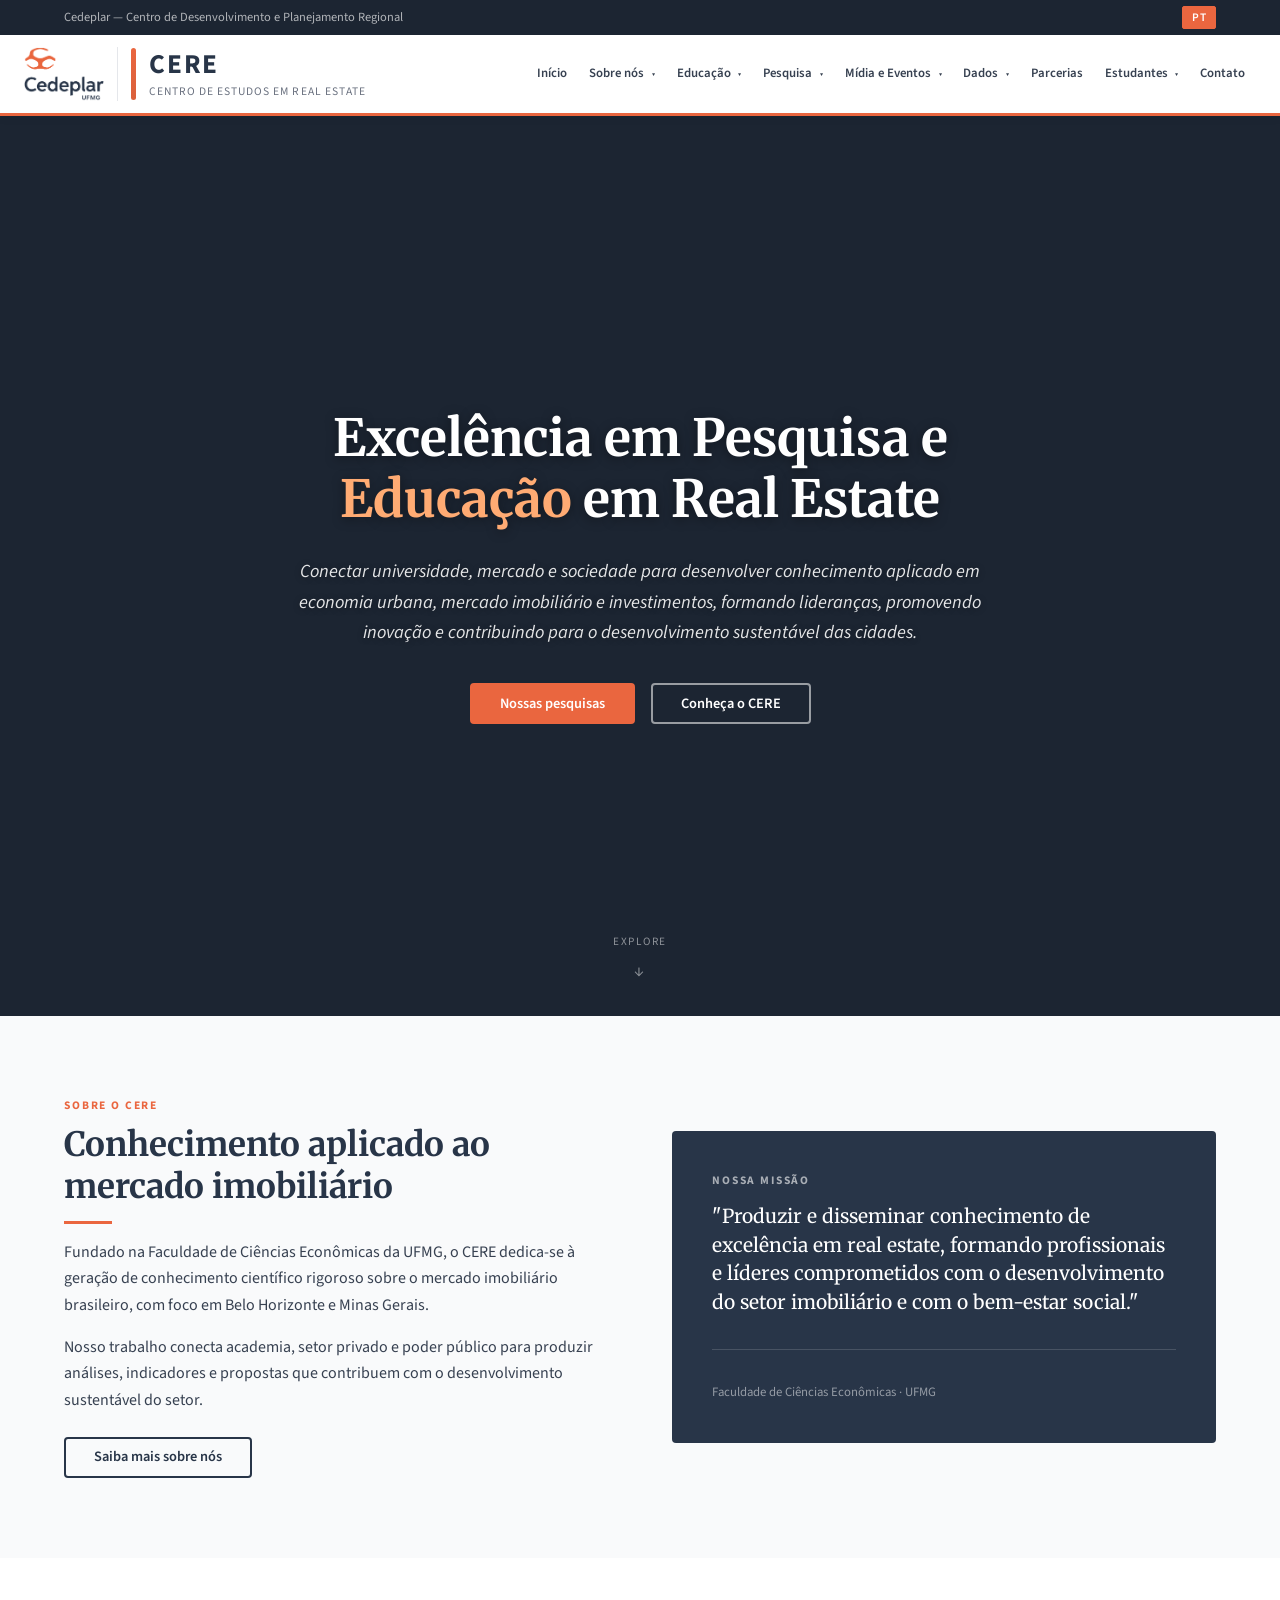
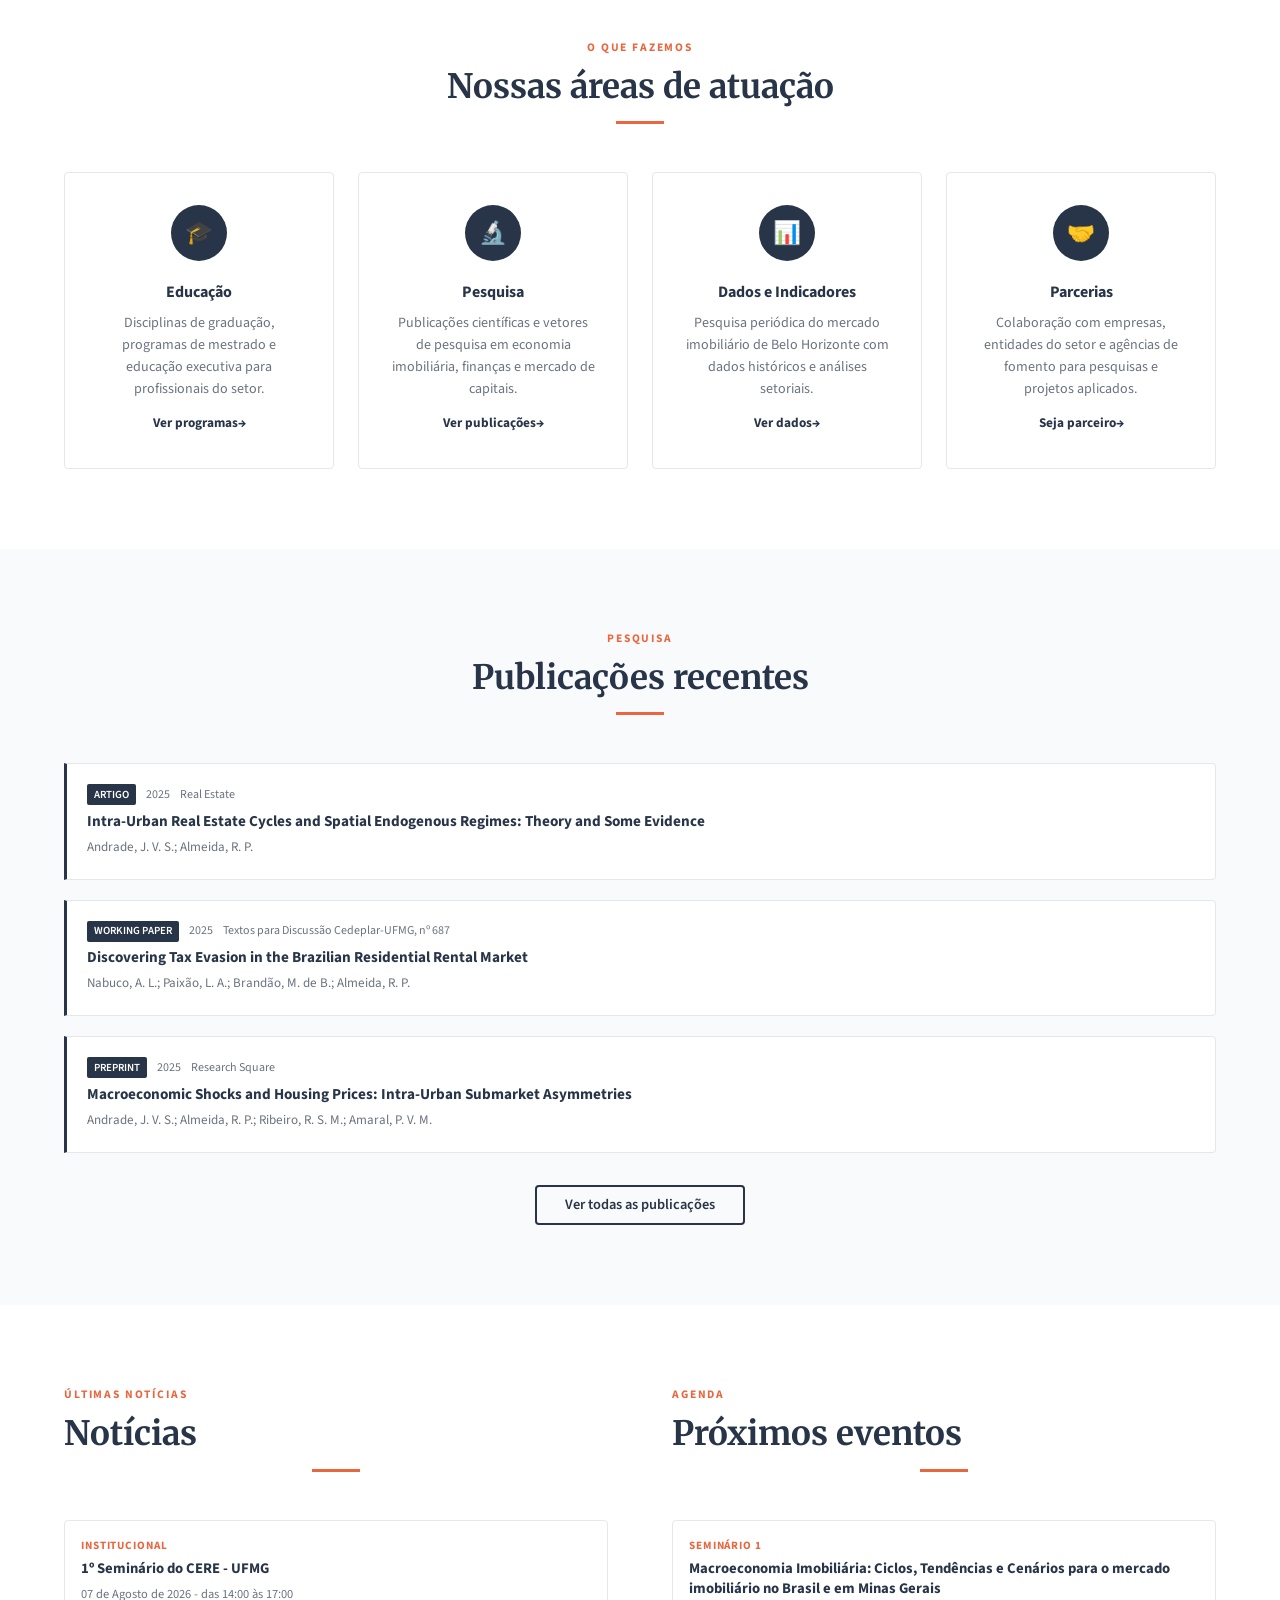
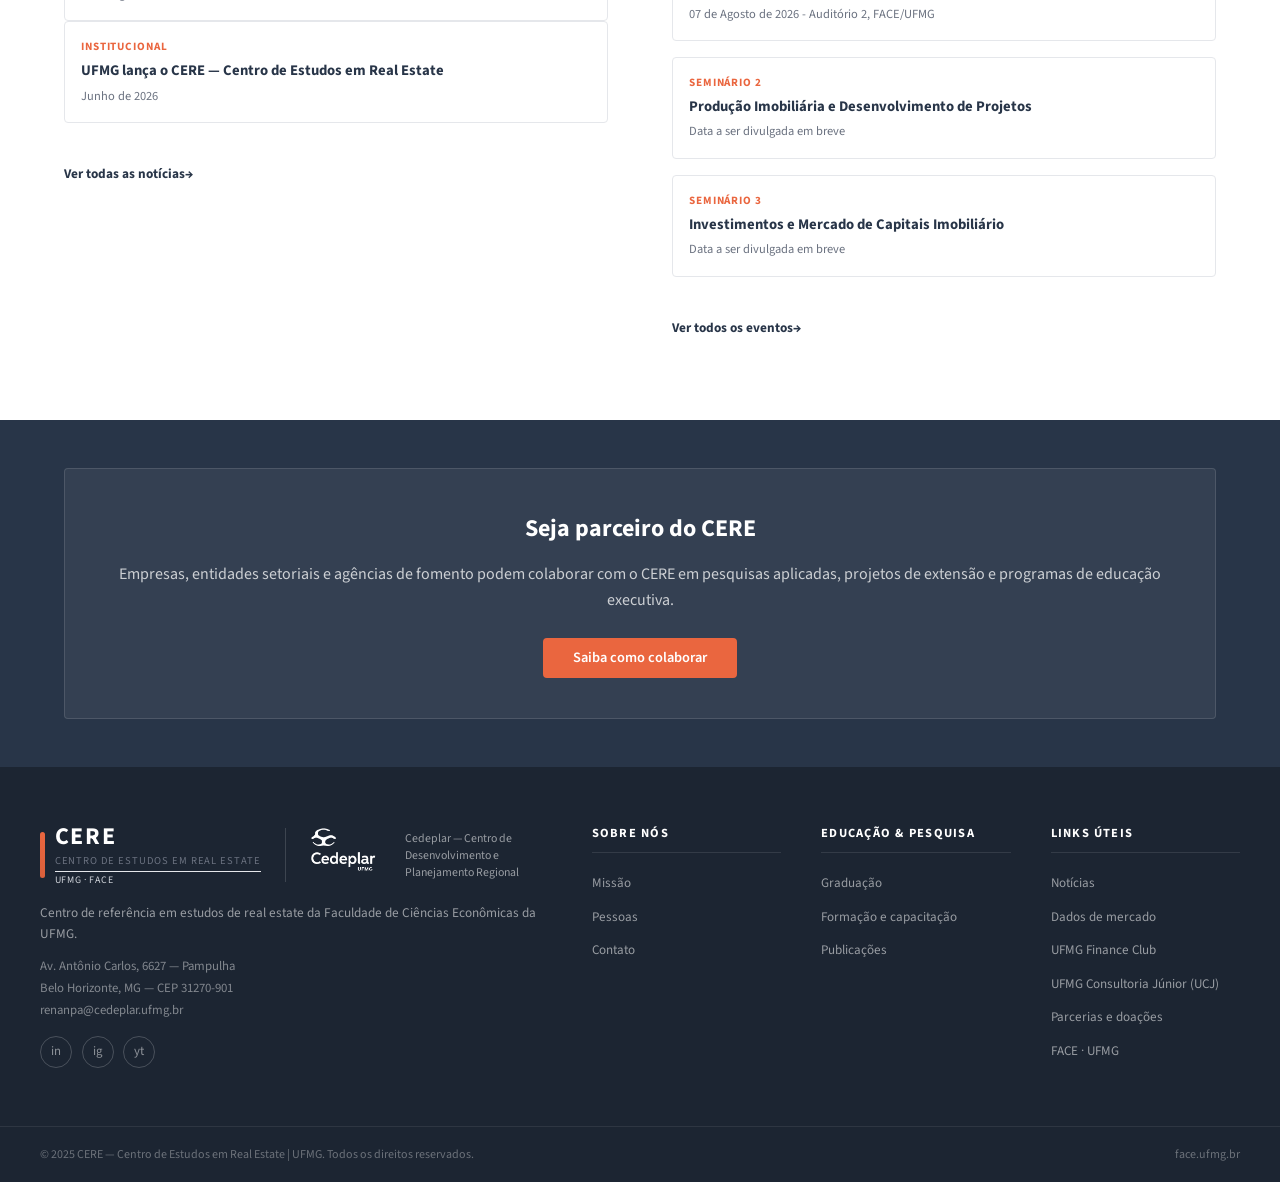
==== index.html @ bcabc063 "feat: highlight CERE and add CEDEPLAR logo" ====
<!DOCTYPE html>
<html lang="pt-BR" class="lang-pt">
<head>
  <meta charset="UTF-8">
  <meta name="viewport" content="width=device-width, initial-scale=1.0">
  <title>CERE — Centro de Estudos em Real Estate | UFMG</title>
  <meta name="description" content="Centro de Estudos em Real Estate da Faculdade de Ciências Econômicas da UFMG. Pesquisa, educação e dados sobre o mercado imobiliário.">
  <link rel="stylesheet" href="css/style.css">
</head>
<body>

  <!-- ===== TOP BAR ===== -->
  <div class="topbar">
    <div class="topbar-inner">
      <div class="topbar-left">
        <a href="https://cedeplar.ufmg.br" target="_blank" rel="noopener">
          <span data-lang="pt">Cedeplar — Centro de Desenvolvimento e Planejamento Regional</span>
          <span data-lang="en">Cedeplar — Center for Development and Regional Planning</span>
        </a>
      </div>
      <div class="lang-toggle">
        <button class="lang-btn active" data-lang="pt">PT</button>
        <button class="lang-btn" data-lang="en">EN</button>
      </div>
    </div>
  </div>

  <!-- ===== HEADER ===== -->
  <header class="site-header">
    <div class="header-inner">
      <a href="index.html" class="site-logo">
        <div class="logo-institutional">
          <img src="https://face.ufmg.br/images/template/ufmg.fw.png" alt="UFMG" class="logo-ufmg">
          <div class="logo-affiliates">
            <img src="https://face.ufmg.br/images/template/face.png" alt="FACE" class="logo-affiliate">
            <img src="https://site.ipead.face.ufmg.br/wp-content/uploads/2023/01/Logo-ipead-02.png" alt="IPEAD" class="logo-affiliate">
          </div>
        </div>
        <div class="logo-divider"></div>
        <img src="img/logos/cedeplar.png" alt="Cedeplar — Centro de Desenvolvimento e Planejamento Regional" class="logo-cedeplar">
        <div class="logo-divider"></div>
        <div class="logo-accent"></div>
        <div class="logo-text">
          <span class="logo-cere">CERE</span>
          <span class="logo-name" data-lang="pt">Centro de Estudos em Real Estate</span>
          <span class="logo-name" data-lang="en">Real Estate Studies Center</span>
        </div>
      </a>

      <nav class="main-nav" id="main-nav">
        <ul>
          <li><a href="index.html" data-lang="pt">Início</a><a href="index.html" data-lang="en">Home</a></li>

          <li class="has-dropdown">
            <a href="sobre/index.html">
              <span data-lang="pt">Sobre nós</span><span data-lang="en">About us</span>
              <span class="chevron">▾</span>
            </a>
            <ul class="dropdown">
              <li><a href="sobre/index.html#missao"><span data-lang="pt">Missão</span><span data-lang="en">Mission</span></a></li>
              <li><a href="sobre/index.html#pessoas"><span data-lang="pt">Pessoas</span><span data-lang="en">People</span></a></li>
            </ul>
          </li>

          <li class="has-dropdown">
            <a href="educacao/index.html">
              <span data-lang="pt">Educação</span><span data-lang="en">Education</span>
              <span class="chevron">▾</span>
            </a>
            <ul class="dropdown">
              <li><a href="educacao/index.html#graduacao"><span data-lang="pt">Disciplinas de graduação</span><span data-lang="en">Undergraduate courses</span></a></li>
              <li><a href="educacao/index.html#formacao-capacitacao"><span data-lang="pt">Programas de formação e capacitação</span><span data-lang="en">Training and capacity-building programs</span></a></li>
            </ul>
          </li>

          <li class="has-dropdown">
            <a href="pesquisa/index.html">
              <span data-lang="pt">Pesquisa</span><span data-lang="en">Research</span>
              <span class="chevron">▾</span>
            </a>
            <ul class="dropdown">
              <li><a href="pesquisa/index.html#publicacoes"><span data-lang="pt">Publicações</span><span data-lang="en">Publications</span></a></li>
              <li><a href="pesquisa/index.html#vetores"><span data-lang="pt">Vetores de pesquisa</span><span data-lang="en">Research areas</span></a></li>
            </ul>
          </li>

          <li class="has-dropdown">
            <a href="midia/index.html">
              <span data-lang="pt">Mídia e Eventos</span><span data-lang="en">Media & Events</span>
              <span class="chevron">▾</span>
            </a>
            <ul class="dropdown">
              <li><a href="midia/index.html#noticias"><span data-lang="pt">Notícias</span><span data-lang="en">News</span></a></li>
              <li><a href="midia/index.html#eventos"><span data-lang="pt">Eventos</span><span data-lang="en">Events</span></a></li>
              <li><a href="midia/cere-na-midia/index.html"><span data-lang="pt">CERE na Mídia</span><span data-lang="en">CERE in the Media</span></a></li>
            </ul>
          </li>

          <li class="has-dropdown">
            <a href="dados/index.html">
              <span data-lang="pt">Dados</span><span data-lang="en">Data</span>
              <span class="chevron">▾</span>
            </a>
            <ul class="dropdown">
              <li><a href="dados/index.html#indice-precos"><span data-lang="pt">Índice de Preços Imobiliários</span><span data-lang="en">Real Estate Price Index</span></a></li>
              <li><a href="dados/index.html#notas-mercado"><span data-lang="pt">Notas ao Mercado e Policy Briefings</span><span data-lang="en">Market Notes & Policy Briefings</span></a></li>
            </ul>
          </li>

          <li><a href="parcerias/index.html"><span data-lang="pt">Parcerias</span><span data-lang="en">Partnerships</span></a></li>

          <li class="has-dropdown">
            <a href="estudantes/index.html">
              <span data-lang="pt">Estudantes</span><span data-lang="en">Students</span>
              <span class="chevron">▾</span>
            </a>
            <ul class="dropdown">
              <li><a href="estudantes/index.html#finance-club">UFMG Finance Club</a></li>
              <li><a href="estudantes/index.html#ucj"><span data-lang="pt">UFMG Consultoria Júnior (UCJ)</span><span data-lang="en">UFMG Junior Consulting (UCJ)</span></a></li>
            </ul>
          </li>

          <li><a href="sobre/index.html#contato"><span data-lang="pt">Contato</span><span data-lang="en">Contact us</span></a></li>
        </ul>
      </nav>

      <button class="hamburger" id="hamburger" aria-label="Menu">
        <span></span><span></span><span></span>
      </button>
    </div>
  </header>

  <!-- ===== VIDEO HERO ===== -->
  <section class="video-hero">
    <div class="video-bg-wrapper">
      <!-- Pexels free-license drone footage of Belo Horizonte (no ads, no platform dependency) -->
      <video autoplay muted loop playsinline preload="auto">
        <source src="https://videos.pexels.com/video-files/33932750/14399596_1920_1080_30fps.mp4" type="video/mp4">
        <source src="https://videos.pexels.com/video-files/32838879/13996956_1920_1080_30fps.mp4" type="video/mp4">
      </video>
    </div>
    <div class="video-overlay"></div>
    <div class="video-content">
      <h1 data-lang="pt">Excelência em Pesquisa e <em>Educação</em> em Real Estate</h1>
      <h1 data-lang="en">Excellence in <em>Real Estate</em> Research and Education</h1>
      <p class="video-mission" data-lang="pt">Conectar universidade, mercado e sociedade para desenvolver conhecimento aplicado em economia urbana, mercado imobiliário e investimentos, formando lideranças, promovendo inovação e contribuindo para o desenvolvimento sustentável das cidades.</p>
      <p class="video-mission" data-lang="en">Connecting university, market, and society to develop applied knowledge in urban economics, real estate, and investments — training leaders, fostering innovation, and contributing to the sustainable development of cities.</p>
      <div class="hero-cta">
        <a href="pesquisa/index.html" class="btn btn-primary" data-lang="pt">Nossas pesquisas</a>
        <a href="pesquisa/index.html" class="btn btn-primary" data-lang="en">Our research</a>
        <a href="sobre/index.html" class="btn btn-outline" data-lang="pt">Conheça o CERE</a>
        <a href="sobre/index.html" class="btn btn-outline" data-lang="en">About CERE</a>
      </div>
    </div>
    <div class="video-scroll-hint" aria-hidden="true">
      <span data-lang="pt">Explore</span><span data-lang="en">Explore</span>
    </div>
  </section>


  <!-- ===== SOBRE O CERE ===== -->
  <section class="section bg-light">
    <div class="container">
      <div style="display:grid;grid-template-columns:1fr 1fr;gap:4rem;align-items:center;">
        <div>
          <p class="eyebrow" data-lang="pt">Sobre o CERE</p>
          <p class="eyebrow" data-lang="en">About CERE</p>
          <h2 class="section-title" data-lang="pt">Conhecimento aplicado ao mercado imobiliário</h2>
          <h2 class="section-title" data-lang="en">Applied knowledge for the real estate market</h2>
          <div class="divider"></div>
          <p data-lang="pt" style="color:var(--gray-700);margin-bottom:1rem;">Fundado na Faculdade de Ciências Econômicas da UFMG, o CERE dedica-se à geração de conhecimento científico rigoroso sobre o mercado imobiliário brasileiro, com foco em Belo Horizonte e Minas Gerais.</p>
          <p data-lang="en" style="color:var(--gray-700);margin-bottom:1rem;">Founded at UFMG's Faculty of Economic Sciences, CERE is dedicated to generating rigorous scientific knowledge about the Brazilian real estate market, with a focus on Belo Horizonte and Minas Gerais.</p>
          <p data-lang="pt" style="color:var(--gray-700);margin-bottom:1.5rem;">Nosso trabalho conecta academia, setor privado e poder público para produzir análises, indicadores e propostas que contribuem com o desenvolvimento sustentável do setor.</p>
          <p data-lang="en" style="color:var(--gray-700);margin-bottom:1.5rem;">Our work connects academia, the private sector, and government to produce analyses, indicators, and proposals that contribute to the sustainable development of the sector.</p>
          <a href="sobre/index.html" class="btn btn-ghost" data-lang="pt">Saiba mais sobre nós</a>
          <a href="sobre/index.html" class="btn btn-ghost" data-lang="en">Learn more about us</a>
        </div>
        <div style="background:var(--navy);border-radius:var(--radius);padding:2.5rem;color:white;">
          <p class="eyebrow" style="color:rgba(255,255,255,.6);" data-lang="pt">Nossa missão</p>
          <p class="eyebrow" style="color:rgba(255,255,255,.6);" data-lang="en">Our mission</p>
          <p data-lang="pt" style="font-size:1.2rem;font-family:var(--font-serif);line-height:1.5;margin-top:.75rem;">"Produzir e disseminar conhecimento de excelência em real estate, formando profissionais e líderes comprometidos com o desenvolvimento do setor imobiliário e com o bem-estar social."</p>
          <p data-lang="en" style="font-size:1.2rem;font-family:var(--font-serif);line-height:1.5;margin-top:.75rem;">"To produce and disseminate excellence in real estate knowledge, training professionals and leaders committed to sector development and social well-being."</p>
          <div style="margin-top:2rem;padding-top:2rem;border-top:1px solid rgba(255,255,255,.15);">
            <p style="font-size:.8rem;color:rgba(255,255,255,.5);" data-lang="pt">Faculdade de Ciências Econômicas · UFMG</p>
            <p style="font-size:.8rem;color:rgba(255,255,255,.5);" data-lang="en">Faculty of Economic Sciences · UFMG</p>
          </div>
        </div>
      </div>
    </div>
  </section>

  <!-- ===== ÁREAS ===== -->
  <section class="section">
    <div class="container">
      <div class="section-header">
        <p class="eyebrow" data-lang="pt">O que fazemos</p>
        <p class="eyebrow" data-lang="en">What we do</p>
        <h2 class="section-title" data-lang="pt">Nossas áreas de atuação</h2>
        <h2 class="section-title" data-lang="en">Our areas of expertise</h2>
        <div class="divider"></div>
      </div>
      <div class="grid grid-4">

        <div class="feature-card">
          <div class="feature-icon">🎓</div>
          <h3 data-lang="pt">Educação</h3>
          <h3 data-lang="en">Education</h3>
          <p data-lang="pt">Disciplinas de graduação, programas de mestrado e educação executiva para profissionais do setor.</p>
          <p data-lang="en">Undergraduate courses, master's programs, and executive education for real estate professionals.</p>
          <a href="educacao/index.html" class="card-link" data-lang="pt">Ver programas</a>
          <a href="educacao/index.html" class="card-link" data-lang="en">View programs</a>
        </div>

        <div class="feature-card">
          <div class="feature-icon">🔬</div>
          <h3 data-lang="pt">Pesquisa</h3>
          <h3 data-lang="en">Research</h3>
          <p data-lang="pt">Publicações científicas e vetores de pesquisa em economia imobiliária, finanças e mercado de capitais.</p>
          <p data-lang="en">Scientific publications and research in real estate economics, finance, and capital markets.</p>
          <a href="pesquisa/index.html" class="card-link" data-lang="pt">Ver publicações</a>
          <a href="pesquisa/index.html" class="card-link" data-lang="en">View publications</a>
        </div>

        <div class="feature-card">
          <div class="feature-icon">📊</div>
          <h3 data-lang="pt">Dados e Indicadores</h3>
          <h3 data-lang="en">Data & Indicators</h3>
          <p data-lang="pt">Pesquisa periódica do mercado imobiliário de Belo Horizonte com dados históricos e análises setoriais.</p>
          <p data-lang="en">Periodic Belo Horizonte real estate market research with historical data and sector analysis.</p>
          <a href="dados/index.html" class="card-link" data-lang="pt">Ver dados</a>
          <a href="dados/index.html" class="card-link" data-lang="en">View data</a>
        </div>

        <div class="feature-card">
          <div class="feature-icon">🤝</div>
          <h3 data-lang="pt">Parcerias</h3>
          <h3 data-lang="en">Partnerships</h3>
          <p data-lang="pt">Colaboração com empresas, entidades do setor e agências de fomento para pesquisas e projetos aplicados.</p>
          <p data-lang="en">Collaboration with companies, sector entities, and funding agencies for applied research and projects.</p>
          <a href="parcerias/index.html" class="card-link" data-lang="pt">Seja parceiro</a>
          <a href="parcerias/index.html" class="card-link" data-lang="en">Become a partner</a>
        </div>

      </div>
    </div>
  </section>

  <!-- ===== PUBLICAÇÕES RECENTES ===== -->
  <section class="section bg-light">
    <div class="container">
      <div class="section-header">
        <p class="eyebrow" data-lang="pt">Pesquisa</p>
        <p class="eyebrow" data-lang="en">Research</p>
        <h2 class="section-title" data-lang="pt">Publicações recentes</h2>
        <h2 class="section-title" data-lang="en">Recent publications</h2>
        <div class="divider"></div>
      </div>
      <div class="pub-list">
        <div class="pub-item">
          <div class="pub-meta">
            <span class="pub-type" data-lang="pt">Artigo</span>
            <span class="pub-type" data-lang="en">Article</span>
            <span>2025</span>
            <span>Real Estate</span>
          </div>
          <p class="pub-title"><a href="https://doi.org/10.3390/realestate2030007" target="_blank" rel="noopener">Intra-Urban Real Estate Cycles and Spatial Endogenous Regimes: Theory and Some Evidence</a></p>
          <p class="pub-authors">Andrade, J. V. S.; Almeida, R. P.</p>
        </div>
        <div class="pub-item">
          <div class="pub-meta">
            <span class="pub-type">Working paper</span>
            <span>2025</span>
            <span>Textos para Discussão Cedeplar-UFMG, nº 687</span>
          </div>
          <p class="pub-title"><a href="https://ideas.repec.org/p/cdp/texdis/td687.html" target="_blank" rel="noopener">Discovering Tax Evasion in the Brazilian Residential Rental Market</a></p>
          <p class="pub-authors">Nabuco, A. L.; Paixão, L. A.; Brandão, M. de B.; Almeida, R. P.</p>
        </div>
        <div class="pub-item">
          <div class="pub-meta">
            <span class="pub-type">Preprint</span>
            <span>2025</span>
            <span>Research Square</span>
          </div>
          <p class="pub-title"><a href="https://www.researchsquare.com/article/rs-8971207/v1" target="_blank" rel="noopener">Macroeconomic Shocks and Housing Prices: Intra-Urban Submarket Asymmetries</a></p>
          <p class="pub-authors">Andrade, J. V. S.; Almeida, R. P.; Ribeiro, R. S. M.; Amaral, P. V. M.</p>
        </div>
      </div>
      <div class="text-center mt-4">
        <a href="pesquisa/index.html#publicacoes" class="btn btn-ghost" data-lang="pt">Ver todas as publicações</a>
        <a href="pesquisa/index.html#publicacoes" class="btn btn-ghost" data-lang="en">View all publications</a>
      </div>
    </div>
  </section>

  <!-- ===== NOTÍCIAS E EVENTOS ===== -->
  <section class="section">
    <div class="container">
      <div style="display:grid;grid-template-columns:1fr 1fr;gap:4rem;">

        <div>
          <div class="section-header left">
            <p class="eyebrow" data-lang="pt">Últimas notícias</p>
            <p class="eyebrow" data-lang="en">Latest news</p>
            <h2 class="section-title" data-lang="pt">Notícias</h2>
            <h2 class="section-title" data-lang="en">News</h2>
            <div class="divider"></div>
          </div>
          <div class="news-list">
            <div class="news-item">
              <div class="news-body" style="flex:1;">
                <p class="news-tag" data-lang="pt">Institucional</p>
                <p class="news-title">
                  <a href="midia/index.html#primeiro-seminario-cere" data-lang="pt">1º Seminário do CERE - UFMG</a>
                  <a href="midia/index.html#primeiro-seminario-cere" data-lang="en">UFMG launches CERE — Real Estate Studies Center</a></p>
                <p style="font-size:.78rem;color:var(--gray-500);margin-top:.3rem;" data-lang="pt">07 de Agosto de 2026 - das 14:00 às 17:00</p>
                <p style="font-size:.78rem;color:var(--gray-500);margin-top:.3rem;" data-lang="en">August 7, 2026, 2:00 PM - 5:00 PM</p>
              </div>
            </div>
          </div>
          <div class="news-list">
            <div class="news-item">
              <div class="news-body" style="flex:1;">
                <p class="news-tag" data-lang="pt">Institucional</p>
                <p class="news-title"><a href="midia/index.html#lancamento-cere" data-lang="pt">UFMG lança o CERE — Centro de Estudos em Real Estate</a><a href="midia/index.html#lancamento-cere" data-lang="en">UFMG launches CERE — Real Estate Studies Center</a></p>
                <p style="font-size:.78rem;color:var(--gray-500);margin-top:.3rem;" data-lang="pt">Junho de 2026</p>
                <p style="font-size:.78rem;color:var(--gray-500);margin-top:.3rem;" data-lang="en">June 2026</p>
              </div>
            </div>
          </div>
          <div class="mt-3">
            <a href="midia/index.html#noticias" class="card-link" data-lang="pt">Ver todas as notícias</a>
            <a href="midia/index.html#noticias" class="card-link" data-lang="en">View all news</a>
          </div>
        </div>

        <div>
          <div class="section-header left">
            <p class="eyebrow" data-lang="pt">Agenda</p>
            <p class="eyebrow" data-lang="en">Calendar</p>
            <h2 class="section-title" data-lang="pt">Próximos eventos</h2>
            <h2 class="section-title" data-lang="en">Upcoming events</h2>
            <div class="divider"></div>
          </div>
          <div class="news-list">
            <div class="news-item">
              <div class="news-body" style="flex:1;">
                <p class="news-tag" data-lang="pt">Seminário 1</p>
                <p class="news-tag" data-lang="en">Seminar 1</p>
                <p class="news-title" data-lang="pt">Macroeconomia Imobiliária: Ciclos, Tendências e Cenários para o mercado imobiliário no Brasil e em Minas Gerais</p>
                <p class="news-title" data-lang="en">Real Estate Macroeconomics: Cycles, Trends, and Scenarios for the Real Estate Market in Brazil and Minas Gerais</p>
                <p style="font-size:.78rem;color:var(--gray-500);margin-top:.3rem;" data-lang="pt">07 de Agosto de 2026 - Auditório 2, FACE/UFMG</p>
                <p style="font-size:.78rem;color:var(--gray-500);margin-top:.3rem;" data-lang="en">August 7, 2026 - Room 2, FACE/UFMG</p>
              </div>
            </div>
            <div class="news-item">
              <div class="news-body" style="flex:1;">
                <p class="news-tag" data-lang="pt">Seminário 2</p>
                <p class="news-tag" data-lang="en">Seminar 2</p>
                <p class="news-title" data-lang="pt">Produção Imobiliária e Desenvolvimento de Projetos</p>
                <p class="news-title" data-lang="en">Real Estate Production and Project Development</p>
                <p style="font-size:.78rem;color:var(--gray-500);margin-top:.3rem;" data-lang="pt">Data a ser divulgada em breve</p>
                <p style="font-size:.78rem;color:var(--gray-500);margin-top:.3rem;" data-lang="en">Date to be announced soon</p>
              </div>
            </div>
            <div class="news-item">
              <div class="news-body" style="flex:1;">
                <p class="news-tag" data-lang="pt">Seminário 3</p>
                <p class="news-tag" data-lang="en">Seminar 3</p>
                <p class="news-title" data-lang="pt">Investimentos e Mercado de Capitais Imobiliário</p>
                <p class="news-title" data-lang="en">Real Estate Investments and Capital Markets</p>
                <p style="font-size:.78rem;color:var(--gray-500);margin-top:.3rem;" data-lang="pt">Data a ser divulgada em breve</p>
                <p style="font-size:.78rem;color:var(--gray-500);margin-top:.3rem;" data-lang="en">Date to be announced soon</p>
              </div>
            </div>
          </div>
          <div class="mt-3">
            <a href="midia/index.html#eventos" class="card-link" data-lang="pt">Ver todos os eventos</a>
            <a href="midia/index.html#eventos" class="card-link" data-lang="en">View all events</a>
          </div>
        </div>

      </div>
    </div>
  </section>

  <!-- ===== CTA PARCERIAS ===== -->
  <section class="section-sm bg-navy">
    <div class="container">
      <div class="cta-box" style="background:rgba(255,255,255,.06);border:1px solid rgba(255,255,255,.12);">
        <h2 data-lang="pt">Seja parceiro do CERE</h2>
        <h2 data-lang="en">Partner with CERE</h2>
        <p data-lang="pt">Empresas, entidades setoriais e agências de fomento podem colaborar com o CERE em pesquisas aplicadas, projetos de extensão e programas de educação executiva.</p>
        <p data-lang="en">Companies, sector entities, and funding agencies can collaborate with CERE on applied research, extension projects, and executive education programs.</p>
        <a href="parcerias/index.html" class="btn btn-primary" data-lang="pt">Saiba como colaborar</a>
        <a href="parcerias/index.html" class="btn btn-primary" data-lang="en">Learn how to collaborate</a>
      </div>
    </div>
  </section>

  <!-- ===== FOOTER ===== -->
  <footer class="site-footer">
    <div class="footer-main">
      <div class="footer-grid">
        <div class="footer-brand">
          <div class="footer-brand-logos">
            <div class="site-logo" style="gap:.6rem;">
              <div class="logo-accent" style="height:46px;"></div>
              <div class="logo-text">
                <span class="logo-cere">CERE</span>
                <span class="logo-name" data-lang="pt">Centro de Estudos em Real Estate</span>
                <span class="logo-name" data-lang="en">Real Estate Studies Center</span>
                <span class="logo-univ">UFMG · FACE</span>
              </div>
            </div>
            <div class="footer-cedeplar">
              <img src="img/logos/cedeplar-branco.png" alt="Cedeplar" class="footer-cedeplar-logo">
              <span class="footer-cedeplar-name" data-lang="pt">Cedeplar — Centro de Desenvolvimento e Planejamento Regional</span>
              <span class="footer-cedeplar-name" data-lang="en">Cedeplar — Center for Development and Regional Planning</span>
            </div>
          </div>
          <p data-lang="pt">Centro de referência em estudos de real estate da Faculdade de Ciências Econômicas da UFMG.</p>
          <p data-lang="en">Reference center for real estate studies at UFMG's Faculty of Economic Sciences.</p>
          <address data-lang="pt">Av. Antônio Carlos, 6627 — Pampulha<br>Belo Horizonte, MG — CEP 31270-901<br>renanpa@cedeplar.ufmg.br</address>
          <address data-lang="en">Av. Antônio Carlos, 6627 — Pampulha<br>Belo Horizonte, MG — ZIP 31270-901<br>renanpa@cedeplar.ufmg.br</address>
          <div class="social-links">
            <a href="#" class="social-link" aria-label="LinkedIn">in</a>
            <a href="#" class="social-link" aria-label="Instagram">ig</a>
            <a href="#" class="social-link" aria-label="YouTube">yt</a>
          </div>
        </div>

        <div class="footer-col">
          <h4 data-lang="pt">Sobre nós</h4>
          <h4 data-lang="en">About us</h4>
          <ul>
            <li><a href="sobre/index.html#missao"><span data-lang="pt">Missão</span><span data-lang="en">Mission</span></a></li>
            <li><a href="sobre/index.html#pessoas"><span data-lang="pt">Pessoas</span><span data-lang="en">People</span></a></li>
            <li><a href="sobre/index.html#contato"><span data-lang="pt">Contato</span><span data-lang="en">Contact</span></a></li>
          </ul>
        </div>

        <div class="footer-col">
          <h4 data-lang="pt">Educação & Pesquisa</h4>
          <h4 data-lang="en">Education & Research</h4>
          <ul>
            <li><a href="educacao/index.html#graduacao"><span data-lang="pt">Graduação</span><span data-lang="en">Undergraduate</span></a></li>
            <li><a href="educacao/index.html#formacao-capacitacao"><span data-lang="pt">Formação e capacitação</span><span data-lang="en">Training and capacity-building</span></a></li>
            <li><a href="pesquisa/index.html#publicacoes"><span data-lang="pt">Publicações</span><span data-lang="en">Publications</span></a></li>
          </ul>
        </div>

        <div class="footer-col">
          <h4 data-lang="pt">Links úteis</h4>
          <h4 data-lang="en">Useful links</h4>
          <ul>
            <li><a href="midia/index.html#noticias"><span data-lang="pt">Notícias</span><span data-lang="en">News</span></a></li>
            <li><a href="dados/index.html"><span data-lang="pt">Dados de mercado</span><span data-lang="en">Market data</span></a></li>
            <li><a href="estudantes/index.html#finance-club">UFMG Finance Club</a></li>
            <li><a href="estudantes/index.html#ucj">UFMG Consultoria Júnior (UCJ)</a></li>
            <li><a href="parcerias/index.html"><span data-lang="pt">Parcerias e doações</span><span data-lang="en">Partnerships & donations</span></a></li>
            <li><a href="https://face.ufmg.br" target="_blank" rel="noopener">FACE · UFMG</a></li>
          </ul>
        </div>
      </div>
    </div>
    <div class="footer-bottom">
      <div class="footer-bottom-inner">
        <span data-lang="pt">© 2025 CERE — Centro de Estudos em Real Estate | UFMG. Todos os direitos reservados.</span>
        <span data-lang="en">© 2025 CERE — Real Estate Studies Center | UFMG. All rights reserved.</span>
        <a href="https://face.ufmg.br" target="_blank" rel="noopener">face.ufmg.br</a>
      </div>
    </div>
  </footer>

  <script src="js/main.js"></script>
</body>
</html>
---- css/style.css ----
/* ============================================================
   CERE — Centro de Estudos em Real Estate | UFMG
   Identidade visual baseada em FACE UFMG (face.ufmg.br)
   ============================================================ */

@import url('https://fonts.googleapis.com/css2?family=Source+Sans+3:wght@400;600;700&family=Merriweather:wght@400;700&display=swap');

/* ----- Variables ----- */
:root {
  --navy:       #283548;
  --navy-dark:  #1c2532;
  --navy-light: #3d5068;
  --red:        #ea663f;
  --red-dark:   #da603b;
  --gray-50:    #f9fafb;
  --gray-100:   #f3f4f6;
  --gray-200:   #e5e7eb;
  --gray-300:   #d1d5db;
  --gray-500:   #6b7280;
  --gray-700:   #374151;
  --gray-900:   #111827;
  --white:      #ffffff;
  --font-sans:  'Source Sans 3', Arial, sans-serif;
  --font-serif: 'Merriweather', Georgia, serif;
  --shadow-sm:  0 1px 3px rgba(0,0,0,.1);
  --shadow-md:  0 4px 12px rgba(0,0,0,.12);
  --shadow-lg:  0 10px 30px rgba(0,0,0,.15);
  --radius:     4px;
  --transition: 0.2s ease;
}

/* ----- Reset ----- */
*, *::before, *::after { box-sizing: border-box; margin: 0; padding: 0; }
html { scroll-behavior: smooth; }
body { font-family: var(--font-sans); color: var(--gray-900); line-height: 1.65; background: var(--white); }
a { color: inherit; text-decoration: none; }
img { max-width: 100%; height: auto; display: block; }
ul { list-style: none; }
button { font-family: inherit; }

/* ----- Language toggle ----- */
html.lang-en [data-lang="pt"],
html.lang-pt [data-lang="en"] { display: none !important; }

/* ============================================================
   TOP BAR
   ============================================================ */
.topbar { background: var(--navy-dark); color: rgba(255,255,255,.65); font-size: .78rem; padding: .35rem 0; }
.topbar-inner {
  max-width: 1200px; margin: 0 auto; padding: 0 1.5rem;
  display: flex; justify-content: space-between; align-items: center; gap: 1rem;
}
.topbar-left { display: flex; gap: 1.25rem; align-items: center; }
.topbar-left a { color: rgba(255,255,255,.65); transition: color var(--transition); }
.topbar-left a:hover { color: var(--white); }

.lang-toggle { display: flex; gap: .35rem; }
.lang-btn {
  background: none; border: 1px solid rgba(255,255,255,.3);
  color: rgba(255,255,255,.65); padding: .15rem .55rem;
  font-size: .72rem; font-weight: 600; border-radius: 2px;
  cursor: pointer; letter-spacing: .04em;
  transition: background var(--transition), border-color var(--transition), color var(--transition);
}
.lang-btn:hover, .lang-btn.active { background: var(--red); border-color: var(--red); color: var(--white); }

/* ============================================================
   HEADER & NAV
   ============================================================ */
.site-header { background: var(--white); position: sticky; top: 0; z-index: 500; box-shadow: 0 2px 8px rgba(0,0,0,.08); border-bottom: 3px solid var(--red); }
.header-inner {
  max-width: 1320px; margin: 0 auto; padding: .75rem 1.5rem;
  display: flex; justify-content: space-between; align-items: center; gap: 1.25rem;
}

/* Logo */
.site-logo { display: flex; align-items: center; gap: .8rem; color: var(--navy); flex-shrink: 0; text-decoration: none; }
.logo-accent {
  width: 5px; height: 52px;
  background: linear-gradient(to bottom, var(--red), var(--red-dark));
  border-radius: 3px; flex-shrink: 0;
}
.logo-text { display: flex; flex-direction: column; line-height: 1.2; }
.logo-cere { font-size: 1.7rem; font-weight: 700; letter-spacing: .07em; color: var(--navy); text-transform: uppercase; }
.logo-name { font-size: .72rem; color: var(--gray-500); text-transform: uppercase; letter-spacing: .09em; margin-top: .2rem; }
.logo-univ {
  font-size: .62rem; color: var(--gray-300);
  text-transform: uppercase; letter-spacing: .07em;
  border-top: 1px solid var(--gray-200); padding-top: .2rem; margin-top: .2rem;
}
.logo-institutional { display: flex; flex-direction: column; align-items: flex-start; gap: .32rem; }
.logo-ufmg { height: 28px; width: auto; display: block; opacity: .85; }
.logo-affiliates { display: flex; gap: .6rem; align-items: center; }
.logo-affiliate { height: 18px; width: auto; display: block; opacity: .72; }
.logo-affiliate[alt="IPEAD"] { filter: brightness(0); opacity: .6; }
.logo-divider { width: 1px; height: 54px; background: var(--gray-200); flex-shrink: 0; }
.logo-cedeplar { height: 54px; width: auto; display: block; flex-shrink: 0; }

/* Main Nav */
.main-nav { display: flex; align-items: center; }
.main-nav > ul { display: flex; }
.main-nav > ul > li { position: relative; }
.main-nav > ul > li > a {
  display: block; padding: .55rem .68rem;
  color: var(--gray-700); font-size: .8rem; font-weight: 600;
  white-space: nowrap; transition: color var(--transition); position: relative;
}
.main-nav > ul > li > a::after {
  content: ''; position: absolute; bottom: 0; left: .68rem; right: .68rem;
  height: 2px; background: var(--red);
  transform: scaleX(0); transition: transform var(--transition);
}
.main-nav > ul > li:hover > a,
.main-nav > ul > li.current > a { color: var(--navy); }
.main-nav > ul > li:hover > a::after,
.main-nav > ul > li.current > a::after { transform: scaleX(1); }

.chevron { display: inline-block; margin-left: .3rem; font-size: .6rem; transition: transform var(--transition); }
.has-dropdown:hover > a .chevron { transform: rotate(180deg); }

/* Dropdown */
.dropdown {
  display: none; position: absolute; top: calc(100% + 2px); left: 0;
  background: var(--white); min-width: 230px;
  border-top: 2px solid var(--red); box-shadow: var(--shadow-lg);
  border-radius: 0 0 var(--radius) var(--radius); z-index: 600;
}
.has-dropdown:hover .dropdown { display: block; }
.dropdown li a {
  display: block; padding: .6rem 1.1rem;
  color: var(--gray-700); font-size: .83rem;
  border-bottom: 1px solid var(--gray-100);
  transition: background var(--transition), color var(--transition), padding-left var(--transition);
}
.dropdown li:last-child a { border-bottom: none; }
.dropdown li a:hover { background: var(--gray-50); color: var(--navy); padding-left: 1.4rem; }

/* Hamburger */
.hamburger { display: none; background: none; border: none; cursor: pointer; padding: .4rem; margin-left: .5rem; }
.hamburger span { display: block; width: 22px; height: 2px; background: var(--navy); margin: 5px 0; transition: all .3s; }
.hamburger.open span:nth-child(1) { transform: rotate(45deg) translate(5px,5px); }
.hamburger.open span:nth-child(2) { opacity: 0; }
.hamburger.open span:nth-child(3) { transform: rotate(-45deg) translate(5px,-5px); }

/* ============================================================
   VIDEO HERO
   ============================================================ */
.video-hero {
  position: relative; height: 100vh; min-height: 600px;
  overflow: hidden; display: flex; align-items: center; justify-content: center;
}
.video-bg-wrapper {
  position: absolute; inset: 0; overflow: hidden; background: var(--navy-dark);
}
.video-bg-wrapper video {
  position: absolute; top: 0; left: 0;
  width: 100%; height: 100%;
  object-fit: cover; pointer-events: none;
}
.video-overlay {
  position: absolute; inset: 0;
  background: linear-gradient(to bottom, rgba(28,37,50,.65) 0%, rgba(28,37,50,.5) 60%, rgba(28,37,50,.72) 100%);
}
.video-content {
  position: relative; z-index: 2;
  color: var(--white); text-align: center;
  padding: 2rem 1.5rem; max-width: 860px; width: 100%;
}
.video-content .hero-eyebrow {
  font-size: .75rem; text-transform: uppercase; letter-spacing: .18em;
  color: rgba(255,255,255,.6); margin-bottom: 1.1rem;
  display: flex; align-items: center; justify-content: center; gap: .75rem;
}
.video-content .hero-eyebrow::before,
.video-content .hero-eyebrow::after {
  content: ''; flex: 0 0 40px; height: 1px; background: rgba(255,255,255,.3);
}
.video-content h1 {
  font-family: var(--font-serif); font-size: clamp(2rem, 5vw, 3.2rem);
  line-height: 1.2; font-weight: 700; margin-bottom: 1.6rem;
  text-shadow: 0 2px 12px rgba(0,0,0,.4);
}
.video-content h1 em { font-style: normal; color: #ffab73; }
.video-mission {
  font-size: clamp(.95rem, 1.8vw, 1.15rem); color: rgba(255,255,255,.88);
  max-width: 700px; margin: 0 auto 2.25rem; line-height: 1.65;
  font-style: italic; text-shadow: 0 1px 6px rgba(0,0,0,.35);
}
.hero-cta { display: flex; gap: 1rem; justify-content: center; flex-wrap: wrap; }
.video-scroll-hint {
  position: absolute; bottom: 2rem; left: 50%; transform: translateX(-50%);
  z-index: 2; color: rgba(255,255,255,.5); font-size: .7rem; text-transform: uppercase;
  letter-spacing: .15em; display: flex; flex-direction: column; align-items: center; gap: .4rem;
  animation: bounce 2s infinite;
}
.video-scroll-hint::after { content: '↓'; font-size: 1rem; }
@keyframes bounce {
  0%, 100% { transform: translateX(-50%) translateY(0); }
  50% { transform: translateX(-50%) translateY(6px); }
}

/* Legacy hero (kept for subpage fallback) */
.hero {
  background: linear-gradient(140deg, var(--navy-dark) 0%, var(--navy) 55%, var(--navy-light) 100%);
  color: var(--white); padding: 7rem 1.5rem 6rem; position: relative; overflow: hidden;
}
.hero-inner { max-width: 820px; margin: 0 auto; position: relative; text-align: center; }
.hero-eyebrow { font-size: .75rem; text-transform: uppercase; letter-spacing: .18em; color: rgba(255,255,255,.55); margin-bottom: .9rem; }
.hero h1 { font-family: var(--font-serif); font-size: clamp(2rem, 5vw, 3.4rem); line-height: 1.2; font-weight: 700; margin-bottom: 1.5rem; }
.hero h1 em { font-style: normal; color: #ffab73; }
.hero p { font-size: 1.1rem; color: rgba(255,255,255,.78); max-width: 620px; margin: 0 auto 2.25rem; }
.hero-cta { display: flex; gap: 1rem; justify-content: center; flex-wrap: wrap; }

/* ============================================================
   PAGE HERO (inner pages)
   ============================================================ */
.page-hero { background: var(--navy); color: var(--white); padding: 2.75rem 1.5rem; border-bottom: 3px solid var(--red); }
.page-hero-inner { max-width: 1200px; margin: 0 auto; }
.breadcrumb { font-size: .75rem; color: rgba(255,255,255,.45); margin-bottom: .6rem; display: flex; gap: .35rem; align-items: center; }
.breadcrumb a { color: rgba(255,255,255,.45); transition: color var(--transition); }
.breadcrumb a:hover { color: var(--white); }
.breadcrumb .sep { color: rgba(255,255,255,.25); }
.page-hero h1 { font-size: clamp(1.5rem, 3.5vw, 2.4rem); font-weight: 700; line-height: 1.25; }
.page-hero .subtitle { color: rgba(255,255,255,.7); margin-top: .5rem; font-size: 1rem; }

/* ============================================================
   BUTTONS
   ============================================================ */
.btn {
  display: inline-block; padding: .7rem 1.75rem;
  font-size: .9rem; font-weight: 600; border-radius: var(--radius);
  border: 2px solid transparent; cursor: pointer;
  transition: background var(--transition), border-color var(--transition), color var(--transition), transform var(--transition);
  line-height: 1;
}
.btn:hover { transform: translateY(-1px); }
.btn-primary  { background: var(--red); color: var(--white); border-color: var(--red); }
.btn-primary:hover { background: var(--red-dark); border-color: var(--red-dark); }
.btn-outline  { border-color: rgba(255,255,255,.55); color: var(--white); }
.btn-outline:hover { border-color: var(--white); background: rgba(255,255,255,.08); }
.btn-navy     { background: var(--navy); color: var(--white); border-color: var(--navy); }
.btn-navy:hover { background: var(--navy-dark); border-color: var(--navy-dark); }
.btn-ghost    { border-color: var(--navy); color: var(--navy); }
.btn-ghost:hover { background: var(--navy); color: var(--white); }
.btn-sm       { padding: .45rem 1.1rem; font-size: .8rem; }

/* ============================================================
   LAYOUT
   ============================================================ */
.container  { max-width: 1200px; margin: 0 auto; padding: 0 1.5rem; }
.section    { padding: 5rem 1.5rem; }
.section-sm { padding: 3rem 1.5rem; }
.bg-light   { background: var(--gray-50); }
.bg-navy    { background: var(--navy); color: var(--white); }
.bg-dark    { background: var(--navy-dark); color: var(--white); }

.section-header { text-align: center; margin-bottom: 3rem; }
.section-header.left { text-align: left; }
.eyebrow { font-size: .72rem; text-transform: uppercase; letter-spacing: .16em; font-weight: 700; color: var(--red); margin-bottom: .5rem; }
.section-title { font-family: var(--font-serif); font-size: clamp(1.5rem, 3vw, 2.1rem); font-weight: 700; color: var(--navy); line-height: 1.25; }
.bg-navy .section-title, .bg-dark .section-title { color: var(--white); }
.section-sub { color: var(--gray-500); margin-top: .75rem; max-width: 580px; }
.section-header .section-sub { margin-left: auto; margin-right: auto; }
.divider { width: 48px; height: 3px; background: var(--red); margin: .9rem 0; }
.section-header .divider { margin: .9rem auto; }

/* ============================================================
   GRID / CARDS
   ============================================================ */
.grid      { display: grid; gap: 1.5rem; }
.grid-2    { grid-template-columns: repeat(2, 1fr); }
.grid-3    { grid-template-columns: repeat(3, 1fr); }
.grid-4    { grid-template-columns: repeat(4, 1fr); }
.grid-auto { grid-template-columns: repeat(auto-fill, minmax(260px, 1fr)); }

.card { background: var(--white); border: 1px solid var(--gray-200); border-radius: var(--radius); overflow: hidden; transition: transform var(--transition), box-shadow var(--transition); }
.card:hover { transform: translateY(-4px); box-shadow: var(--shadow-md); }
.card-img { height: 180px; background: var(--gray-100); overflow: hidden; }
.card-img img { width: 100%; height: 100%; object-fit: cover; }
.card-body { padding: 1.4rem; }
.card-tag { font-size: .7rem; text-transform: uppercase; letter-spacing: .1em; color: var(--red); font-weight: 700; margin-bottom: .4rem; }
.card-title { font-size: 1rem; font-weight: 700; color: var(--navy); line-height: 1.35; margin-bottom: .5rem; }
.card-text { font-size: .88rem; color: var(--gray-500); line-height: 1.55; }
.card-date { font-size: .75rem; color: var(--gray-500); margin-top: .75rem; }
.card-link { display: inline-flex; align-items: center; font-size: .83rem; font-weight: 700; color: var(--navy); margin-top: 1rem; transition: color var(--transition); }
.card-link:hover { color: var(--red); }
.card-link::after { content: ' →'; }

/* Feature card */
.feature-card { background: var(--white); border: 1px solid var(--gray-200); border-radius: var(--radius); padding: 2rem; text-align: center; transition: transform var(--transition), box-shadow var(--transition); }
.feature-card:hover { transform: translateY(-4px); box-shadow: var(--shadow-md); }
.feature-icon { width: 56px; height: 56px; border-radius: 50%; background: var(--navy); color: var(--white); display: flex; align-items: center; justify-content: center; font-size: 1.4rem; margin: 0 auto 1.1rem; }
.feature-card h3 { font-size: 1rem; font-weight: 700; color: var(--navy); margin-bottom: .5rem; }
.feature-card p  { font-size: .88rem; color: var(--gray-500); line-height: 1.55; }
.feature-card a.card-link { margin-top: .75rem; }

/* ============================================================
   STATS BAR
   ============================================================ */
.stats-bar { background: var(--red); color: var(--white); padding: 2.5rem 1.5rem; }
.stats-grid { max-width: 900px; margin: 0 auto; display: grid; grid-template-columns: repeat(4, 1fr); gap: 1rem; text-align: center; }
.stat-number { font-size: 2.25rem; font-weight: 700; line-height: 1; }
.stat-label  { font-size: .8rem; color: rgba(255,255,255,.8); margin-top: .35rem; text-transform: uppercase; letter-spacing: .08em; }

/* ============================================================
   TEAM
   ============================================================ */
.team-grid { display: grid; grid-template-columns: repeat(auto-fill, minmax(190px, 1fr)); gap: 2rem; }
.team-card { text-align: center; }
.team-avatar { width: 110px; height: 110px; border-radius: 50%; background: var(--gray-200); margin: 0 auto .9rem; overflow: hidden; }
.team-avatar img { width: 100%; height: 100%; object-fit: cover; }
.team-name { font-weight: 700; color: var(--navy); font-size: .92rem; }
.team-role { font-size: .78rem; color: var(--gray-500); margin-top: .2rem; }
.team-lattes { font-size: .75rem; margin-top: .35rem; }
.team-lattes a { color: var(--red); transition: opacity var(--transition); }
.team-lattes a:hover { opacity: .75; }

/* ============================================================
   TABS
   ============================================================ */
.tabs-nav { display: flex; border-bottom: 2px solid var(--gray-200); margin-bottom: 2rem; overflow-x: auto; }
.tab-btn { padding: .7rem 1.4rem; font-size: .88rem; font-weight: 600; color: var(--gray-500); background: none; border: none; border-bottom: 2px solid transparent; margin-bottom: -2px; cursor: pointer; white-space: nowrap; transition: color var(--transition), border-color var(--transition); }
.tab-btn:hover { color: var(--navy); }
.tab-btn.active { color: var(--navy); border-bottom-color: var(--red); }
.tab-panel { display: none; }
.tab-panel.active { display: block; }

/* ============================================================
   ACCORDION
   ============================================================ */
.accordion { border: 1px solid var(--gray-200); border-radius: var(--radius); }
.accordion-item + .accordion-item { border-top: 1px solid var(--gray-200); }
.accordion-btn { width: 100%; text-align: left; padding: 1rem 1.25rem; background: var(--white); border: none; font-size: .92rem; font-weight: 700; color: var(--navy); cursor: pointer; display: flex; justify-content: space-between; align-items: center; transition: background var(--transition); }
.accordion-btn:hover { background: var(--gray-50); }
.accordion-icon { font-size: 1.25rem; color: var(--red); line-height: 1; transition: transform .25s; flex-shrink: 0; }
.accordion-btn.open .accordion-icon { transform: rotate(45deg); }
.accordion-body { overflow: hidden; max-height: 0; transition: max-height .35s ease; }
.accordion-body-inner { padding: .75rem 1.25rem 1.25rem; font-size: .9rem; color: var(--gray-700); line-height: 1.65; }

/* ============================================================
   TABLE
   ============================================================ */
.table-wrap { overflow-x: auto; }
table { width: 100%; border-collapse: collapse; font-size: .88rem; }
th { background: var(--navy); color: var(--white); padding: .7rem 1rem; text-align: left; font-weight: 600; white-space: nowrap; }
td { padding: .7rem 1rem; border-bottom: 1px solid var(--gray-200); color: var(--gray-700); }
tr:last-child td { border-bottom: none; }
tr:hover td { background: var(--gray-50); }
td a { color: var(--navy); font-weight: 600; }
td a:hover { color: var(--red); text-decoration: underline; }

/* ============================================================
   FORM
   ============================================================ */
.form-row { display: grid; gap: 1rem; }
.form-row.cols-2 { grid-template-columns: 1fr 1fr; }
.form-group { display: flex; flex-direction: column; gap: .4rem; }
.form-group label { font-size: .83rem; font-weight: 600; color: var(--navy); }
.form-control { padding: .65rem .9rem; border: 1px solid var(--gray-300); border-radius: var(--radius); font-size: .9rem; color: var(--gray-900); font-family: inherit; background: var(--white); transition: border-color var(--transition), box-shadow var(--transition); }
.form-control:focus { outline: none; border-color: var(--navy); box-shadow: 0 0 0 3px rgba(40,53,72,.12); }
textarea.form-control { resize: vertical; min-height: 130px; }

/* ============================================================
   PUBLICATIONS
   ============================================================ */
.pub-list { display: flex; flex-direction: column; gap: 1.25rem; }
.pub-item { padding: 1.25rem; border: 1px solid var(--gray-200); border-left: 3px solid var(--navy); border-radius: 0 var(--radius) var(--radius) 0; background: var(--white); transition: border-left-color var(--transition), box-shadow var(--transition); }
.pub-item:hover { border-left-color: var(--red); box-shadow: var(--shadow-sm); }
.pub-meta { font-size: .75rem; color: var(--gray-500); margin-bottom: .35rem; display: flex; gap: .6rem; flex-wrap: wrap; align-items: center; }
.pub-type { background: var(--navy); color: var(--white); padding: .1rem .45rem; border-radius: 2px; font-size: .68rem; font-weight: 600; text-transform: uppercase; }
.pub-title { font-weight: 700; color: var(--navy); font-size: .95rem; line-height: 1.4; margin-bottom: .3rem; }
.pub-authors { font-size: .82rem; color: var(--gray-500); }

/* ============================================================
   NEWS
   ============================================================ */
.news-list { display: flex; flex-direction: column; gap: 1rem; }
.news-item { display: flex; gap: 1rem; padding: 1rem; border: 1px solid var(--gray-200); border-radius: var(--radius); background: var(--white); transition: box-shadow var(--transition); }
.news-item:hover { box-shadow: var(--shadow-sm); }
.news-date-block { flex-shrink: 0; width: 52px; text-align: center; background: var(--navy); color: var(--white); border-radius: var(--radius); padding: .5rem .35rem; display: flex; flex-direction: column; align-items: center; justify-content: center; }
.news-day   { font-size: 1.3rem; font-weight: 700; line-height: 1; }
.news-month { font-size: .65rem; text-transform: uppercase; letter-spacing: .06em; }
.news-body  { flex: 1; }
.news-tag   { font-size: .7rem; text-transform: uppercase; letter-spacing: .08em; color: var(--red); font-weight: 700; margin-bottom: .25rem; }
.news-title { font-size: .92rem; font-weight: 700; color: var(--navy); line-height: 1.35; }
.news-title a { transition: color var(--transition); }
.news-title a:hover { color: var(--red); }

/* ============================================================
   PARTNERS
   ============================================================ */
.partner-grid { display: flex; flex-wrap: wrap; gap: 2rem; align-items: center; justify-content: center; }
.partner-placeholder { width: 130px; height: 50px; background: var(--gray-200); border-radius: var(--radius); display: flex; align-items: center; justify-content: center; font-size: .75rem; color: var(--gray-500); }
.partner-logo-box { width: 160px; height: 70px; background: var(--white); border: 1px solid var(--gray-200); border-radius: var(--radius); display: flex; align-items: center; justify-content: center; padding: .75rem; }
.partner-logo-box img { max-width: 100%; max-height: 100%; object-fit: contain; }

/* ============================================================
   FOOTER
   ============================================================ */
.site-footer { background: var(--navy-dark); color: rgba(255,255,255,.65); }
.footer-main { padding: 3.5rem 1.5rem; }
.footer-grid { max-width: 1200px; margin: 0 auto; display: grid; grid-template-columns: 2.7fr 1fr 1fr 1fr; gap: 2.5rem; }
.footer-brand .logo-cere { color: var(--white); font-size: 1.5rem; }
.footer-brand .logo-name { font-size: .66rem; }
.footer-brand-logos { display: flex; align-items: center; flex-wrap: wrap; gap: 1.25rem 1.5rem; }
.footer-cedeplar {
  display: flex; align-items: center; gap: .8rem;
  padding-left: 1.5rem; border-left: 1px solid rgba(255,255,255,.15);
}
.footer-cedeplar-logo { height: 54px; width: auto; display: block; flex-shrink: 0; }
.footer-cedeplar-name {
  font-size: .74rem; line-height: 1.45; max-width: 19ch;
  color: rgba(255,255,255,.55);
}
.footer-brand p { font-size: .83rem; margin-top: .9rem; line-height: 1.6; color: rgba(255,255,255,.55); }
.footer-brand address { font-style: normal; font-size: .8rem; margin-top: .75rem; line-height: 1.7; color: rgba(255,255,255,.45); }
.footer-col h4 { color: var(--white); font-size: .78rem; font-weight: 700; text-transform: uppercase; letter-spacing: .1em; margin-bottom: 1rem; padding-bottom: .5rem; border-bottom: 1px solid rgba(255,255,255,.1); }
.footer-col ul li { margin-bottom: .45rem; }
.footer-col ul li a { font-size: .82rem; color: rgba(255,255,255,.55); transition: color var(--transition); }
.footer-col ul li a:hover { color: var(--white); }
.footer-bottom { border-top: 1px solid rgba(255,255,255,.08); padding: 1.1rem 1.5rem; }
.footer-bottom-inner { max-width: 1200px; margin: 0 auto; display: flex; justify-content: space-between; align-items: center; font-size: .75rem; color: rgba(255,255,255,.35); flex-wrap: wrap; gap: .5rem; }
.footer-bottom-inner a { color: rgba(255,255,255,.35); transition: color var(--transition); }
.footer-bottom-inner a:hover { color: var(--white); }

.social-links { display: flex; gap: .6rem; margin-top: .9rem; }
.social-link { width: 32px; height: 32px; border-radius: 50%; border: 1px solid rgba(255,255,255,.2); display: flex; align-items: center; justify-content: center; font-size: .8rem; color: rgba(255,255,255,.5); transition: background var(--transition), border-color var(--transition), color var(--transition); }
.social-link:hover { background: var(--red); border-color: var(--red); color: var(--white); }

/* ============================================================
   UTILITIES
   ============================================================ */
.text-center { text-align: center; }
.text-navy   { color: var(--navy); }
.text-red    { color: var(--red); }
.text-muted  { color: var(--gray-500); }
.fw-bold     { font-weight: 700; }
.mt-2 { margin-top: 1rem; }
.mt-3 { margin-top: 1.5rem; }
.mt-4 { margin-top: 2rem; }
.mb-2 { margin-bottom: 1rem; }
.mb-3 { margin-bottom: 1.5rem; }
.mb-4 { margin-bottom: 2rem; }

.badge { display: inline-block; padding: .2rem .55rem; font-size: .7rem; font-weight: 700; border-radius: 2px; text-transform: uppercase; letter-spacing: .06em; }
.badge-navy { background: var(--navy); color: var(--white); }
.badge-red  { background: var(--red);  color: var(--white); }

.cta-box { background: var(--navy); color: var(--white); border-radius: var(--radius); padding: 2.5rem 2rem; text-align: center; }
.cta-box h2 { font-size: 1.5rem; font-weight: 700; margin-bottom: .75rem; }
.cta-box p  { color: rgba(255,255,255,.75); margin-bottom: 1.5rem; }

.prose p  { margin-bottom: 1.1rem; color: var(--gray-700); }
.prose h2 { font-size: 1.35rem; font-weight: 700; color: var(--navy); margin: 2rem 0 .6rem; }
.prose h3 { font-size: 1.05rem; font-weight: 700; color: var(--navy); margin: 1.5rem 0 .4rem; }
.prose ul { list-style: disc; padding-left: 1.4rem; margin-bottom: 1.1rem; }
.prose ul li { margin-bottom: .4rem; color: var(--gray-700); }
.prose ol { padding-left: 1.4rem; margin-bottom: 1.1rem; }
.prose ol li { margin-bottom: .4rem; color: var(--gray-700); }

/* ============================================================
   RESPONSIVE
   ============================================================ */
/* Header lockup is wide (UFMG/FACE/IPEAD + Cedeplar + CERE): drop the
   institutional block first so CERE and Cedeplar keep their prominence. */
@media (max-width: 1280px) {
  .logo-institutional,
  .logo-institutional + .logo-divider { display: none; }
}

/* The horizontal nav no longer fits alongside the Cedeplar + CERE lockup
   below this width, so it collapses into the hamburger here rather than
   shrinking the logos the redesign is meant to highlight. */
@media (max-width: 1024px) {
  .grid-4 { grid-template-columns: repeat(2, 1fr); }
  .stats-grid { grid-template-columns: repeat(2, 1fr); }
  .footer-grid { grid-template-columns: 1fr 1fr; gap: 2rem; }
  .footer-cedeplar { padding-left: 0; border-left: none; }
  .main-nav { display: none; position: absolute; top: 100%; left: 0; right: 0; background: var(--white); border-top: 1px solid var(--gray-200); box-shadow: 0 8px 24px rgba(0,0,0,.1); flex-direction: column; padding: .5rem 0 1rem; }
  .main-nav.open { display: flex; }
  .main-nav > ul { flex-direction: column; width: 100%; }
  .main-nav > ul > li > a { padding: .75rem 1.5rem; color: var(--gray-700); border-bottom: 1px solid var(--gray-100); font-size: .85rem; }
  .main-nav > ul > li > a::after { display: none; }
  .dropdown { position: static; box-shadow: none; border-top: none; border-left: 3px solid var(--red); margin-left: 1.5rem; background: var(--gray-50); }
  .has-dropdown.open .dropdown { display: block; }
  .hamburger { display: block; }
  .header-inner { position: relative; }
}

@media (max-width: 768px) {
  .grid-2, .grid-3 { grid-template-columns: 1fr; }
  .footer-grid { grid-template-columns: 1fr; }
  .hero { padding: 4.5rem 1.5rem 3.5rem; }
  .section { padding: 3.5rem 1.5rem; }
  .form-row.cols-2 { grid-template-columns: 1fr; }
  .topbar-inner { flex-direction: column; gap: .3rem; align-items: flex-start; }
}

@media (max-width: 540px) {
  .stats-grid { grid-template-columns: repeat(2, 1fr); }
  .hero h1 { font-size: 1.75rem; }
  .hero-cta { flex-direction: column; align-items: center; }
  /* Narrowest screens: CERE alone in the header bar. */
  .logo-cedeplar,
  .logo-cedeplar + .logo-divider { display: none; }
  .logo-cere { font-size: 1.45rem; }
  .logo-name { font-size: .62rem; }
}
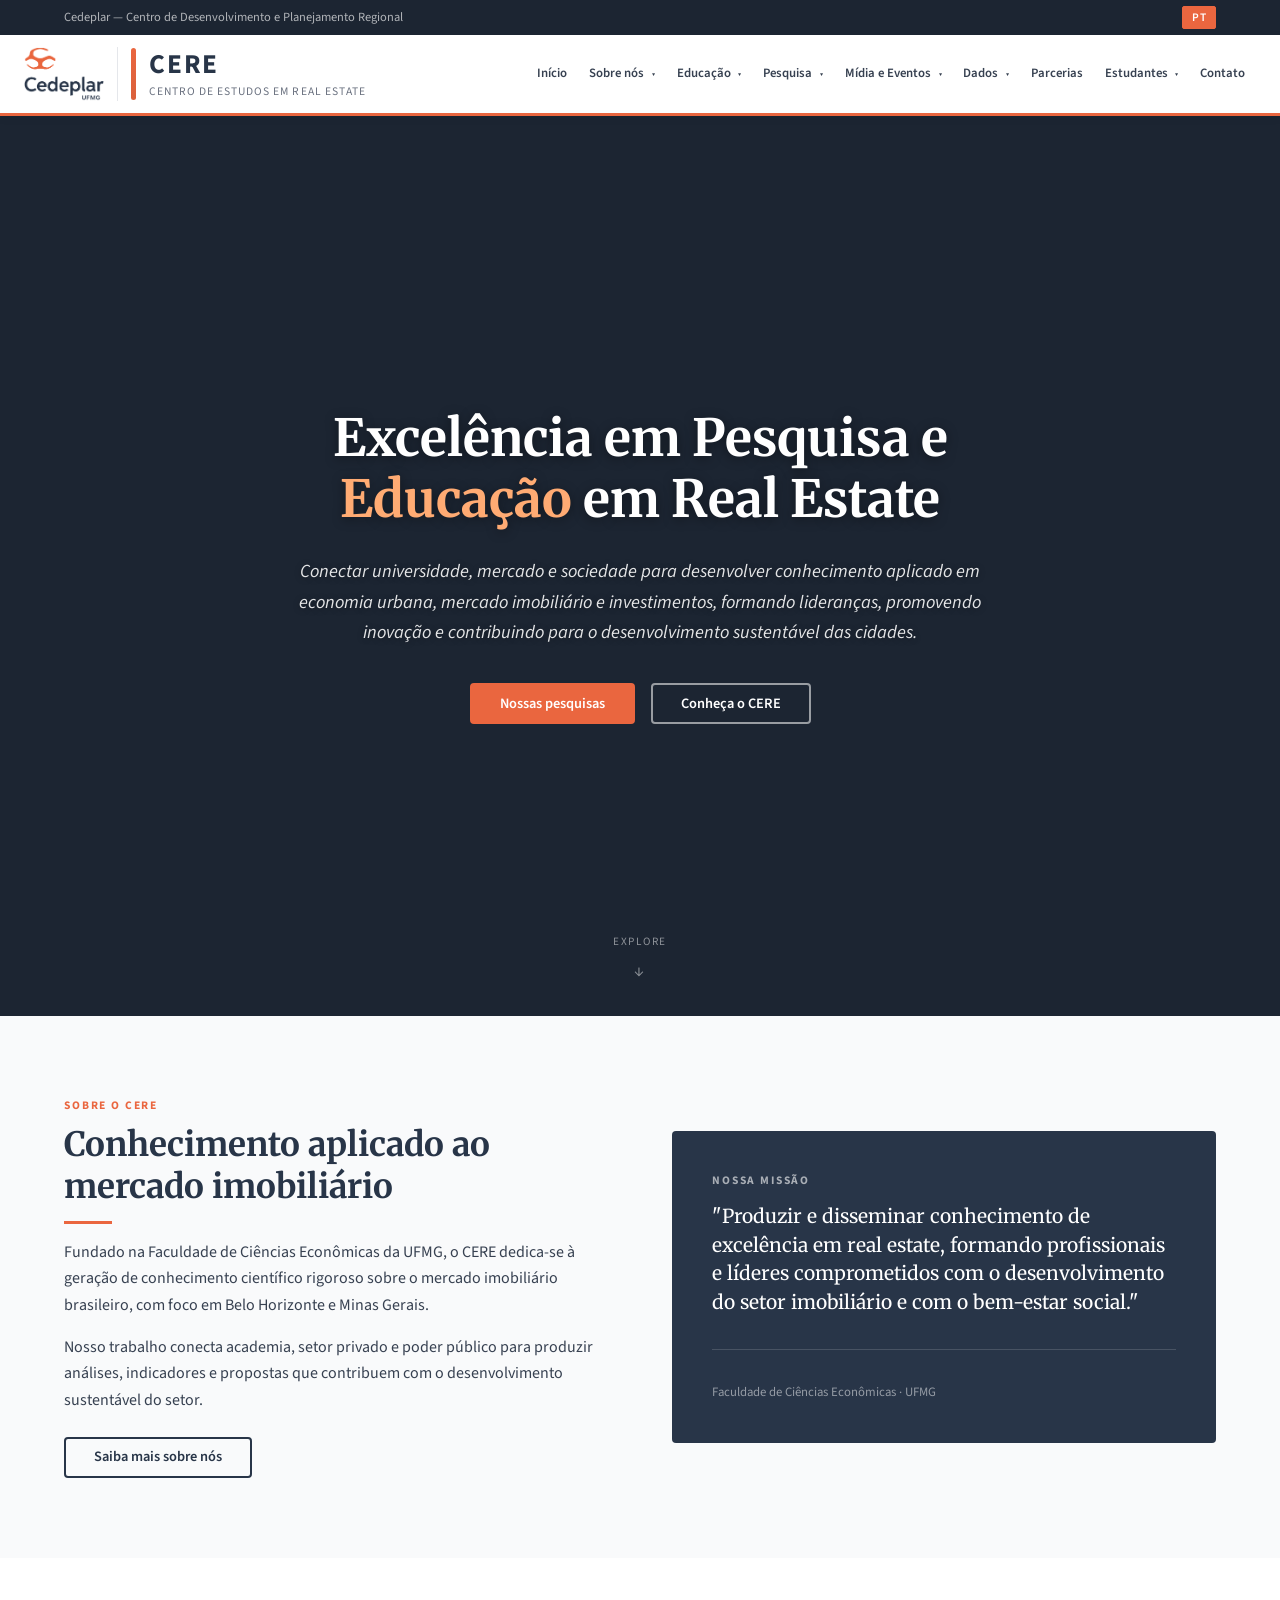
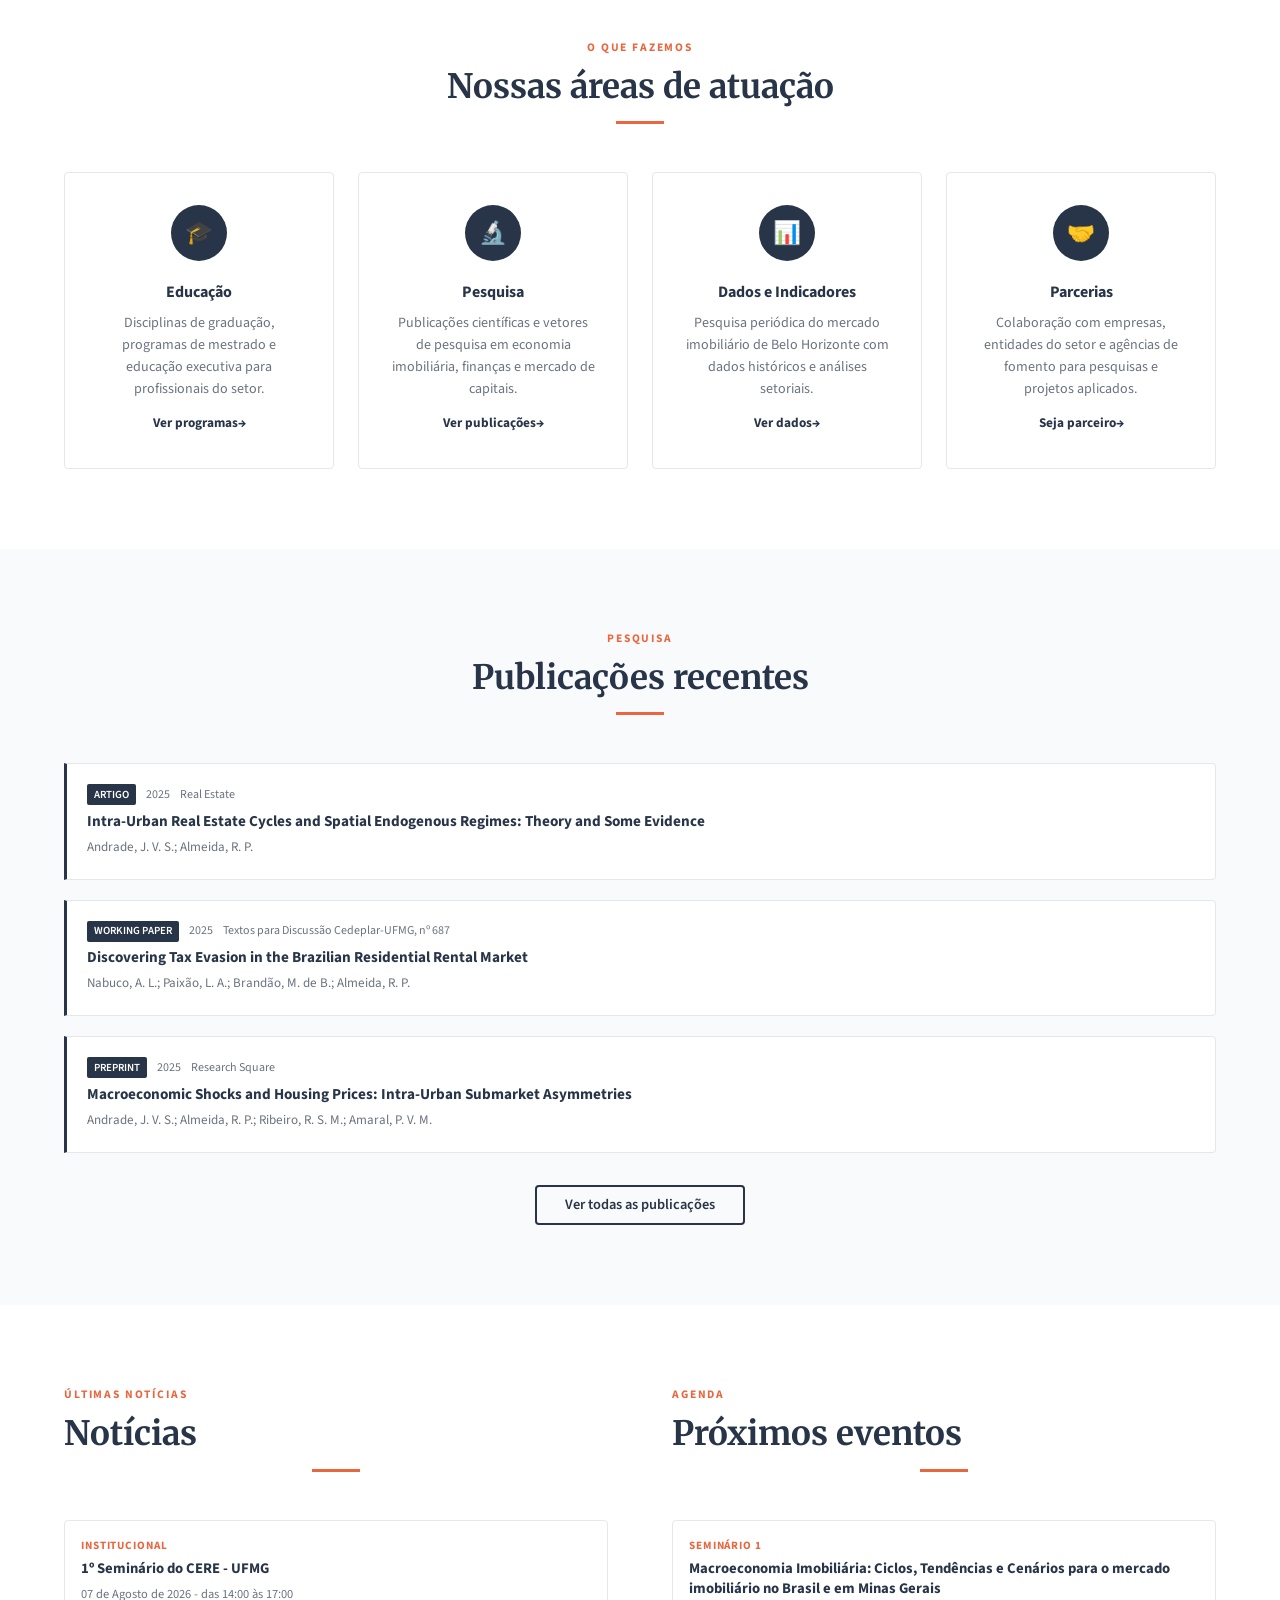
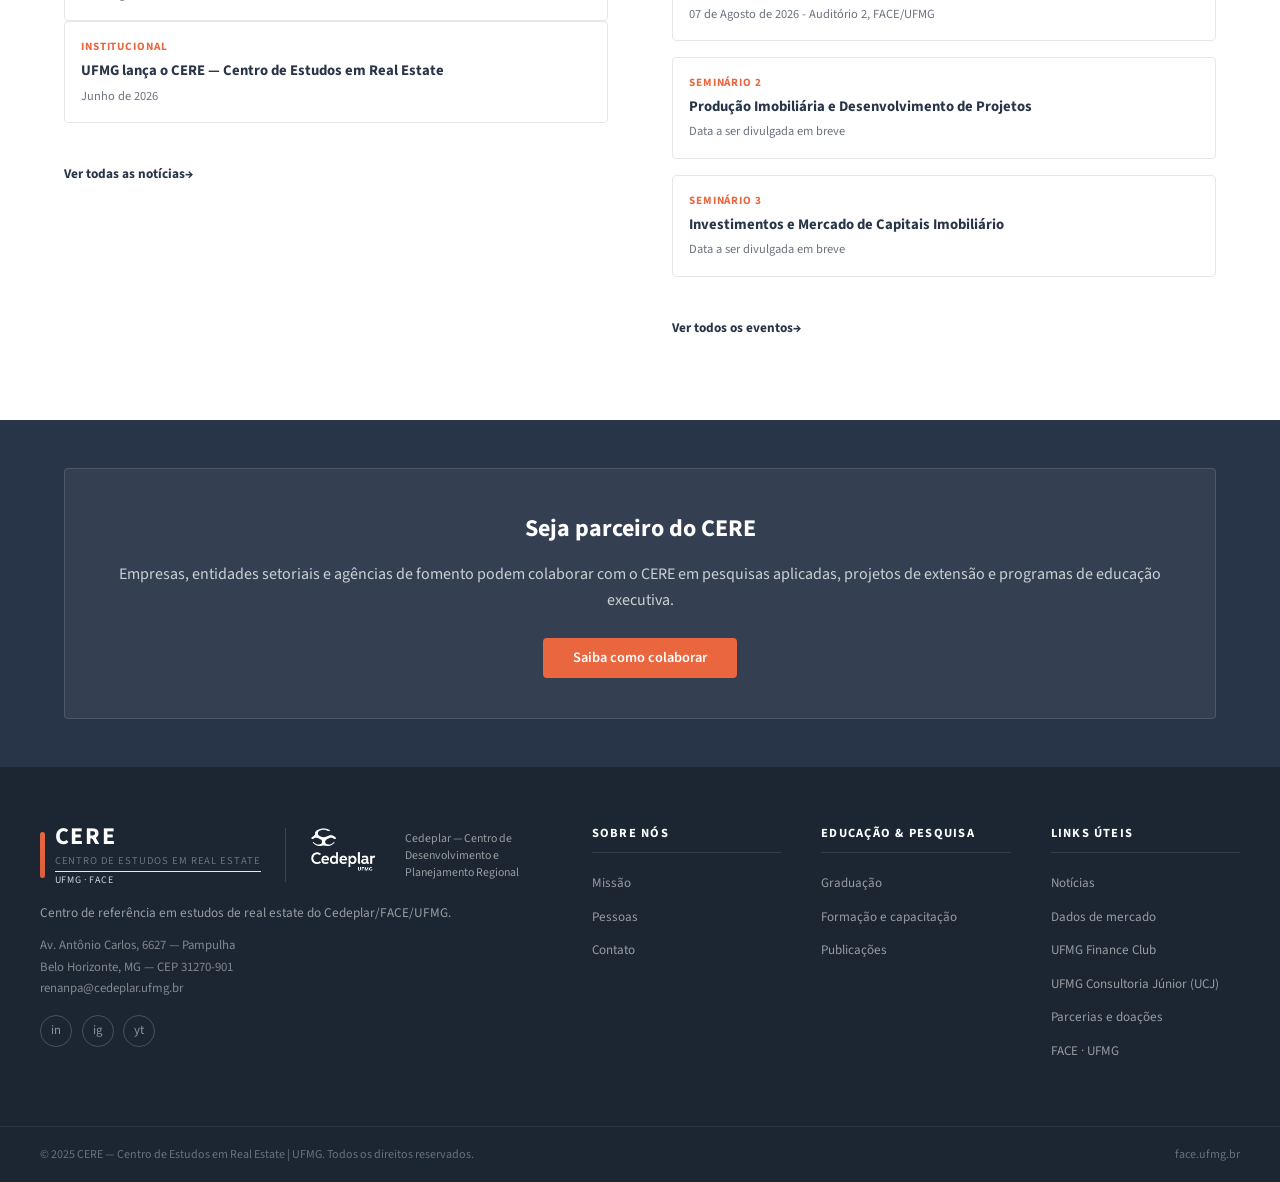
==== commit febe95ef: "feat: update about phrase on footer" ====
--- a/index.html
+++ b/index.html
@@ -418,8 +418,8 @@
               <span class="footer-cedeplar-name" data-lang="en">Cedeplar — Center for Development and Regional Planning</span>
             </div>
           </div>
-          <p data-lang="pt">Centro de referência em estudos de real estate da Faculdade de Ciências Econômicas da UFMG.</p>
-          <p data-lang="en">Reference center for real estate studies at UFMG's Faculty of Economic Sciences.</p>
+          <p data-lang="pt">Centro de referência em estudos de real estate do Cedeplar/FACE/UFMG.</p>
+          <p data-lang="en">Reference center for real estate studies at Cedeplar/FACE/UFMG.</p>
           <address data-lang="pt">Av. Antônio Carlos, 6627 — Pampulha<br>Belo Horizonte, MG — CEP 31270-901<br>renanpa@cedeplar.ufmg.br</address>
           <address data-lang="en">Av. Antônio Carlos, 6627 — Pampulha<br>Belo Horizonte, MG — ZIP 31270-901<br>renanpa@cedeplar.ufmg.br</address>
           <div class="social-links">
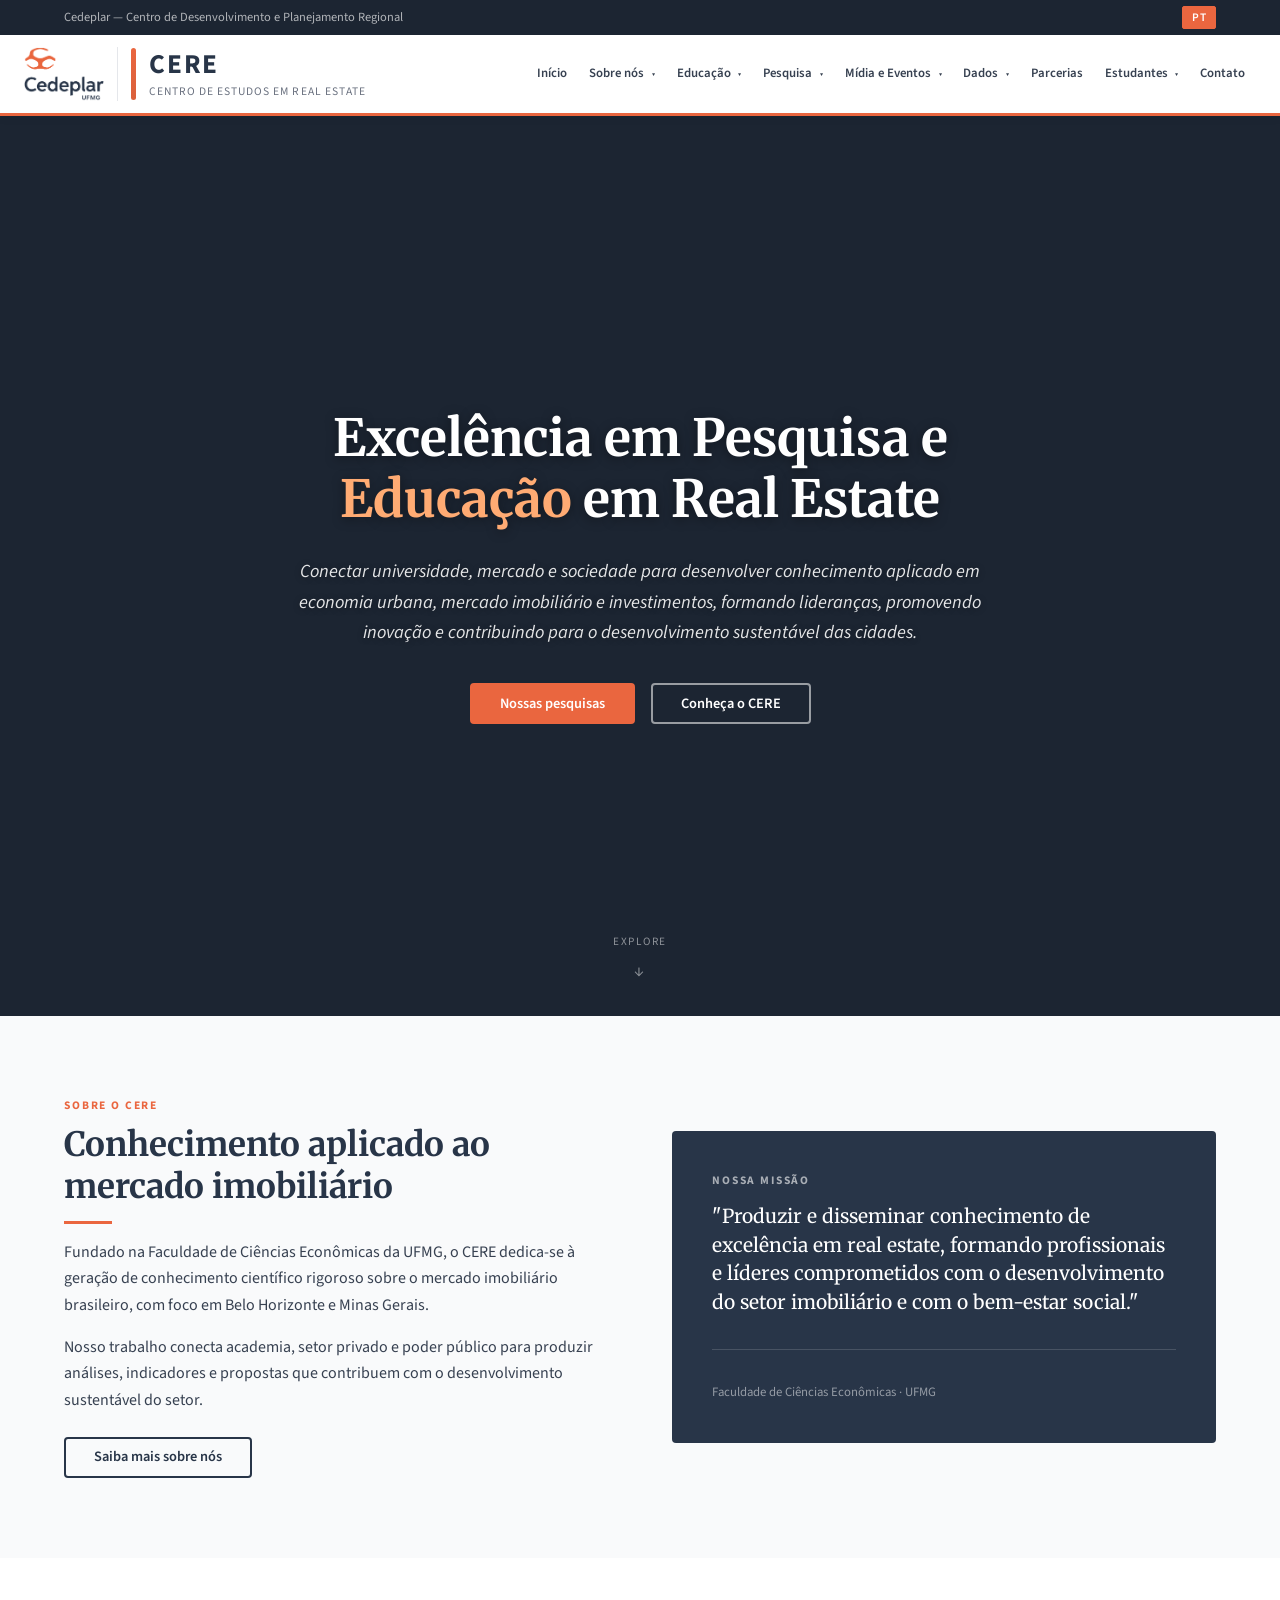
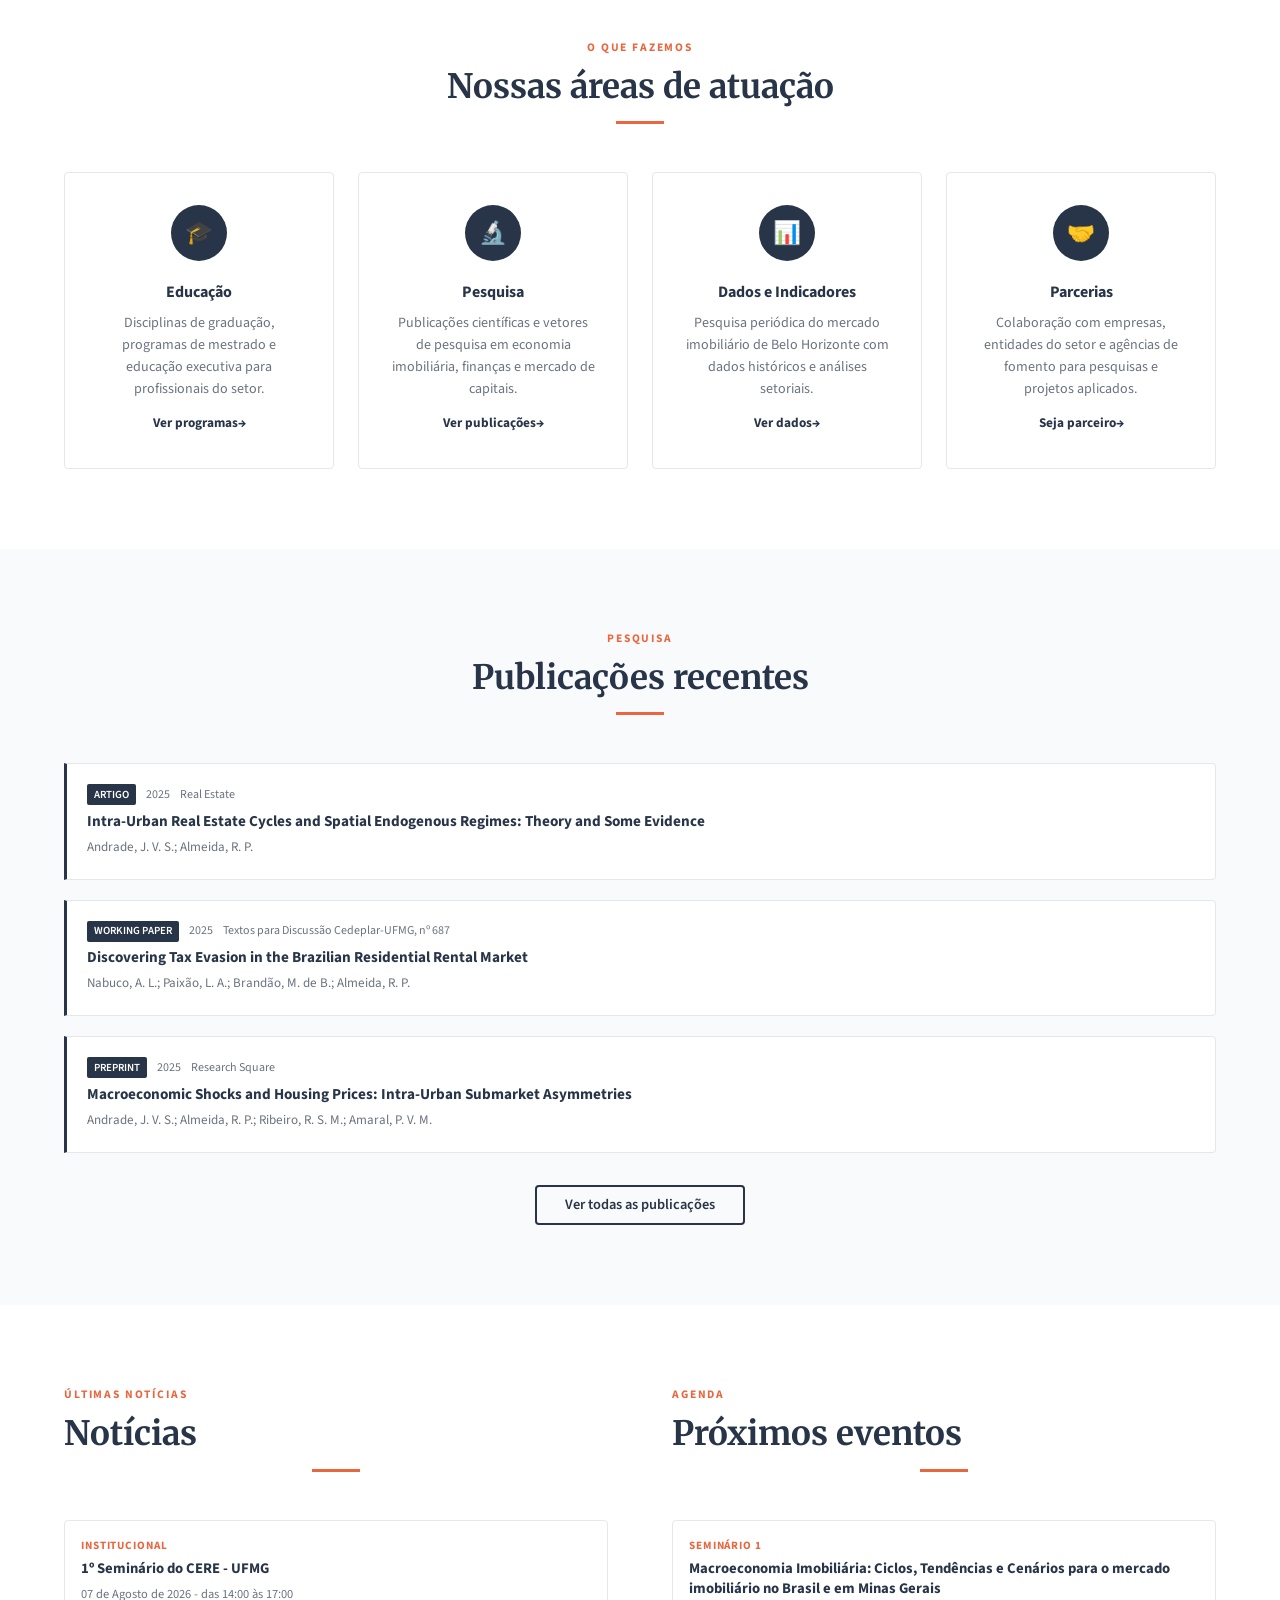
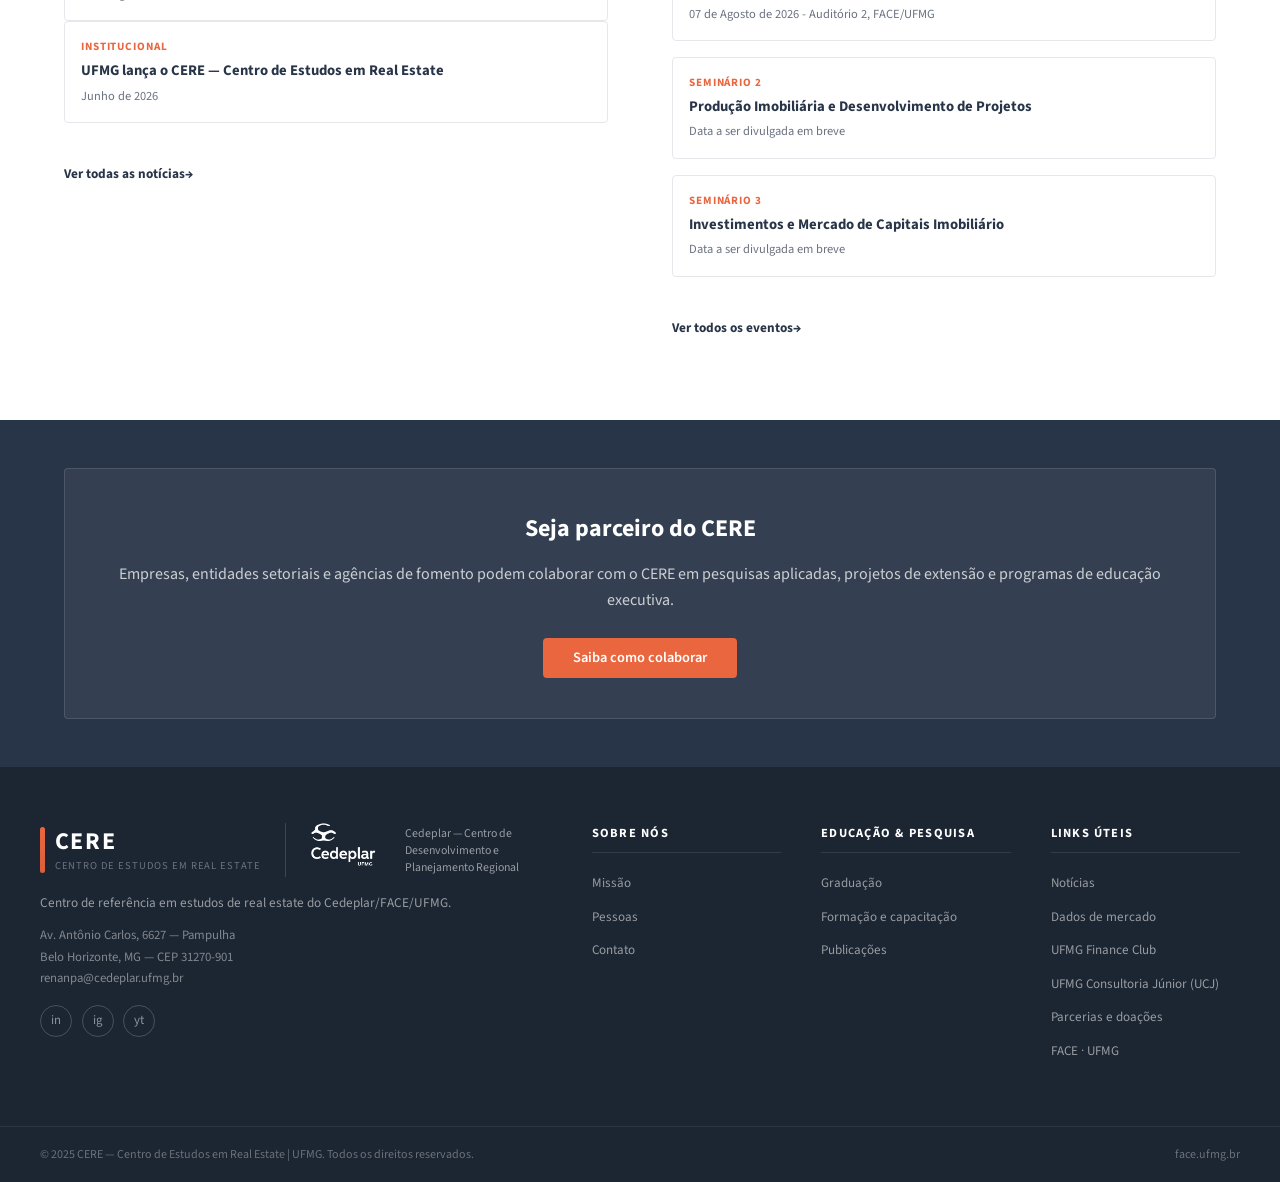
==== commit f3c95ed9: "feat: remove institution bellow CERE logo" ====
--- a/index.html
+++ b/index.html
@@ -409,7 +409,6 @@
                 <span class="logo-cere">CERE</span>
                 <span class="logo-name" data-lang="pt">Centro de Estudos em Real Estate</span>
                 <span class="logo-name" data-lang="en">Real Estate Studies Center</span>
-                <span class="logo-univ">UFMG · FACE</span>
               </div>
             </div>
             <div class="footer-cedeplar">
--- a/css/style.css
+++ b/css/style.css
@@ -83,11 +83,6 @@
 .logo-text { display: flex; flex-direction: column; line-height: 1.2; }
 .logo-cere { font-size: 1.7rem; font-weight: 700; letter-spacing: .07em; color: var(--navy); text-transform: uppercase; }
 .logo-name { font-size: .72rem; color: var(--gray-500); text-transform: uppercase; letter-spacing: .09em; margin-top: .2rem; }
-.logo-univ {
-  font-size: .62rem; color: var(--gray-300);
-  text-transform: uppercase; letter-spacing: .07em;
-  border-top: 1px solid var(--gray-200); padding-top: .2rem; margin-top: .2rem;
-}
 .logo-institutional { display: flex; flex-direction: column; align-items: flex-start; gap: .32rem; }
 .logo-ufmg { height: 28px; width: auto; display: block; opacity: .85; }
 .logo-affiliates { display: flex; gap: .6rem; align-items: center; }
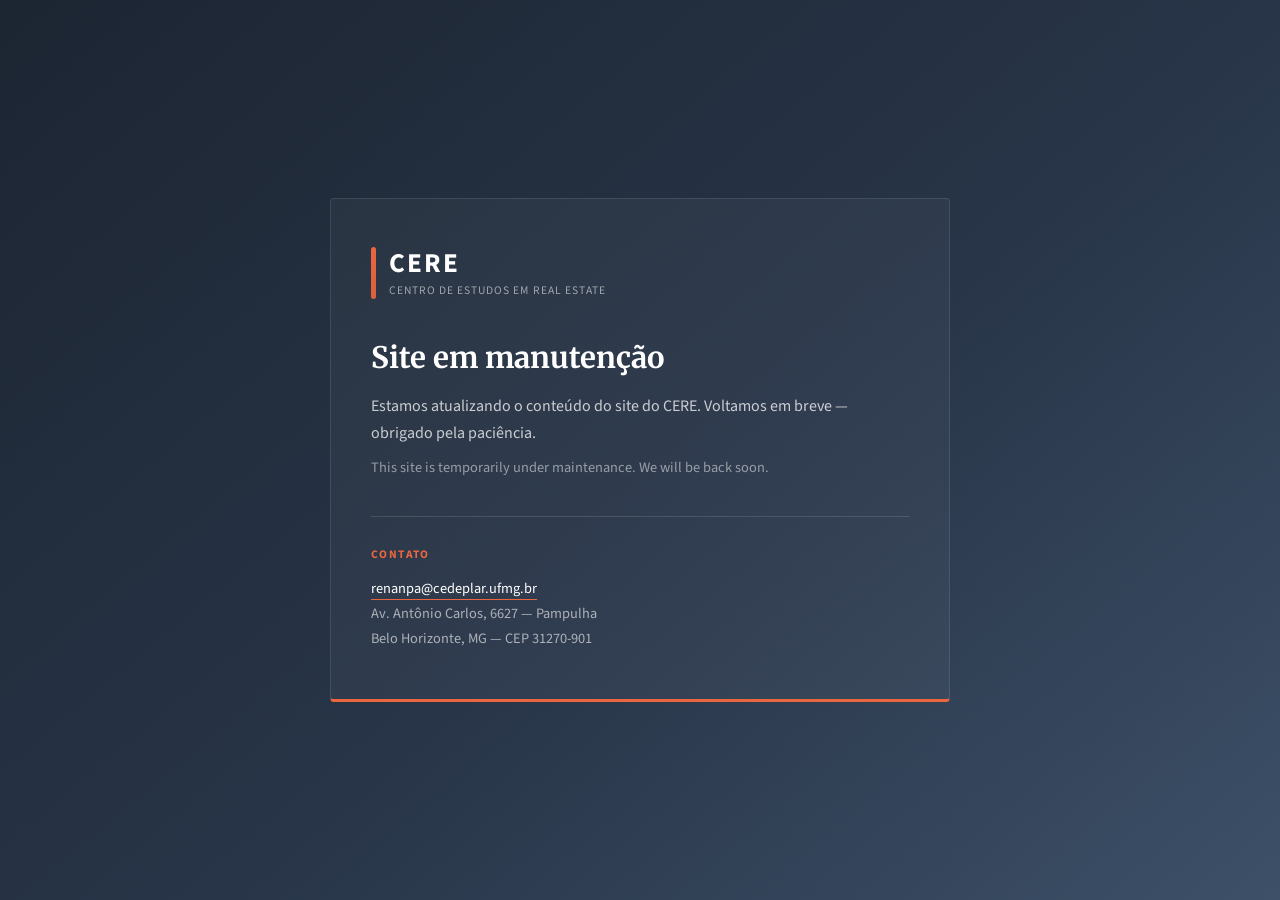
==== commit f3b9b40d: "chore: adiciona pagina de manutencao em branch orfa Branch orfa servida pelo GitHub Pages durante pe" ====
--- a/index.html
+++ b/index.html
@@ -1,476 +1,141 @@
 <!DOCTYPE html>
-<html lang="pt-BR" class="lang-pt">
+<html lang="pt-BR">
 <head>
   <meta charset="UTF-8">
   <meta name="viewport" content="width=device-width, initial-scale=1.0">
-  <title>CERE — Centro de Estudos em Real Estate | UFMG</title>
-  <meta name="description" content="Centro de Estudos em Real Estate da Faculdade de Ciências Econômicas da UFMG. Pesquisa, educação e dados sobre o mercado imobiliário.">
-  <link rel="stylesheet" href="css/style.css">
+  <meta name="robots" content="noindex">
+  <title>CERE — Em manutenção</title>
+  <style>
+    @import url('https://fonts.googleapis.com/css2?family=Source+Sans+3:wght@400;600;700&family=Merriweather:wght@400;700&display=swap');
+
+    :root {
+      --navy:       #283548;
+      --navy-dark:  #1c2532;
+      --navy-light: #3d5068;
+      --red:        #ea663f;
+      --red-dark:   #da603b;
+      --white:      #ffffff;
+      --font-sans:  'Source Sans 3', Arial, sans-serif;
+      --font-serif: 'Merriweather', Georgia, serif;
+      --radius:     4px;
+    }
+
+    *, *::before, *::after { box-sizing: border-box; margin: 0; padding: 0; }
+
+    body {
+      font-family: var(--font-sans);
+      line-height: 1.65;
+      color: var(--white);
+      background: linear-gradient(140deg, var(--navy-dark) 0%, var(--navy) 55%, var(--navy-light) 100%);
+      min-height: 100vh;
+      display: flex;
+      align-items: center;
+      justify-content: center;
+      padding: 2rem 1.25rem;
+    }
+
+    .card {
+      width: 100%;
+      max-width: 620px;
+      background: rgba(255, 255, 255, .04);
+      border: 1px solid rgba(255, 255, 255, .1);
+      border-bottom: 3px solid var(--red);
+      border-radius: var(--radius);
+      padding: 3rem 2.5rem;
+      text-align: left;
+    }
+
+    .site-logo { display: flex; align-items: center; gap: .8rem; }
+    .logo-accent {
+      width: 5px; height: 52px;
+      background: linear-gradient(to bottom, var(--red), var(--red-dark));
+      border-radius: 3px; flex-shrink: 0;
+    }
+    .logo-text { display: flex; flex-direction: column; line-height: 1.2; }
+    .logo-cere {
+      font-size: 1.7rem; font-weight: 700; letter-spacing: .07em;
+      color: var(--white); text-transform: uppercase;
+    }
+    .logo-name {
+      font-size: .72rem; text-transform: uppercase; letter-spacing: .09em;
+      margin-top: .2rem; color: rgba(255, 255, 255, .55);
+    }
+
+    h1 {
+      font-family: var(--font-serif);
+      font-size: 1.85rem;
+      line-height: 1.3;
+      margin-top: 2.5rem;
+    }
+
+    .lead {
+      margin-top: 1rem;
+      color: rgba(255, 255, 255, .75);
+    }
+
+    .lead-en {
+      margin-top: .6rem;
+      font-size: .9rem;
+      color: rgba(255, 255, 255, .5);
+    }
+
+    .contact {
+      margin-top: 2.25rem;
+      padding-top: 1.75rem;
+      border-top: 1px solid rgba(255, 255, 255, .12);
+    }
+    .contact h2 {
+      font-size: .72rem; font-weight: 700; text-transform: uppercase;
+      letter-spacing: .12em; color: var(--red);
+    }
+    .contact address {
+      font-style: normal;
+      font-size: .9rem;
+      line-height: 1.75;
+      margin-top: .75rem;
+      color: rgba(255, 255, 255, .6);
+    }
+    .contact a {
+      color: var(--white);
+      text-decoration: none;
+      border-bottom: 1px solid var(--red);
+    }
+    .contact a:hover { color: var(--red); }
+
+    @media (max-width: 560px) {
+      .card { padding: 2.25rem 1.5rem; }
+      h1 { font-size: 1.5rem; margin-top: 2rem; }
+      .logo-cere { font-size: 1.45rem; }
+      .logo-name { font-size: .62rem; }
+    }
+  </style>
 </head>
 <body>
-
-  <!-- ===== TOP BAR ===== -->
-  <div class="topbar">
-    <div class="topbar-inner">
-      <div class="topbar-left">
-        <a href="https://cedeplar.ufmg.br" target="_blank" rel="noopener">
-          <span data-lang="pt">Cedeplar — Centro de Desenvolvimento e Planejamento Regional</span>
-          <span data-lang="en">Cedeplar — Center for Development and Regional Planning</span>
-        </a>
-      </div>
-      <div class="lang-toggle">
-        <button class="lang-btn active" data-lang="pt">PT</button>
-        <button class="lang-btn" data-lang="en">EN</button>
+  <main class="card">
+    <div class="site-logo">
+      <div class="logo-accent"></div>
+      <div class="logo-text">
+        <span class="logo-cere">CERE</span>
+        <span class="logo-name">Centro de Estudos em Real Estate</span>
       </div>
     </div>
-  </div>
 
-  <!-- ===== HEADER ===== -->
-  <header class="site-header">
-    <div class="header-inner">
-      <a href="index.html" class="site-logo">
-        <div class="logo-institutional">
-          <img src="https://face.ufmg.br/images/template/ufmg.fw.png" alt="UFMG" class="logo-ufmg">
-          <div class="logo-affiliates">
-            <img src="https://face.ufmg.br/images/template/face.png" alt="FACE" class="logo-affiliate">
-            <img src="https://site.ipead.face.ufmg.br/wp-content/uploads/2023/01/Logo-ipead-02.png" alt="IPEAD" class="logo-affiliate">
-          </div>
-        </div>
-        <div class="logo-divider"></div>
-        <img src="img/logos/cedeplar.png" alt="Cedeplar — Centro de Desenvolvimento e Planejamento Regional" class="logo-cedeplar">
-        <div class="logo-divider"></div>
-        <div class="logo-accent"></div>
-        <div class="logo-text">
-          <span class="logo-cere">CERE</span>
-          <span class="logo-name" data-lang="pt">Centro de Estudos em Real Estate</span>
-          <span class="logo-name" data-lang="en">Real Estate Studies Center</span>
-        </div>
-      </a>
+    <h1>Site em manutenção</h1>
+    <p class="lead">
+      Estamos atualizando o conteúdo do site do CERE. Voltamos em breve — obrigado pela paciência.
+    </p>
+    <p class="lead-en">
+      This site is temporarily under maintenance. We will be back soon.
+    </p>
 
-      <nav class="main-nav" id="main-nav">
-        <ul>
-          <li><a href="index.html" data-lang="pt">Início</a><a href="index.html" data-lang="en">Home</a></li>
-
-          <li class="has-dropdown">
-            <a href="sobre/index.html">
-              <span data-lang="pt">Sobre nós</span><span data-lang="en">About us</span>
-              <span class="chevron">▾</span>
-            </a>
-            <ul class="dropdown">
-              <li><a href="sobre/index.html#missao"><span data-lang="pt">Missão</span><span data-lang="en">Mission</span></a></li>
-              <li><a href="sobre/index.html#pessoas"><span data-lang="pt">Pessoas</span><span data-lang="en">People</span></a></li>
-            </ul>
-          </li>
-
-          <li class="has-dropdown">
-            <a href="educacao/index.html">
-              <span data-lang="pt">Educação</span><span data-lang="en">Education</span>
-              <span class="chevron">▾</span>
-            </a>
-            <ul class="dropdown">
-              <li><a href="educacao/index.html#graduacao"><span data-lang="pt">Disciplinas de graduação</span><span data-lang="en">Undergraduate courses</span></a></li>
-              <li><a href="educacao/index.html#formacao-capacitacao"><span data-lang="pt">Programas de formação e capacitação</span><span data-lang="en">Training and capacity-building programs</span></a></li>
-            </ul>
-          </li>
-
-          <li class="has-dropdown">
-            <a href="pesquisa/index.html">
-              <span data-lang="pt">Pesquisa</span><span data-lang="en">Research</span>
-              <span class="chevron">▾</span>
-            </a>
-            <ul class="dropdown">
-              <li><a href="pesquisa/index.html#publicacoes"><span data-lang="pt">Publicações</span><span data-lang="en">Publications</span></a></li>
-              <li><a href="pesquisa/index.html#vetores"><span data-lang="pt">Vetores de pesquisa</span><span data-lang="en">Research areas</span></a></li>
-            </ul>
-          </li>
-
-          <li class="has-dropdown">
-            <a href="midia/index.html">
-              <span data-lang="pt">Mídia e Eventos</span><span data-lang="en">Media & Events</span>
-              <span class="chevron">▾</span>
-            </a>
-            <ul class="dropdown">
-              <li><a href="midia/index.html#noticias"><span data-lang="pt">Notícias</span><span data-lang="en">News</span></a></li>
-              <li><a href="midia/index.html#eventos"><span data-lang="pt">Eventos</span><span data-lang="en">Events</span></a></li>
-              <li><a href="midia/cere-na-midia/index.html"><span data-lang="pt">CERE na Mídia</span><span data-lang="en">CERE in the Media</span></a></li>
-            </ul>
-          </li>
-
-          <li class="has-dropdown">
-            <a href="dados/index.html">
-              <span data-lang="pt">Dados</span><span data-lang="en">Data</span>
-              <span class="chevron">▾</span>
-            </a>
-            <ul class="dropdown">
-              <li><a href="dados/index.html#indice-precos"><span data-lang="pt">Índice de Preços Imobiliários</span><span data-lang="en">Real Estate Price Index</span></a></li>
-              <li><a href="dados/index.html#notas-mercado"><span data-lang="pt">Notas ao Mercado e Policy Briefings</span><span data-lang="en">Market Notes & Policy Briefings</span></a></li>
-            </ul>
-          </li>
-
-          <li><a href="parcerias/index.html"><span data-lang="pt">Parcerias</span><span data-lang="en">Partnerships</span></a></li>
-
-          <li class="has-dropdown">
-            <a href="estudantes/index.html">
-              <span data-lang="pt">Estudantes</span><span data-lang="en">Students</span>
-              <span class="chevron">▾</span>
-            </a>
-            <ul class="dropdown">
-              <li><a href="estudantes/index.html#finance-club">UFMG Finance Club</a></li>
-              <li><a href="estudantes/index.html#ucj"><span data-lang="pt">UFMG Consultoria Júnior (UCJ)</span><span data-lang="en">UFMG Junior Consulting (UCJ)</span></a></li>
-            </ul>
-          </li>
-
-          <li><a href="sobre/index.html#contato"><span data-lang="pt">Contato</span><span data-lang="en">Contact us</span></a></li>
-        </ul>
-      </nav>
-
-      <button class="hamburger" id="hamburger" aria-label="Menu">
-        <span></span><span></span><span></span>
-      </button>
+    <div class="contact">
+      <h2>Contato</h2>
+      <address>
+        <a href="mailto:renanpa@cedeplar.ufmg.br">renanpa@cedeplar.ufmg.br</a><br>
+        Av. Antônio Carlos, 6627 — Pampulha<br>
+        Belo Horizonte, MG — CEP 31270-901
+      </address>
     </div>
-  </header>
-
-  <!-- ===== VIDEO HERO ===== -->
-  <section class="video-hero">
-    <div class="video-bg-wrapper">
-      <!-- Pexels free-license drone footage of Belo Horizonte (no ads, no platform dependency) -->
-      <video autoplay muted loop playsinline preload="auto">
-        <source src="https://videos.pexels.com/video-files/33932750/14399596_1920_1080_30fps.mp4" type="video/mp4">
-        <source src="https://videos.pexels.com/video-files/32838879/13996956_1920_1080_30fps.mp4" type="video/mp4">
-      </video>
-    </div>
-    <div class="video-overlay"></div>
-    <div class="video-content">
-      <h1 data-lang="pt">Excelência em Pesquisa e <em>Educação</em> em Real Estate</h1>
-      <h1 data-lang="en">Excellence in <em>Real Estate</em> Research and Education</h1>
-      <p class="video-mission" data-lang="pt">Conectar universidade, mercado e sociedade para desenvolver conhecimento aplicado em economia urbana, mercado imobiliário e investimentos, formando lideranças, promovendo inovação e contribuindo para o desenvolvimento sustentável das cidades.</p>
-      <p class="video-mission" data-lang="en">Connecting university, market, and society to develop applied knowledge in urban economics, real estate, and investments — training leaders, fostering innovation, and contributing to the sustainable development of cities.</p>
-      <div class="hero-cta">
-        <a href="pesquisa/index.html" class="btn btn-primary" data-lang="pt">Nossas pesquisas</a>
-        <a href="pesquisa/index.html" class="btn btn-primary" data-lang="en">Our research</a>
-        <a href="sobre/index.html" class="btn btn-outline" data-lang="pt">Conheça o CERE</a>
-        <a href="sobre/index.html" class="btn btn-outline" data-lang="en">About CERE</a>
-      </div>
-    </div>
-    <div class="video-scroll-hint" aria-hidden="true">
-      <span data-lang="pt">Explore</span><span data-lang="en">Explore</span>
-    </div>
-  </section>
-
-
-  <!-- ===== SOBRE O CERE ===== -->
-  <section class="section bg-light">
-    <div class="container">
-      <div style="display:grid;grid-template-columns:1fr 1fr;gap:4rem;align-items:center;">
-        <div>
-          <p class="eyebrow" data-lang="pt">Sobre o CERE</p>
-          <p class="eyebrow" data-lang="en">About CERE</p>
-          <h2 class="section-title" data-lang="pt">Conhecimento aplicado ao mercado imobiliário</h2>
-          <h2 class="section-title" data-lang="en">Applied knowledge for the real estate market</h2>
-          <div class="divider"></div>
-          <p data-lang="pt" style="color:var(--gray-700);margin-bottom:1rem;">Fundado na Faculdade de Ciências Econômicas da UFMG, o CERE dedica-se à geração de conhecimento científico rigoroso sobre o mercado imobiliário brasileiro, com foco em Belo Horizonte e Minas Gerais.</p>
-          <p data-lang="en" style="color:var(--gray-700);margin-bottom:1rem;">Founded at UFMG's Faculty of Economic Sciences, CERE is dedicated to generating rigorous scientific knowledge about the Brazilian real estate market, with a focus on Belo Horizonte and Minas Gerais.</p>
-          <p data-lang="pt" style="color:var(--gray-700);margin-bottom:1.5rem;">Nosso trabalho conecta academia, setor privado e poder público para produzir análises, indicadores e propostas que contribuem com o desenvolvimento sustentável do setor.</p>
-          <p data-lang="en" style="color:var(--gray-700);margin-bottom:1.5rem;">Our work connects academia, the private sector, and government to produce analyses, indicators, and proposals that contribute to the sustainable development of the sector.</p>
-          <a href="sobre/index.html" class="btn btn-ghost" data-lang="pt">Saiba mais sobre nós</a>
-          <a href="sobre/index.html" class="btn btn-ghost" data-lang="en">Learn more about us</a>
-        </div>
-        <div style="background:var(--navy);border-radius:var(--radius);padding:2.5rem;color:white;">
-          <p class="eyebrow" style="color:rgba(255,255,255,.6);" data-lang="pt">Nossa missão</p>
-          <p class="eyebrow" style="color:rgba(255,255,255,.6);" data-lang="en">Our mission</p>
-          <p data-lang="pt" style="font-size:1.2rem;font-family:var(--font-serif);line-height:1.5;margin-top:.75rem;">"Produzir e disseminar conhecimento de excelência em real estate, formando profissionais e líderes comprometidos com o desenvolvimento do setor imobiliário e com o bem-estar social."</p>
-          <p data-lang="en" style="font-size:1.2rem;font-family:var(--font-serif);line-height:1.5;margin-top:.75rem;">"To produce and disseminate excellence in real estate knowledge, training professionals and leaders committed to sector development and social well-being."</p>
-          <div style="margin-top:2rem;padding-top:2rem;border-top:1px solid rgba(255,255,255,.15);">
-            <p style="font-size:.8rem;color:rgba(255,255,255,.5);" data-lang="pt">Faculdade de Ciências Econômicas · UFMG</p>
-            <p style="font-size:.8rem;color:rgba(255,255,255,.5);" data-lang="en">Faculty of Economic Sciences · UFMG</p>
-          </div>
-        </div>
-      </div>
-    </div>
-  </section>
-
-  <!-- ===== ÁREAS ===== -->
-  <section class="section">
-    <div class="container">
-      <div class="section-header">
-        <p class="eyebrow" data-lang="pt">O que fazemos</p>
-        <p class="eyebrow" data-lang="en">What we do</p>
-        <h2 class="section-title" data-lang="pt">Nossas áreas de atuação</h2>
-        <h2 class="section-title" data-lang="en">Our areas of expertise</h2>
-        <div class="divider"></div>
-      </div>
-      <div class="grid grid-4">
-
-        <div class="feature-card">
-          <div class="feature-icon">🎓</div>
-          <h3 data-lang="pt">Educação</h3>
-          <h3 data-lang="en">Education</h3>
-          <p data-lang="pt">Disciplinas de graduação, programas de mestrado e educação executiva para profissionais do setor.</p>
-          <p data-lang="en">Undergraduate courses, master's programs, and executive education for real estate professionals.</p>
-          <a href="educacao/index.html" class="card-link" data-lang="pt">Ver programas</a>
-          <a href="educacao/index.html" class="card-link" data-lang="en">View programs</a>
-        </div>
-
-        <div class="feature-card">
-          <div class="feature-icon">🔬</div>
-          <h3 data-lang="pt">Pesquisa</h3>
-          <h3 data-lang="en">Research</h3>
-          <p data-lang="pt">Publicações científicas e vetores de pesquisa em economia imobiliária, finanças e mercado de capitais.</p>
-          <p data-lang="en">Scientific publications and research in real estate economics, finance, and capital markets.</p>
-          <a href="pesquisa/index.html" class="card-link" data-lang="pt">Ver publicações</a>
-          <a href="pesquisa/index.html" class="card-link" data-lang="en">View publications</a>
-        </div>
-
-        <div class="feature-card">
-          <div class="feature-icon">📊</div>
-          <h3 data-lang="pt">Dados e Indicadores</h3>
-          <h3 data-lang="en">Data & Indicators</h3>
-          <p data-lang="pt">Pesquisa periódica do mercado imobiliário de Belo Horizonte com dados históricos e análises setoriais.</p>
-          <p data-lang="en">Periodic Belo Horizonte real estate market research with historical data and sector analysis.</p>
-          <a href="dados/index.html" class="card-link" data-lang="pt">Ver dados</a>
-          <a href="dados/index.html" class="card-link" data-lang="en">View data</a>
-        </div>
-
-        <div class="feature-card">
-          <div class="feature-icon">🤝</div>
-          <h3 data-lang="pt">Parcerias</h3>
-          <h3 data-lang="en">Partnerships</h3>
-          <p data-lang="pt">Colaboração com empresas, entidades do setor e agências de fomento para pesquisas e projetos aplicados.</p>
-          <p data-lang="en">Collaboration with companies, sector entities, and funding agencies for applied research and projects.</p>
-          <a href="parcerias/index.html" class="card-link" data-lang="pt">Seja parceiro</a>
-          <a href="parcerias/index.html" class="card-link" data-lang="en">Become a partner</a>
-        </div>
-
-      </div>
-    </div>
-  </section>
-
-  <!-- ===== PUBLICAÇÕES RECENTES ===== -->
-  <section class="section bg-light">
-    <div class="container">
-      <div class="section-header">
-        <p class="eyebrow" data-lang="pt">Pesquisa</p>
-        <p class="eyebrow" data-lang="en">Research</p>
-        <h2 class="section-title" data-lang="pt">Publicações recentes</h2>
-        <h2 class="section-title" data-lang="en">Recent publications</h2>
-        <div class="divider"></div>
-      </div>
-      <div class="pub-list">
-        <div class="pub-item">
-          <div class="pub-meta">
-            <span class="pub-type" data-lang="pt">Artigo</span>
-            <span class="pub-type" data-lang="en">Article</span>
-            <span>2025</span>
-            <span>Real Estate</span>
-          </div>
-          <p class="pub-title"><a href="https://doi.org/10.3390/realestate2030007" target="_blank" rel="noopener">Intra-Urban Real Estate Cycles and Spatial Endogenous Regimes: Theory and Some Evidence</a></p>
-          <p class="pub-authors">Andrade, J. V. S.; Almeida, R. P.</p>
-        </div>
-        <div class="pub-item">
-          <div class="pub-meta">
-            <span class="pub-type">Working paper</span>
-            <span>2025</span>
-            <span>Textos para Discussão Cedeplar-UFMG, nº 687</span>
-          </div>
-          <p class="pub-title"><a href="https://ideas.repec.org/p/cdp/texdis/td687.html" target="_blank" rel="noopener">Discovering Tax Evasion in the Brazilian Residential Rental Market</a></p>
-          <p class="pub-authors">Nabuco, A. L.; Paixão, L. A.; Brandão, M. de B.; Almeida, R. P.</p>
-        </div>
-        <div class="pub-item">
-          <div class="pub-meta">
-            <span class="pub-type">Preprint</span>
-            <span>2025</span>
-            <span>Research Square</span>
-          </div>
-          <p class="pub-title"><a href="https://www.researchsquare.com/article/rs-8971207/v1" target="_blank" rel="noopener">Macroeconomic Shocks and Housing Prices: Intra-Urban Submarket Asymmetries</a></p>
-          <p class="pub-authors">Andrade, J. V. S.; Almeida, R. P.; Ribeiro, R. S. M.; Amaral, P. V. M.</p>
-        </div>
-      </div>
-      <div class="text-center mt-4">
-        <a href="pesquisa/index.html#publicacoes" class="btn btn-ghost" data-lang="pt">Ver todas as publicações</a>
-        <a href="pesquisa/index.html#publicacoes" class="btn btn-ghost" data-lang="en">View all publications</a>
-      </div>
-    </div>
-  </section>
-
-  <!-- ===== NOTÍCIAS E EVENTOS ===== -->
-  <section class="section">
-    <div class="container">
-      <div style="display:grid;grid-template-columns:1fr 1fr;gap:4rem;">
-
-        <div>
-          <div class="section-header left">
-            <p class="eyebrow" data-lang="pt">Últimas notícias</p>
-            <p class="eyebrow" data-lang="en">Latest news</p>
-            <h2 class="section-title" data-lang="pt">Notícias</h2>
-            <h2 class="section-title" data-lang="en">News</h2>
-            <div class="divider"></div>
-          </div>
-          <div class="news-list">
-            <div class="news-item">
-              <div class="news-body" style="flex:1;">
-                <p class="news-tag" data-lang="pt">Institucional</p>
-                <p class="news-title">
-                  <a href="midia/index.html#primeiro-seminario-cere" data-lang="pt">1º Seminário do CERE - UFMG</a>
-                  <a href="midia/index.html#primeiro-seminario-cere" data-lang="en">UFMG launches CERE — Real Estate Studies Center</a></p>
-                <p style="font-size:.78rem;color:var(--gray-500);margin-top:.3rem;" data-lang="pt">07 de Agosto de 2026 - das 14:00 às 17:00</p>
-                <p style="font-size:.78rem;color:var(--gray-500);margin-top:.3rem;" data-lang="en">August 7, 2026, 2:00 PM - 5:00 PM</p>
-              </div>
-            </div>
-          </div>
-          <div class="news-list">
-            <div class="news-item">
-              <div class="news-body" style="flex:1;">
-                <p class="news-tag" data-lang="pt">Institucional</p>
-                <p class="news-title"><a href="midia/index.html#lancamento-cere" data-lang="pt">UFMG lança o CERE — Centro de Estudos em Real Estate</a><a href="midia/index.html#lancamento-cere" data-lang="en">UFMG launches CERE — Real Estate Studies Center</a></p>
-                <p style="font-size:.78rem;color:var(--gray-500);margin-top:.3rem;" data-lang="pt">Junho de 2026</p>
-                <p style="font-size:.78rem;color:var(--gray-500);margin-top:.3rem;" data-lang="en">June 2026</p>
-              </div>
-            </div>
-          </div>
-          <div class="mt-3">
-            <a href="midia/index.html#noticias" class="card-link" data-lang="pt">Ver todas as notícias</a>
-            <a href="midia/index.html#noticias" class="card-link" data-lang="en">View all news</a>
-          </div>
-        </div>
-
-        <div>
-          <div class="section-header left">
-            <p class="eyebrow" data-lang="pt">Agenda</p>
-            <p class="eyebrow" data-lang="en">Calendar</p>
-            <h2 class="section-title" data-lang="pt">Próximos eventos</h2>
-            <h2 class="section-title" data-lang="en">Upcoming events</h2>
-            <div class="divider"></div>
-          </div>
-          <div class="news-list">
-            <div class="news-item">
-              <div class="news-body" style="flex:1;">
-                <p class="news-tag" data-lang="pt">Seminário 1</p>
-                <p class="news-tag" data-lang="en">Seminar 1</p>
-                <p class="news-title" data-lang="pt">Macroeconomia Imobiliária: Ciclos, Tendências e Cenários para o mercado imobiliário no Brasil e em Minas Gerais</p>
-                <p class="news-title" data-lang="en">Real Estate Macroeconomics: Cycles, Trends, and Scenarios for the Real Estate Market in Brazil and Minas Gerais</p>
-                <p style="font-size:.78rem;color:var(--gray-500);margin-top:.3rem;" data-lang="pt">07 de Agosto de 2026 - Auditório 2, FACE/UFMG</p>
-                <p style="font-size:.78rem;color:var(--gray-500);margin-top:.3rem;" data-lang="en">August 7, 2026 - Room 2, FACE/UFMG</p>
-              </div>
-            </div>
-            <div class="news-item">
-              <div class="news-body" style="flex:1;">
-                <p class="news-tag" data-lang="pt">Seminário 2</p>
-                <p class="news-tag" data-lang="en">Seminar 2</p>
-                <p class="news-title" data-lang="pt">Produção Imobiliária e Desenvolvimento de Projetos</p>
-                <p class="news-title" data-lang="en">Real Estate Production and Project Development</p>
-                <p style="font-size:.78rem;color:var(--gray-500);margin-top:.3rem;" data-lang="pt">Data a ser divulgada em breve</p>
-                <p style="font-size:.78rem;color:var(--gray-500);margin-top:.3rem;" data-lang="en">Date to be announced soon</p>
-              </div>
-            </div>
-            <div class="news-item">
-              <div class="news-body" style="flex:1;">
-                <p class="news-tag" data-lang="pt">Seminário 3</p>
-                <p class="news-tag" data-lang="en">Seminar 3</p>
-                <p class="news-title" data-lang="pt">Investimentos e Mercado de Capitais Imobiliário</p>
-                <p class="news-title" data-lang="en">Real Estate Investments and Capital Markets</p>
-                <p style="font-size:.78rem;color:var(--gray-500);margin-top:.3rem;" data-lang="pt">Data a ser divulgada em breve</p>
-                <p style="font-size:.78rem;color:var(--gray-500);margin-top:.3rem;" data-lang="en">Date to be announced soon</p>
-              </div>
-            </div>
-          </div>
-          <div class="mt-3">
-            <a href="midia/index.html#eventos" class="card-link" data-lang="pt">Ver todos os eventos</a>
-            <a href="midia/index.html#eventos" class="card-link" data-lang="en">View all events</a>
-          </div>
-        </div>
-
-      </div>
-    </div>
-  </section>
-
-  <!-- ===== CTA PARCERIAS ===== -->
-  <section class="section-sm bg-navy">
-    <div class="container">
-      <div class="cta-box" style="background:rgba(255,255,255,.06);border:1px solid rgba(255,255,255,.12);">
-        <h2 data-lang="pt">Seja parceiro do CERE</h2>
-        <h2 data-lang="en">Partner with CERE</h2>
-        <p data-lang="pt">Empresas, entidades setoriais e agências de fomento podem colaborar com o CERE em pesquisas aplicadas, projetos de extensão e programas de educação executiva.</p>
-        <p data-lang="en">Companies, sector entities, and funding agencies can collaborate with CERE on applied research, extension projects, and executive education programs.</p>
-        <a href="parcerias/index.html" class="btn btn-primary" data-lang="pt">Saiba como colaborar</a>
-        <a href="parcerias/index.html" class="btn btn-primary" data-lang="en">Learn how to collaborate</a>
-      </div>
-    </div>
-  </section>
-
-  <!-- ===== FOOTER ===== -->
-  <footer class="site-footer">
-    <div class="footer-main">
-      <div class="footer-grid">
-        <div class="footer-brand">
-          <div class="footer-brand-logos">
-            <div class="site-logo" style="gap:.6rem;">
-              <div class="logo-accent" style="height:46px;"></div>
-              <div class="logo-text">
-                <span class="logo-cere">CERE</span>
-                <span class="logo-name" data-lang="pt">Centro de Estudos em Real Estate</span>
-                <span class="logo-name" data-lang="en">Real Estate Studies Center</span>
-              </div>
-            </div>
-            <div class="footer-cedeplar">
-              <img src="img/logos/cedeplar-branco.png" alt="Cedeplar" class="footer-cedeplar-logo">
-              <span class="footer-cedeplar-name" data-lang="pt">Cedeplar — Centro de Desenvolvimento e Planejamento Regional</span>
-              <span class="footer-cedeplar-name" data-lang="en">Cedeplar — Center for Development and Regional Planning</span>
-            </div>
-          </div>
-          <p data-lang="pt">Centro de referência em estudos de real estate do Cedeplar/FACE/UFMG.</p>
-          <p data-lang="en">Reference center for real estate studies at Cedeplar/FACE/UFMG.</p>
-          <address data-lang="pt">Av. Antônio Carlos, 6627 — Pampulha<br>Belo Horizonte, MG — CEP 31270-901<br>renanpa@cedeplar.ufmg.br</address>
-          <address data-lang="en">Av. Antônio Carlos, 6627 — Pampulha<br>Belo Horizonte, MG — ZIP 31270-901<br>renanpa@cedeplar.ufmg.br</address>
-          <div class="social-links">
-            <a href="#" class="social-link" aria-label="LinkedIn">in</a>
-            <a href="#" class="social-link" aria-label="Instagram">ig</a>
-            <a href="#" class="social-link" aria-label="YouTube">yt</a>
-          </div>
-        </div>
-
-        <div class="footer-col">
-          <h4 data-lang="pt">Sobre nós</h4>
-          <h4 data-lang="en">About us</h4>
-          <ul>
-            <li><a href="sobre/index.html#missao"><span data-lang="pt">Missão</span><span data-lang="en">Mission</span></a></li>
-            <li><a href="sobre/index.html#pessoas"><span data-lang="pt">Pessoas</span><span data-lang="en">People</span></a></li>
-            <li><a href="sobre/index.html#contato"><span data-lang="pt">Contato</span><span data-lang="en">Contact</span></a></li>
-          </ul>
-        </div>
-
-        <div class="footer-col">
-          <h4 data-lang="pt">Educação & Pesquisa</h4>
-          <h4 data-lang="en">Education & Research</h4>
-          <ul>
-            <li><a href="educacao/index.html#graduacao"><span data-lang="pt">Graduação</span><span data-lang="en">Undergraduate</span></a></li>
-            <li><a href="educacao/index.html#formacao-capacitacao"><span data-lang="pt">Formação e capacitação</span><span data-lang="en">Training and capacity-building</span></a></li>
-            <li><a href="pesquisa/index.html#publicacoes"><span data-lang="pt">Publicações</span><span data-lang="en">Publications</span></a></li>
-          </ul>
-        </div>
-
-        <div class="footer-col">
-          <h4 data-lang="pt">Links úteis</h4>
-          <h4 data-lang="en">Useful links</h4>
-          <ul>
-            <li><a href="midia/index.html#noticias"><span data-lang="pt">Notícias</span><span data-lang="en">News</span></a></li>
-            <li><a href="dados/index.html"><span data-lang="pt">Dados de mercado</span><span data-lang="en">Market data</span></a></li>
-            <li><a href="estudantes/index.html#finance-club">UFMG Finance Club</a></li>
-            <li><a href="estudantes/index.html#ucj">UFMG Consultoria Júnior (UCJ)</a></li>
-            <li><a href="parcerias/index.html"><span data-lang="pt">Parcerias e doações</span><span data-lang="en">Partnerships & donations</span></a></li>
-            <li><a href="https://face.ufmg.br" target="_blank" rel="noopener">FACE · UFMG</a></li>
-          </ul>
-        </div>
-      </div>
-    </div>
-    <div class="footer-bottom">
-      <div class="footer-bottom-inner">
-        <span data-lang="pt">© 2025 CERE — Centro de Estudos em Real Estate | UFMG. Todos os direitos reservados.</span>
-        <span data-lang="en">© 2025 CERE — Real Estate Studies Center | UFMG. All rights reserved.</span>
-        <a href="https://face.ufmg.br" target="_blank" rel="noopener">face.ufmg.br</a>
-      </div>
-    </div>
-  </footer>
-
-  <script src="js/main.js"></script>
+  </main>
 </body>
 </html>
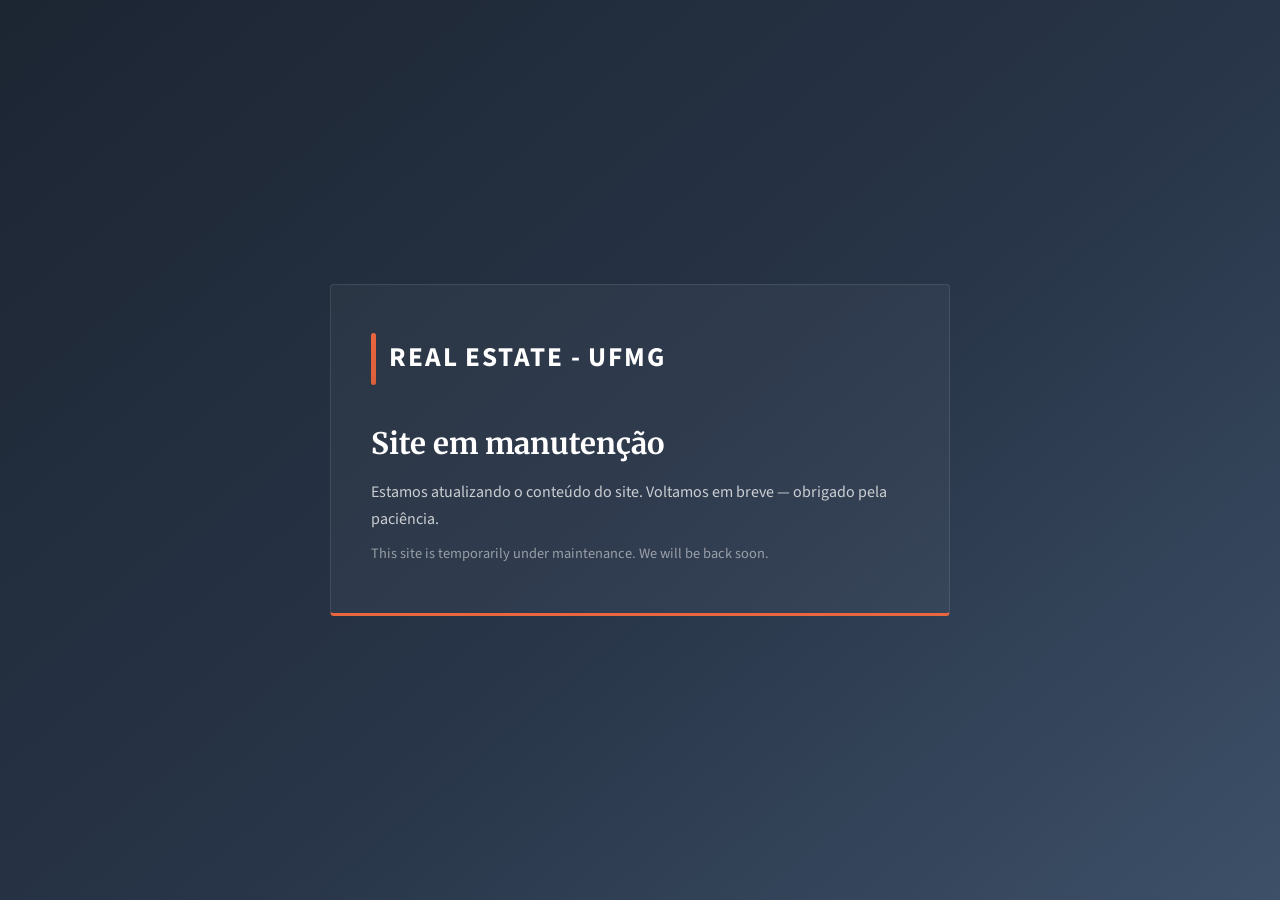
==== commit ad15b985: "feat: remove contact" ====
--- a/index.html
+++ b/index.html
@@ -79,29 +79,6 @@
       color: rgba(255, 255, 255, .5);
     }
 
-    .contact {
-      margin-top: 2.25rem;
-      padding-top: 1.75rem;
-      border-top: 1px solid rgba(255, 255, 255, .12);
-    }
-    .contact h2 {
-      font-size: .72rem; font-weight: 700; text-transform: uppercase;
-      letter-spacing: .12em; color: var(--red);
-    }
-    .contact address {
-      font-style: normal;
-      font-size: .9rem;
-      line-height: 1.75;
-      margin-top: .75rem;
-      color: rgba(255, 255, 255, .6);
-    }
-    .contact a {
-      color: var(--white);
-      text-decoration: none;
-      border-bottom: 1px solid var(--red);
-    }
-    .contact a:hover { color: var(--red); }
-
     @media (max-width: 560px) {
       .card { padding: 2.25rem 1.5rem; }
       h1 { font-size: 1.5rem; margin-top: 2rem; }
@@ -115,27 +92,17 @@
     <div class="site-logo">
       <div class="logo-accent"></div>
       <div class="logo-text">
-        <span class="logo-cere">CERE</span>
-        <span class="logo-name">Centro de Estudos em Real Estate</span>
+        <span class="logo-cere">REAL ESTATE - UFMG</span>
       </div>
     </div>
 
     <h1>Site em manutenção</h1>
     <p class="lead">
-      Estamos atualizando o conteúdo do site do CERE. Voltamos em breve — obrigado pela paciência.
+      Estamos atualizando o conteúdo do site. Voltamos em breve — obrigado pela paciência.
     </p>
     <p class="lead-en">
       This site is temporarily under maintenance. We will be back soon.
     </p>
-
-    <div class="contact">
-      <h2>Contato</h2>
-      <address>
-        <a href="mailto:renanpa@cedeplar.ufmg.br">renanpa@cedeplar.ufmg.br</a><br>
-        Av. Antônio Carlos, 6627 — Pampulha<br>
-        Belo Horizonte, MG — CEP 31270-901
-      </address>
-    </div>
   </main>
 </body>
 </html>
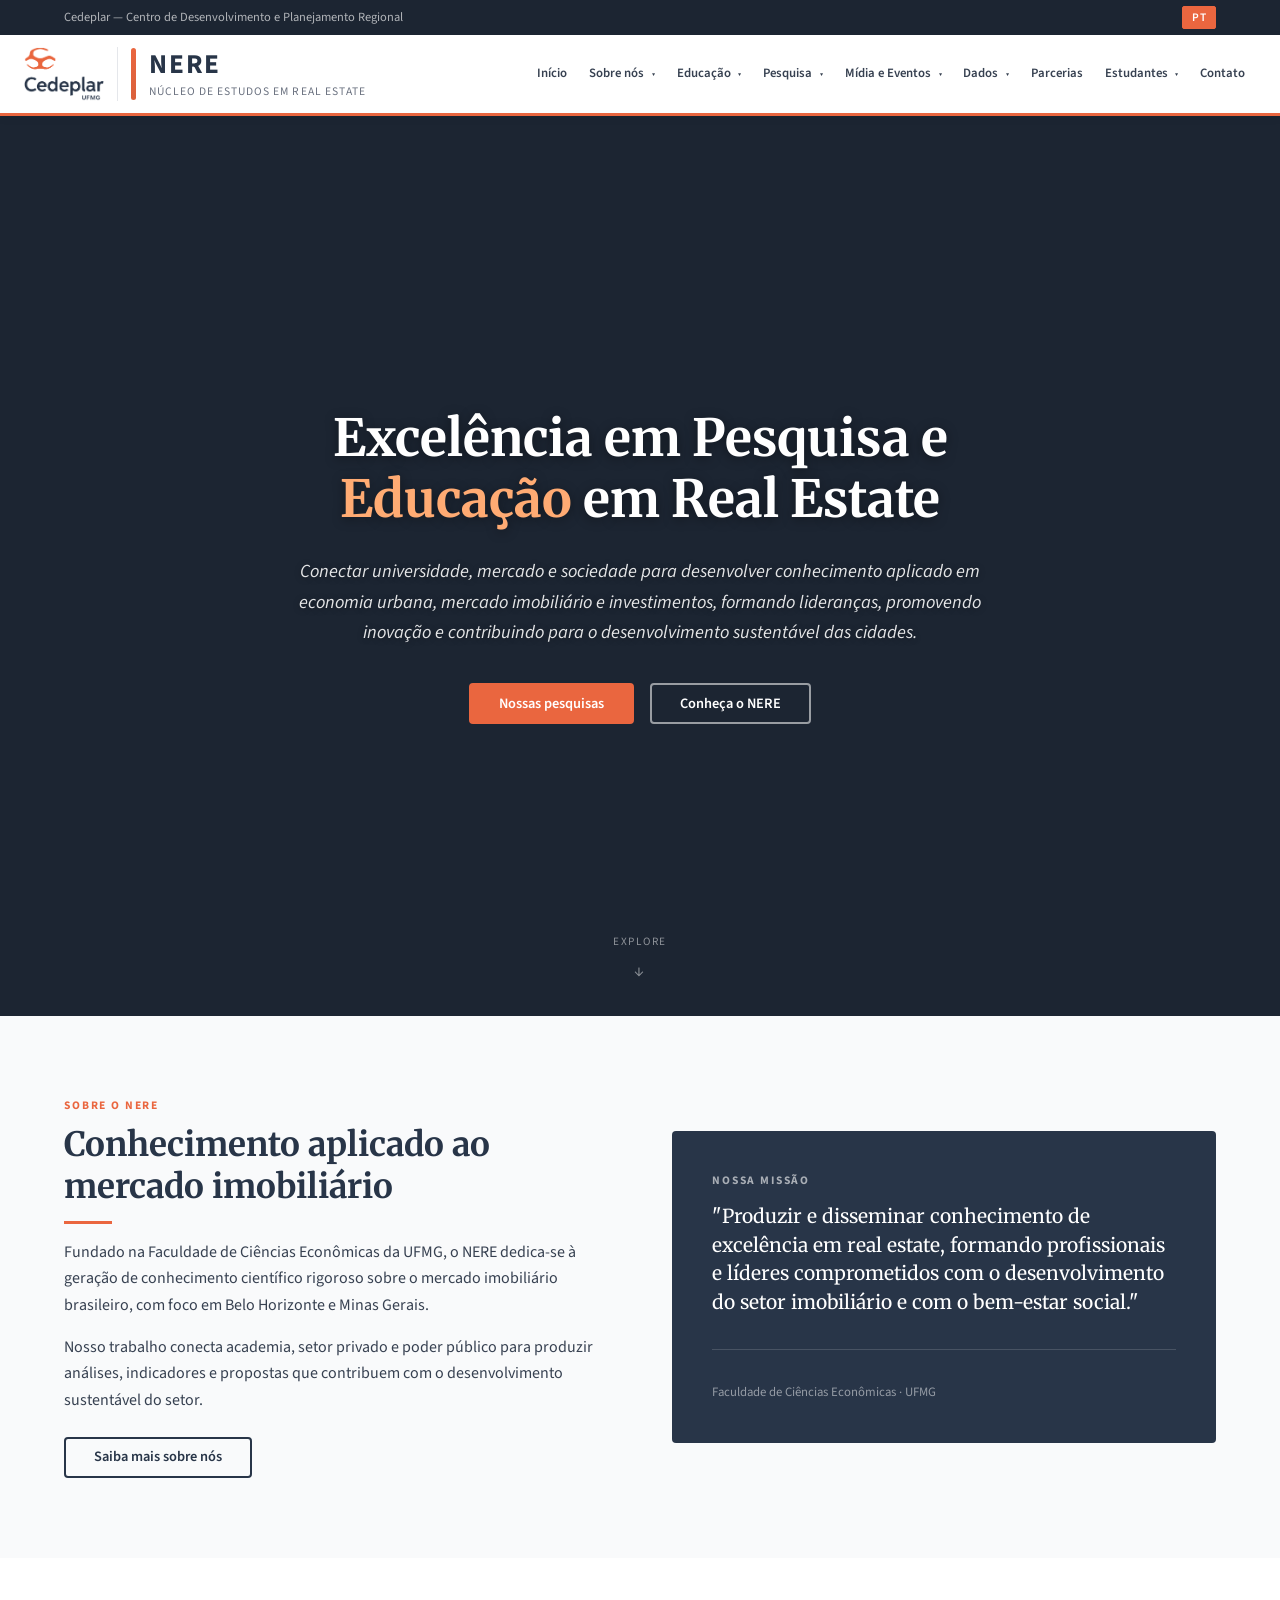
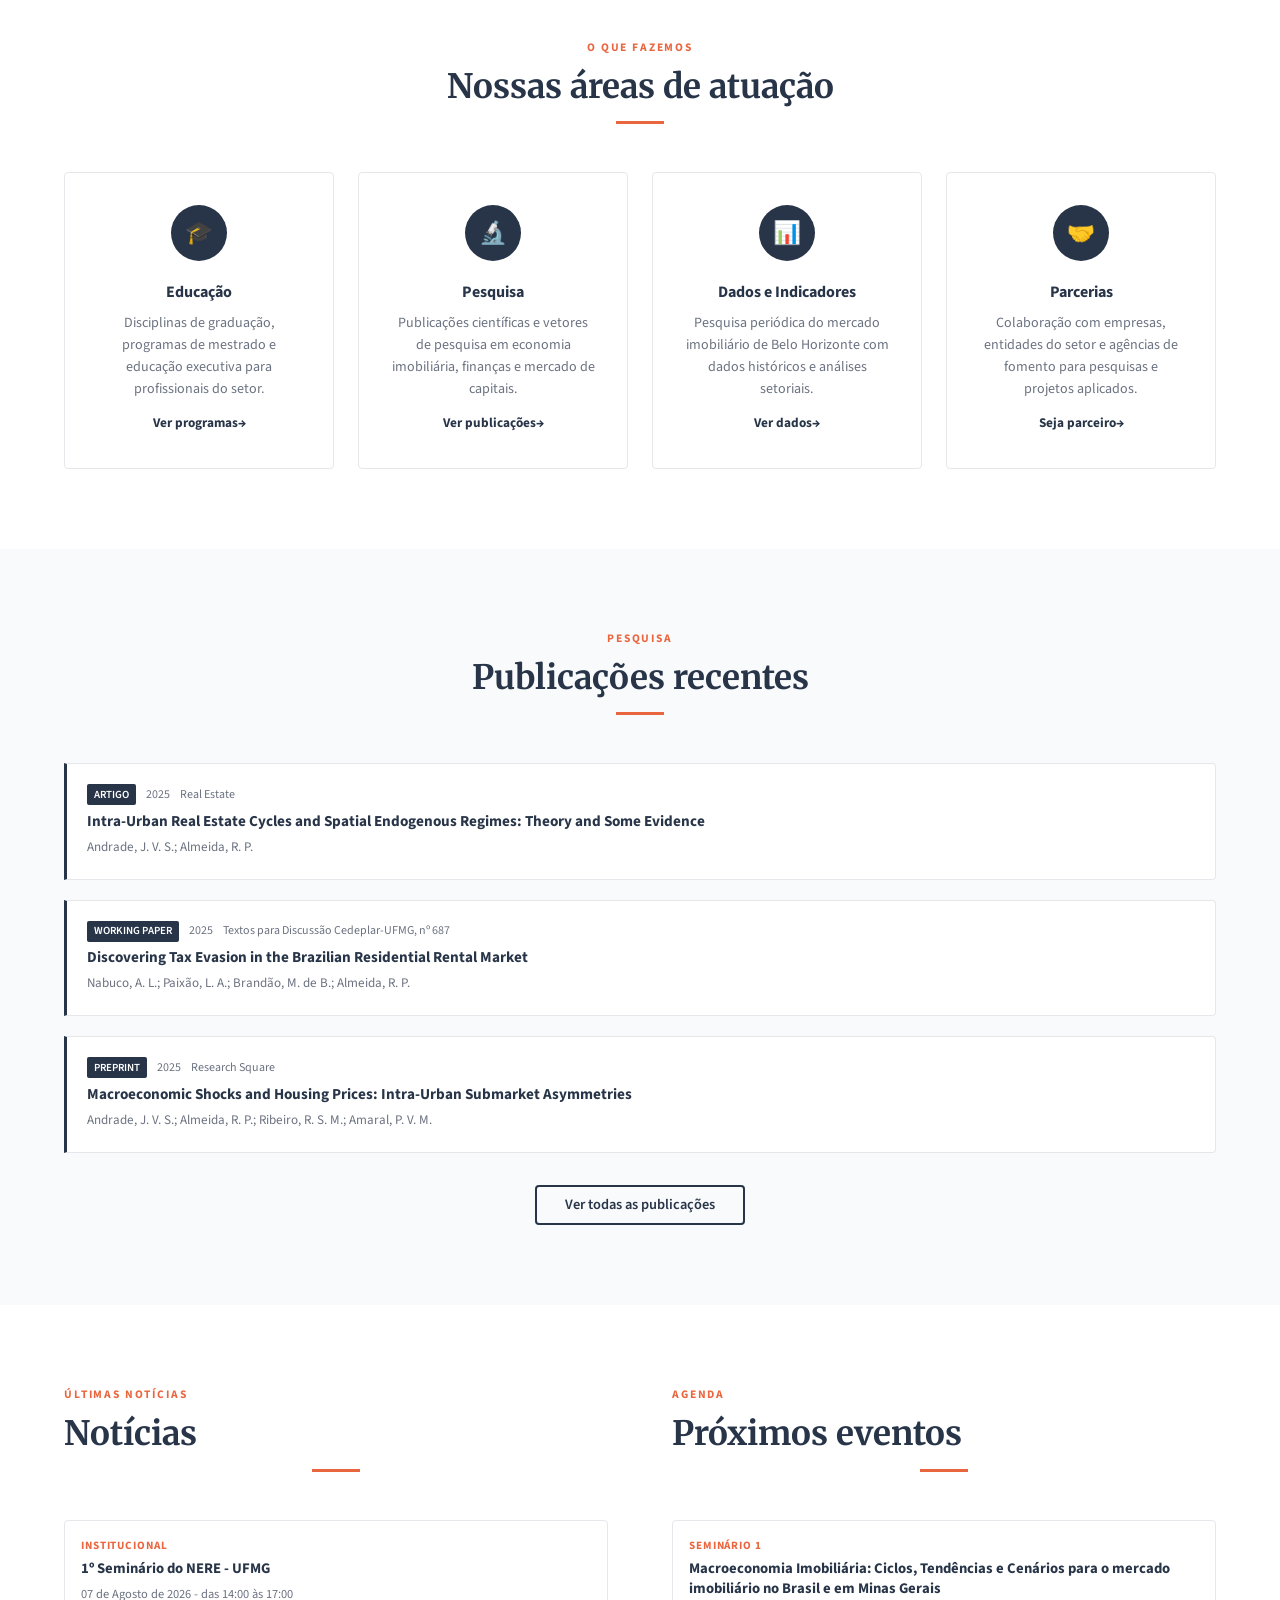
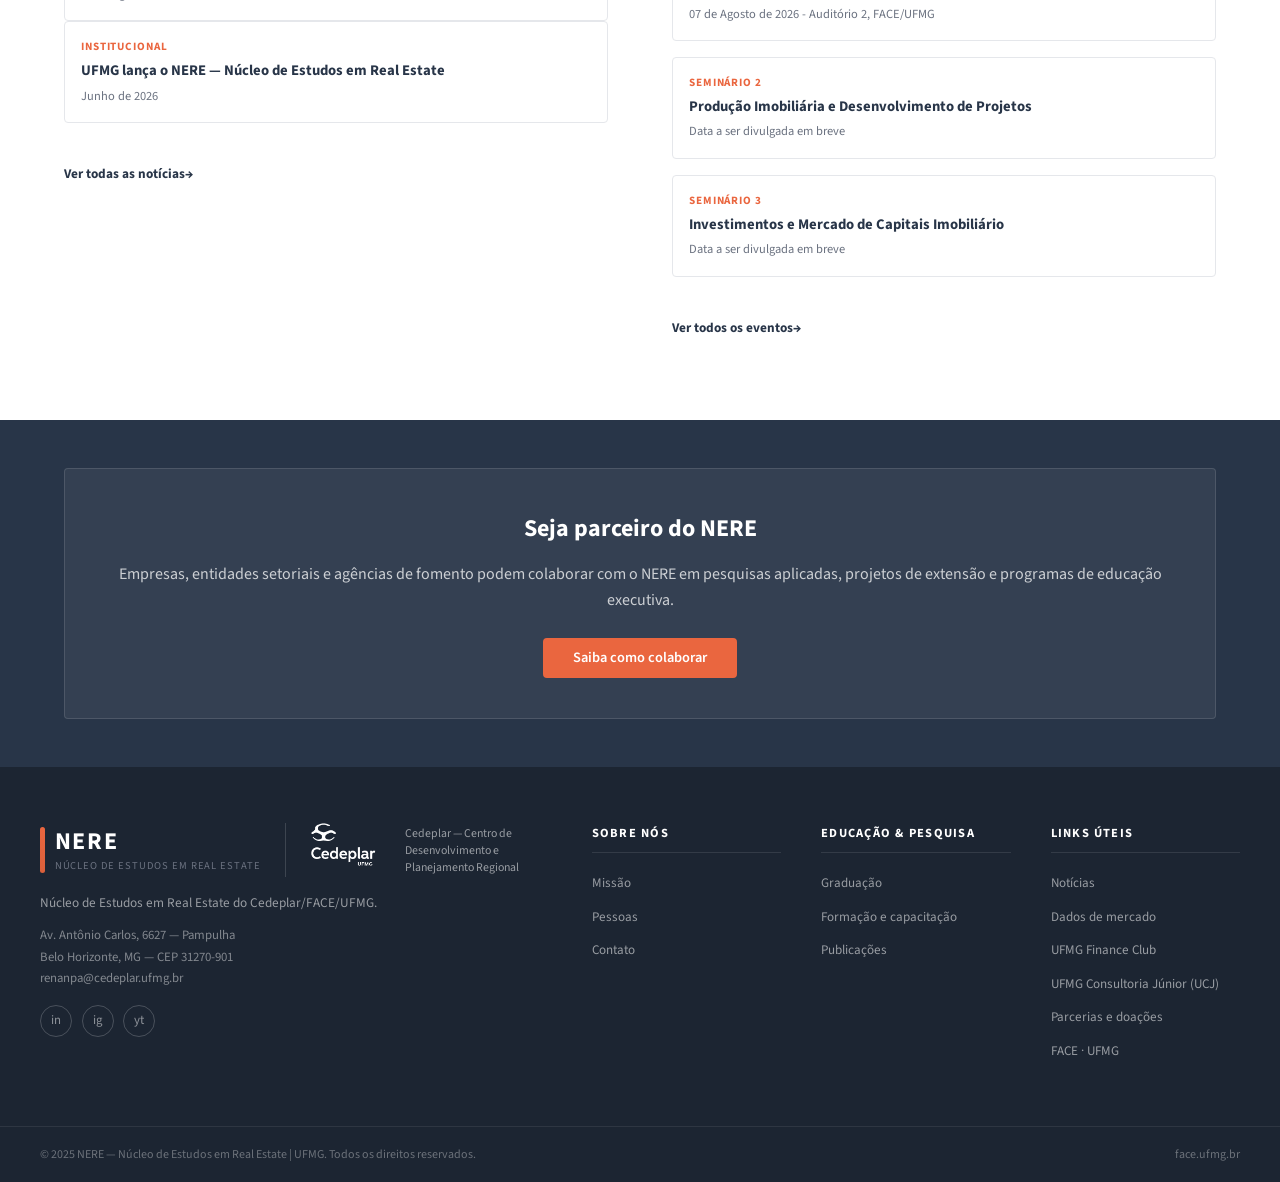
==== commit 62a65192: "refactor: rename CERE to NERE" ====
--- a/index.html
+++ b/index.html
@@ -1,108 +1,476 @@
 <!DOCTYPE html>
-<html lang="pt-BR">
+<html lang="pt-BR" class="lang-pt">
 <head>
   <meta charset="UTF-8">
   <meta name="viewport" content="width=device-width, initial-scale=1.0">
-  <meta name="robots" content="noindex">
-  <title>CERE — Em manutenção</title>
-  <style>
-    @import url('https://fonts.googleapis.com/css2?family=Source+Sans+3:wght@400;600;700&family=Merriweather:wght@400;700&display=swap');
-
-    :root {
-      --navy:       #283548;
-      --navy-dark:  #1c2532;
-      --navy-light: #3d5068;
-      --red:        #ea663f;
-      --red-dark:   #da603b;
-      --white:      #ffffff;
-      --font-sans:  'Source Sans 3', Arial, sans-serif;
-      --font-serif: 'Merriweather', Georgia, serif;
-      --radius:     4px;
-    }
-
-    *, *::before, *::after { box-sizing: border-box; margin: 0; padding: 0; }
-
-    body {
-      font-family: var(--font-sans);
-      line-height: 1.65;
-      color: var(--white);
-      background: linear-gradient(140deg, var(--navy-dark) 0%, var(--navy) 55%, var(--navy-light) 100%);
-      min-height: 100vh;
-      display: flex;
-      align-items: center;
-      justify-content: center;
-      padding: 2rem 1.25rem;
-    }
-
-    .card {
-      width: 100%;
-      max-width: 620px;
-      background: rgba(255, 255, 255, .04);
-      border: 1px solid rgba(255, 255, 255, .1);
-      border-bottom: 3px solid var(--red);
-      border-radius: var(--radius);
-      padding: 3rem 2.5rem;
-      text-align: left;
-    }
-
-    .site-logo { display: flex; align-items: center; gap: .8rem; }
-    .logo-accent {
-      width: 5px; height: 52px;
-      background: linear-gradient(to bottom, var(--red), var(--red-dark));
-      border-radius: 3px; flex-shrink: 0;
-    }
-    .logo-text { display: flex; flex-direction: column; line-height: 1.2; }
-    .logo-cere {
-      font-size: 1.7rem; font-weight: 700; letter-spacing: .07em;
-      color: var(--white); text-transform: uppercase;
-    }
-    .logo-name {
-      font-size: .72rem; text-transform: uppercase; letter-spacing: .09em;
-      margin-top: .2rem; color: rgba(255, 255, 255, .55);
-    }
-
-    h1 {
-      font-family: var(--font-serif);
-      font-size: 1.85rem;
-      line-height: 1.3;
-      margin-top: 2.5rem;
-    }
-
-    .lead {
-      margin-top: 1rem;
-      color: rgba(255, 255, 255, .75);
-    }
-
-    .lead-en {
-      margin-top: .6rem;
-      font-size: .9rem;
-      color: rgba(255, 255, 255, .5);
-    }
-
-    @media (max-width: 560px) {
-      .card { padding: 2.25rem 1.5rem; }
-      h1 { font-size: 1.5rem; margin-top: 2rem; }
-      .logo-cere { font-size: 1.45rem; }
-      .logo-name { font-size: .62rem; }
-    }
-  </style>
+  <title>NERE — Núcleo de Estudos em Real Estate | UFMG</title>
+  <meta name="description" content="Núcleo de Estudos em Real Estate da Faculdade de Ciências Econômicas da UFMG. Pesquisa, educação e dados sobre o mercado imobiliário.">
+  <link rel="stylesheet" href="css/style.css">
 </head>
 <body>
-  <main class="card">
-    <div class="site-logo">
-      <div class="logo-accent"></div>
-      <div class="logo-text">
-        <span class="logo-cere">REAL ESTATE - UFMG</span>
-      </div>
-    </div>
-
-    <h1>Site em manutenção</h1>
-    <p class="lead">
-      Estamos atualizando o conteúdo do site. Voltamos em breve — obrigado pela paciência.
-    </p>
-    <p class="lead-en">
-      This site is temporarily under maintenance. We will be back soon.
-    </p>
-  </main>
+
+  <!-- ===== TOP BAR ===== -->
+  <div class="topbar">
+    <div class="topbar-inner">
+      <div class="topbar-left">
+        <a href="https://cedeplar.ufmg.br" target="_blank" rel="noopener">
+          <span data-lang="pt">Cedeplar — Centro de Desenvolvimento e Planejamento Regional</span>
+          <span data-lang="en">Cedeplar — Center for Development and Regional Planning</span>
+        </a>
+      </div>
+      <div class="lang-toggle">
+        <button class="lang-btn active" data-lang="pt">PT</button>
+        <button class="lang-btn" data-lang="en">EN</button>
+      </div>
+    </div>
+  </div>
+
+  <!-- ===== HEADER ===== -->
+  <header class="site-header">
+    <div class="header-inner">
+      <a href="index.html" class="site-logo">
+        <div class="logo-institutional">
+          <img src="https://face.ufmg.br/images/template/ufmg.fw.png" alt="UFMG" class="logo-ufmg">
+          <div class="logo-affiliates">
+            <img src="https://face.ufmg.br/images/template/face.png" alt="FACE" class="logo-affiliate">
+            <img src="https://site.ipead.face.ufmg.br/wp-content/uploads/2023/01/Logo-ipead-02.png" alt="IPEAD" class="logo-affiliate">
+          </div>
+        </div>
+        <div class="logo-divider"></div>
+        <img src="img/logos/cedeplar.png" alt="Cedeplar — Centro de Desenvolvimento e Planejamento Regional" class="logo-cedeplar">
+        <div class="logo-divider"></div>
+        <div class="logo-accent"></div>
+        <div class="logo-text">
+          <span class="logo-nere">NERE</span>
+          <span class="logo-name" data-lang="pt">Núcleo de Estudos em Real Estate</span>
+          <span class="logo-name" data-lang="en">Real Estate Studies Center</span>
+        </div>
+      </a>
+
+      <nav class="main-nav" id="main-nav">
+        <ul>
+          <li><a href="index.html" data-lang="pt">Início</a><a href="index.html" data-lang="en">Home</a></li>
+
+          <li class="has-dropdown">
+            <a href="sobre/index.html">
+              <span data-lang="pt">Sobre nós</span><span data-lang="en">About us</span>
+              <span class="chevron">▾</span>
+            </a>
+            <ul class="dropdown">
+              <li><a href="sobre/index.html#missao"><span data-lang="pt">Missão</span><span data-lang="en">Mission</span></a></li>
+              <li><a href="sobre/index.html#pessoas"><span data-lang="pt">Pessoas</span><span data-lang="en">People</span></a></li>
+            </ul>
+          </li>
+
+          <li class="has-dropdown">
+            <a href="educacao/index.html">
+              <span data-lang="pt">Educação</span><span data-lang="en">Education</span>
+              <span class="chevron">▾</span>
+            </a>
+            <ul class="dropdown">
+              <li><a href="educacao/index.html#graduacao"><span data-lang="pt">Disciplinas de graduação</span><span data-lang="en">Undergraduate courses</span></a></li>
+              <li><a href="educacao/index.html#formacao-capacitacao"><span data-lang="pt">Programas de formação e capacitação</span><span data-lang="en">Training and capacity-building programs</span></a></li>
+            </ul>
+          </li>
+
+          <li class="has-dropdown">
+            <a href="pesquisa/index.html">
+              <span data-lang="pt">Pesquisa</span><span data-lang="en">Research</span>
+              <span class="chevron">▾</span>
+            </a>
+            <ul class="dropdown">
+              <li><a href="pesquisa/index.html#publicacoes"><span data-lang="pt">Publicações</span><span data-lang="en">Publications</span></a></li>
+              <li><a href="pesquisa/index.html#vetores"><span data-lang="pt">Vetores de pesquisa</span><span data-lang="en">Research areas</span></a></li>
+            </ul>
+          </li>
+
+          <li class="has-dropdown">
+            <a href="midia/index.html">
+              <span data-lang="pt">Mídia e Eventos</span><span data-lang="en">Media & Events</span>
+              <span class="chevron">▾</span>
+            </a>
+            <ul class="dropdown">
+              <li><a href="midia/index.html#noticias"><span data-lang="pt">Notícias</span><span data-lang="en">News</span></a></li>
+              <li><a href="midia/index.html#eventos"><span data-lang="pt">Eventos</span><span data-lang="en">Events</span></a></li>
+              <li><a href="midia/nere-na-midia/index.html"><span data-lang="pt">NERE na Mídia</span><span data-lang="en">NERE in the Media</span></a></li>
+            </ul>
+          </li>
+
+          <li class="has-dropdown">
+            <a href="dados/index.html">
+              <span data-lang="pt">Dados</span><span data-lang="en">Data</span>
+              <span class="chevron">▾</span>
+            </a>
+            <ul class="dropdown">
+              <li><a href="dados/index.html#indice-precos"><span data-lang="pt">Índice de Preços Imobiliários</span><span data-lang="en">Real Estate Price Index</span></a></li>
+              <li><a href="dados/index.html#notas-mercado"><span data-lang="pt">Notas ao Mercado e Policy Briefings</span><span data-lang="en">Market Notes & Policy Briefings</span></a></li>
+            </ul>
+          </li>
+
+          <li><a href="parcerias/index.html"><span data-lang="pt">Parcerias</span><span data-lang="en">Partnerships</span></a></li>
+
+          <li class="has-dropdown">
+            <a href="estudantes/index.html">
+              <span data-lang="pt">Estudantes</span><span data-lang="en">Students</span>
+              <span class="chevron">▾</span>
+            </a>
+            <ul class="dropdown">
+              <li><a href="estudantes/index.html#finance-club">UFMG Finance Club</a></li>
+              <li><a href="estudantes/index.html#ucj"><span data-lang="pt">UFMG Consultoria Júnior (UCJ)</span><span data-lang="en">UFMG Junior Consulting (UCJ)</span></a></li>
+            </ul>
+          </li>
+
+          <li><a href="sobre/index.html#contato"><span data-lang="pt">Contato</span><span data-lang="en">Contact us</span></a></li>
+        </ul>
+      </nav>
+
+      <button class="hamburger" id="hamburger" aria-label="Menu">
+        <span></span><span></span><span></span>
+      </button>
+    </div>
+  </header>
+
+  <!-- ===== VIDEO HERO ===== -->
+  <section class="video-hero">
+    <div class="video-bg-wrapper">
+      <!-- Pexels free-license drone footage of Belo Horizonte (no ads, no platform dependency) -->
+      <video autoplay muted loop playsinline preload="auto">
+        <source src="https://videos.pexels.com/video-files/33932750/14399596_1920_1080_30fps.mp4" type="video/mp4">
+        <source src="https://videos.pexels.com/video-files/32838879/13996956_1920_1080_30fps.mp4" type="video/mp4">
+      </video>
+    </div>
+    <div class="video-overlay"></div>
+    <div class="video-content">
+      <h1 data-lang="pt">Excelência em Pesquisa e <em>Educação</em> em Real Estate</h1>
+      <h1 data-lang="en">Excellence in <em>Real Estate</em> Research and Education</h1>
+      <p class="video-mission" data-lang="pt">Conectar universidade, mercado e sociedade para desenvolver conhecimento aplicado em economia urbana, mercado imobiliário e investimentos, formando lideranças, promovendo inovação e contribuindo para o desenvolvimento sustentável das cidades.</p>
+      <p class="video-mission" data-lang="en">Connecting university, market, and society to develop applied knowledge in urban economics, real estate, and investments — training leaders, fostering innovation, and contributing to the sustainable development of cities.</p>
+      <div class="hero-cta">
+        <a href="pesquisa/index.html" class="btn btn-primary" data-lang="pt">Nossas pesquisas</a>
+        <a href="pesquisa/index.html" class="btn btn-primary" data-lang="en">Our research</a>
+        <a href="sobre/index.html" class="btn btn-outline" data-lang="pt">Conheça o NERE</a>
+        <a href="sobre/index.html" class="btn btn-outline" data-lang="en">About NERE</a>
+      </div>
+    </div>
+    <div class="video-scroll-hint" aria-hidden="true">
+      <span data-lang="pt">Explore</span><span data-lang="en">Explore</span>
+    </div>
+  </section>
+
+
+  <!-- ===== SOBRE O NERE ===== -->
+  <section class="section bg-light">
+    <div class="container">
+      <div style="display:grid;grid-template-columns:1fr 1fr;gap:4rem;align-items:center;">
+        <div>
+          <p class="eyebrow" data-lang="pt">Sobre o NERE</p>
+          <p class="eyebrow" data-lang="en">About NERE</p>
+          <h2 class="section-title" data-lang="pt">Conhecimento aplicado ao mercado imobiliário</h2>
+          <h2 class="section-title" data-lang="en">Applied knowledge for the real estate market</h2>
+          <div class="divider"></div>
+          <p data-lang="pt" style="color:var(--gray-700);margin-bottom:1rem;">Fundado na Faculdade de Ciências Econômicas da UFMG, o NERE dedica-se à geração de conhecimento científico rigoroso sobre o mercado imobiliário brasileiro, com foco em Belo Horizonte e Minas Gerais.</p>
+          <p data-lang="en" style="color:var(--gray-700);margin-bottom:1rem;">Founded at UFMG's Faculty of Economic Sciences, NERE is dedicated to generating rigorous scientific knowledge about the Brazilian real estate market, with a focus on Belo Horizonte and Minas Gerais.</p>
+          <p data-lang="pt" style="color:var(--gray-700);margin-bottom:1.5rem;">Nosso trabalho conecta academia, setor privado e poder público para produzir análises, indicadores e propostas que contribuem com o desenvolvimento sustentável do setor.</p>
+          <p data-lang="en" style="color:var(--gray-700);margin-bottom:1.5rem;">Our work connects academia, the private sector, and government to produce analyses, indicators, and proposals that contribute to the sustainable development of the sector.</p>
+          <a href="sobre/index.html" class="btn btn-ghost" data-lang="pt">Saiba mais sobre nós</a>
+          <a href="sobre/index.html" class="btn btn-ghost" data-lang="en">Learn more about us</a>
+        </div>
+        <div style="background:var(--navy);border-radius:var(--radius);padding:2.5rem;color:white;">
+          <p class="eyebrow" style="color:rgba(255,255,255,.6);" data-lang="pt">Nossa missão</p>
+          <p class="eyebrow" style="color:rgba(255,255,255,.6);" data-lang="en">Our mission</p>
+          <p data-lang="pt" style="font-size:1.2rem;font-family:var(--font-serif);line-height:1.5;margin-top:.75rem;">"Produzir e disseminar conhecimento de excelência em real estate, formando profissionais e líderes comprometidos com o desenvolvimento do setor imobiliário e com o bem-estar social."</p>
+          <p data-lang="en" style="font-size:1.2rem;font-family:var(--font-serif);line-height:1.5;margin-top:.75rem;">"To produce and disseminate excellence in real estate knowledge, training professionals and leaders committed to sector development and social well-being."</p>
+          <div style="margin-top:2rem;padding-top:2rem;border-top:1px solid rgba(255,255,255,.15);">
+            <p style="font-size:.8rem;color:rgba(255,255,255,.5);" data-lang="pt">Faculdade de Ciências Econômicas · UFMG</p>
+            <p style="font-size:.8rem;color:rgba(255,255,255,.5);" data-lang="en">Faculty of Economic Sciences · UFMG</p>
+          </div>
+        </div>
+      </div>
+    </div>
+  </section>
+
+  <!-- ===== ÁREAS ===== -->
+  <section class="section">
+    <div class="container">
+      <div class="section-header">
+        <p class="eyebrow" data-lang="pt">O que fazemos</p>
+        <p class="eyebrow" data-lang="en">What we do</p>
+        <h2 class="section-title" data-lang="pt">Nossas áreas de atuação</h2>
+        <h2 class="section-title" data-lang="en">Our areas of expertise</h2>
+        <div class="divider"></div>
+      </div>
+      <div class="grid grid-4">
+
+        <div class="feature-card">
+          <div class="feature-icon">🎓</div>
+          <h3 data-lang="pt">Educação</h3>
+          <h3 data-lang="en">Education</h3>
+          <p data-lang="pt">Disciplinas de graduação, programas de mestrado e educação executiva para profissionais do setor.</p>
+          <p data-lang="en">Undergraduate courses, master's programs, and executive education for real estate professionals.</p>
+          <a href="educacao/index.html" class="card-link" data-lang="pt">Ver programas</a>
+          <a href="educacao/index.html" class="card-link" data-lang="en">View programs</a>
+        </div>
+
+        <div class="feature-card">
+          <div class="feature-icon">🔬</div>
+          <h3 data-lang="pt">Pesquisa</h3>
+          <h3 data-lang="en">Research</h3>
+          <p data-lang="pt">Publicações científicas e vetores de pesquisa em economia imobiliária, finanças e mercado de capitais.</p>
+          <p data-lang="en">Scientific publications and research in real estate economics, finance, and capital markets.</p>
+          <a href="pesquisa/index.html" class="card-link" data-lang="pt">Ver publicações</a>
+          <a href="pesquisa/index.html" class="card-link" data-lang="en">View publications</a>
+        </div>
+
+        <div class="feature-card">
+          <div class="feature-icon">📊</div>
+          <h3 data-lang="pt">Dados e Indicadores</h3>
+          <h3 data-lang="en">Data & Indicators</h3>
+          <p data-lang="pt">Pesquisa periódica do mercado imobiliário de Belo Horizonte com dados históricos e análises setoriais.</p>
+          <p data-lang="en">Periodic Belo Horizonte real estate market research with historical data and sector analysis.</p>
+          <a href="dados/index.html" class="card-link" data-lang="pt">Ver dados</a>
+          <a href="dados/index.html" class="card-link" data-lang="en">View data</a>
+        </div>
+
+        <div class="feature-card">
+          <div class="feature-icon">🤝</div>
+          <h3 data-lang="pt">Parcerias</h3>
+          <h3 data-lang="en">Partnerships</h3>
+          <p data-lang="pt">Colaboração com empresas, entidades do setor e agências de fomento para pesquisas e projetos aplicados.</p>
+          <p data-lang="en">Collaboration with companies, sector entities, and funding agencies for applied research and projects.</p>
+          <a href="parcerias/index.html" class="card-link" data-lang="pt">Seja parceiro</a>
+          <a href="parcerias/index.html" class="card-link" data-lang="en">Become a partner</a>
+        </div>
+
+      </div>
+    </div>
+  </section>
+
+  <!-- ===== PUBLICAÇÕES RECENTES ===== -->
+  <section class="section bg-light">
+    <div class="container">
+      <div class="section-header">
+        <p class="eyebrow" data-lang="pt">Pesquisa</p>
+        <p class="eyebrow" data-lang="en">Research</p>
+        <h2 class="section-title" data-lang="pt">Publicações recentes</h2>
+        <h2 class="section-title" data-lang="en">Recent publications</h2>
+        <div class="divider"></div>
+      </div>
+      <div class="pub-list">
+        <div class="pub-item">
+          <div class="pub-meta">
+            <span class="pub-type" data-lang="pt">Artigo</span>
+            <span class="pub-type" data-lang="en">Article</span>
+            <span>2025</span>
+            <span>Real Estate</span>
+          </div>
+          <p class="pub-title"><a href="https://doi.org/10.3390/realestate2030007" target="_blank" rel="noopener">Intra-Urban Real Estate Cycles and Spatial Endogenous Regimes: Theory and Some Evidence</a></p>
+          <p class="pub-authors">Andrade, J. V. S.; Almeida, R. P.</p>
+        </div>
+        <div class="pub-item">
+          <div class="pub-meta">
+            <span class="pub-type">Working paper</span>
+            <span>2025</span>
+            <span>Textos para Discussão Cedeplar-UFMG, nº 687</span>
+          </div>
+          <p class="pub-title"><a href="https://ideas.repec.org/p/cdp/texdis/td687.html" target="_blank" rel="noopener">Discovering Tax Evasion in the Brazilian Residential Rental Market</a></p>
+          <p class="pub-authors">Nabuco, A. L.; Paixão, L. A.; Brandão, M. de B.; Almeida, R. P.</p>
+        </div>
+        <div class="pub-item">
+          <div class="pub-meta">
+            <span class="pub-type">Preprint</span>
+            <span>2025</span>
+            <span>Research Square</span>
+          </div>
+          <p class="pub-title"><a href="https://www.researchsquare.com/article/rs-8971207/v1" target="_blank" rel="noopener">Macroeconomic Shocks and Housing Prices: Intra-Urban Submarket Asymmetries</a></p>
+          <p class="pub-authors">Andrade, J. V. S.; Almeida, R. P.; Ribeiro, R. S. M.; Amaral, P. V. M.</p>
+        </div>
+      </div>
+      <div class="text-center mt-4">
+        <a href="pesquisa/index.html#publicacoes" class="btn btn-ghost" data-lang="pt">Ver todas as publicações</a>
+        <a href="pesquisa/index.html#publicacoes" class="btn btn-ghost" data-lang="en">View all publications</a>
+      </div>
+    </div>
+  </section>
+
+  <!-- ===== NOTÍCIAS E EVENTOS ===== -->
+  <section class="section">
+    <div class="container">
+      <div style="display:grid;grid-template-columns:1fr 1fr;gap:4rem;">
+
+        <div>
+          <div class="section-header left">
+            <p class="eyebrow" data-lang="pt">Últimas notícias</p>
+            <p class="eyebrow" data-lang="en">Latest news</p>
+            <h2 class="section-title" data-lang="pt">Notícias</h2>
+            <h2 class="section-title" data-lang="en">News</h2>
+            <div class="divider"></div>
+          </div>
+          <div class="news-list">
+            <div class="news-item">
+              <div class="news-body" style="flex:1;">
+                <p class="news-tag" data-lang="pt">Institucional</p>
+                <p class="news-title">
+                  <a href="midia/index.html#primeiro-seminario-nere" data-lang="pt">1º Seminário do NERE - UFMG</a>
+                  <a href="midia/index.html#primeiro-seminario-nere" data-lang="en">UFMG launches NERE — Real Estate Studies Center</a></p>
+                <p style="font-size:.78rem;color:var(--gray-500);margin-top:.3rem;" data-lang="pt">07 de Agosto de 2026 - das 14:00 às 17:00</p>
+                <p style="font-size:.78rem;color:var(--gray-500);margin-top:.3rem;" data-lang="en">August 7, 2026, 2:00 PM - 5:00 PM</p>
+              </div>
+            </div>
+          </div>
+          <div class="news-list">
+            <div class="news-item">
+              <div class="news-body" style="flex:1;">
+                <p class="news-tag" data-lang="pt">Institucional</p>
+                <p class="news-title"><a href="midia/index.html#lancamento-nere" data-lang="pt">UFMG lança o NERE — Núcleo de Estudos em Real Estate</a><a href="midia/index.html#lancamento-nere" data-lang="en">UFMG launches NERE — Real Estate Studies Center</a></p>
+                <p style="font-size:.78rem;color:var(--gray-500);margin-top:.3rem;" data-lang="pt">Junho de 2026</p>
+                <p style="font-size:.78rem;color:var(--gray-500);margin-top:.3rem;" data-lang="en">June 2026</p>
+              </div>
+            </div>
+          </div>
+          <div class="mt-3">
+            <a href="midia/index.html#noticias" class="card-link" data-lang="pt">Ver todas as notícias</a>
+            <a href="midia/index.html#noticias" class="card-link" data-lang="en">View all news</a>
+          </div>
+        </div>
+
+        <div>
+          <div class="section-header left">
+            <p class="eyebrow" data-lang="pt">Agenda</p>
+            <p class="eyebrow" data-lang="en">Calendar</p>
+            <h2 class="section-title" data-lang="pt">Próximos eventos</h2>
+            <h2 class="section-title" data-lang="en">Upcoming events</h2>
+            <div class="divider"></div>
+          </div>
+          <div class="news-list">
+            <div class="news-item">
+              <div class="news-body" style="flex:1;">
+                <p class="news-tag" data-lang="pt">Seminário 1</p>
+                <p class="news-tag" data-lang="en">Seminar 1</p>
+                <p class="news-title" data-lang="pt">Macroeconomia Imobiliária: Ciclos, Tendências e Cenários para o mercado imobiliário no Brasil e em Minas Gerais</p>
+                <p class="news-title" data-lang="en">Real Estate Macroeconomics: Cycles, Trends, and Scenarios for the Real Estate Market in Brazil and Minas Gerais</p>
+                <p style="font-size:.78rem;color:var(--gray-500);margin-top:.3rem;" data-lang="pt">07 de Agosto de 2026 - Auditório 2, FACE/UFMG</p>
+                <p style="font-size:.78rem;color:var(--gray-500);margin-top:.3rem;" data-lang="en">August 7, 2026 - Room 2, FACE/UFMG</p>
+              </div>
+            </div>
+            <div class="news-item">
+              <div class="news-body" style="flex:1;">
+                <p class="news-tag" data-lang="pt">Seminário 2</p>
+                <p class="news-tag" data-lang="en">Seminar 2</p>
+                <p class="news-title" data-lang="pt">Produção Imobiliária e Desenvolvimento de Projetos</p>
+                <p class="news-title" data-lang="en">Real Estate Production and Project Development</p>
+                <p style="font-size:.78rem;color:var(--gray-500);margin-top:.3rem;" data-lang="pt">Data a ser divulgada em breve</p>
+                <p style="font-size:.78rem;color:var(--gray-500);margin-top:.3rem;" data-lang="en">Date to be announced soon</p>
+              </div>
+            </div>
+            <div class="news-item">
+              <div class="news-body" style="flex:1;">
+                <p class="news-tag" data-lang="pt">Seminário 3</p>
+                <p class="news-tag" data-lang="en">Seminar 3</p>
+                <p class="news-title" data-lang="pt">Investimentos e Mercado de Capitais Imobiliário</p>
+                <p class="news-title" data-lang="en">Real Estate Investments and Capital Markets</p>
+                <p style="font-size:.78rem;color:var(--gray-500);margin-top:.3rem;" data-lang="pt">Data a ser divulgada em breve</p>
+                <p style="font-size:.78rem;color:var(--gray-500);margin-top:.3rem;" data-lang="en">Date to be announced soon</p>
+              </div>
+            </div>
+          </div>
+          <div class="mt-3">
+            <a href="midia/index.html#eventos" class="card-link" data-lang="pt">Ver todos os eventos</a>
+            <a href="midia/index.html#eventos" class="card-link" data-lang="en">View all events</a>
+          </div>
+        </div>
+
+      </div>
+    </div>
+  </section>
+
+  <!-- ===== CTA PARCERIAS ===== -->
+  <section class="section-sm bg-navy">
+    <div class="container">
+      <div class="cta-box" style="background:rgba(255,255,255,.06);border:1px solid rgba(255,255,255,.12);">
+        <h2 data-lang="pt">Seja parceiro do NERE</h2>
+        <h2 data-lang="en">Partner with NERE</h2>
+        <p data-lang="pt">Empresas, entidades setoriais e agências de fomento podem colaborar com o NERE em pesquisas aplicadas, projetos de extensão e programas de educação executiva.</p>
+        <p data-lang="en">Companies, sector entities, and funding agencies can collaborate with NERE on applied research, extension projects, and executive education programs.</p>
+        <a href="parcerias/index.html" class="btn btn-primary" data-lang="pt">Saiba como colaborar</a>
+        <a href="parcerias/index.html" class="btn btn-primary" data-lang="en">Learn how to collaborate</a>
+      </div>
+    </div>
+  </section>
+
+  <!-- ===== FOOTER ===== -->
+  <footer class="site-footer">
+    <div class="footer-main">
+      <div class="footer-grid">
+        <div class="footer-brand">
+          <div class="footer-brand-logos">
+            <div class="site-logo" style="gap:.6rem;">
+              <div class="logo-accent" style="height:46px;"></div>
+              <div class="logo-text">
+                <span class="logo-nere">NERE</span>
+                <span class="logo-name" data-lang="pt">Núcleo de Estudos em Real Estate</span>
+                <span class="logo-name" data-lang="en">Real Estate Studies Center</span>
+              </div>
+            </div>
+            <div class="footer-cedeplar">
+              <img src="img/logos/cedeplar-branco.png" alt="Cedeplar" class="footer-cedeplar-logo">
+              <span class="footer-cedeplar-name" data-lang="pt">Cedeplar — Centro de Desenvolvimento e Planejamento Regional</span>
+              <span class="footer-cedeplar-name" data-lang="en">Cedeplar — Center for Development and Regional Planning</span>
+            </div>
+          </div>
+          <p data-lang="pt">Núcleo de Estudos em Real Estate do Cedeplar/FACE/UFMG.</p>
+          <p data-lang="en">Reference center for real estate studies at Cedeplar/FACE/UFMG.</p>
+          <address data-lang="pt">Av. Antônio Carlos, 6627 — Pampulha<br>Belo Horizonte, MG — CEP 31270-901<br>renanpa@cedeplar.ufmg.br</address>
+          <address data-lang="en">Av. Antônio Carlos, 6627 — Pampulha<br>Belo Horizonte, MG — ZIP 31270-901<br>renanpa@cedeplar.ufmg.br</address>
+          <div class="social-links">
+            <a href="#" class="social-link" aria-label="LinkedIn">in</a>
+            <a href="#" class="social-link" aria-label="Instagram">ig</a>
+            <a href="#" class="social-link" aria-label="YouTube">yt</a>
+          </div>
+        </div>
+
+        <div class="footer-col">
+          <h4 data-lang="pt">Sobre nós</h4>
+          <h4 data-lang="en">About us</h4>
+          <ul>
+            <li><a href="sobre/index.html#missao"><span data-lang="pt">Missão</span><span data-lang="en">Mission</span></a></li>
+            <li><a href="sobre/index.html#pessoas"><span data-lang="pt">Pessoas</span><span data-lang="en">People</span></a></li>
+            <li><a href="sobre/index.html#contato"><span data-lang="pt">Contato</span><span data-lang="en">Contact</span></a></li>
+          </ul>
+        </div>
+
+        <div class="footer-col">
+          <h4 data-lang="pt">Educação & Pesquisa</h4>
+          <h4 data-lang="en">Education & Research</h4>
+          <ul>
+            <li><a href="educacao/index.html#graduacao"><span data-lang="pt">Graduação</span><span data-lang="en">Undergraduate</span></a></li>
+            <li><a href="educacao/index.html#formacao-capacitacao"><span data-lang="pt">Formação e capacitação</span><span data-lang="en">Training and capacity-building</span></a></li>
+            <li><a href="pesquisa/index.html#publicacoes"><span data-lang="pt">Publicações</span><span data-lang="en">Publications</span></a></li>
+          </ul>
+        </div>
+
+        <div class="footer-col">
+          <h4 data-lang="pt">Links úteis</h4>
+          <h4 data-lang="en">Useful links</h4>
+          <ul>
+            <li><a href="midia/index.html#noticias"><span data-lang="pt">Notícias</span><span data-lang="en">News</span></a></li>
+            <li><a href="dados/index.html"><span data-lang="pt">Dados de mercado</span><span data-lang="en">Market data</span></a></li>
+            <li><a href="estudantes/index.html#finance-club">UFMG Finance Club</a></li>
+            <li><a href="estudantes/index.html#ucj">UFMG Consultoria Júnior (UCJ)</a></li>
+            <li><a href="parcerias/index.html"><span data-lang="pt">Parcerias e doações</span><span data-lang="en">Partnerships & donations</span></a></li>
+            <li><a href="https://face.ufmg.br" target="_blank" rel="noopener">FACE · UFMG</a></li>
+          </ul>
+        </div>
+      </div>
+    </div>
+    <div class="footer-bottom">
+      <div class="footer-bottom-inner">
+        <span data-lang="pt">© 2025 NERE — Núcleo de Estudos em Real Estate | UFMG. Todos os direitos reservados.</span>
+        <span data-lang="en">© 2025 NERE — Real Estate Studies Center | UFMG. All rights reserved.</span>
+        <a href="https://face.ufmg.br" target="_blank" rel="noopener">face.ufmg.br</a>
+      </div>
+    </div>
+  </footer>
+
+  <script src="js/main.js"></script>
 </body>
 </html>
--- a/css/style.css
+++ b/css/style.css
@@ -0,0 +1,1573 @@
+/* ============================================================
+   NERE — Núcleo de Estudos em Real Estate | UFMG
+   Identidade visual baseada em FACE UFMG (face.ufmg.br)
+   ============================================================ */
+
+@import url("https://fonts.googleapis.com/css2?family=Source+Sans+3:wght@400;600;700&family=Merriweather:wght@400;700&display=swap");
+
+/* ----- Variables ----- */
+:root {
+  --navy: #283548;
+  --navy-dark: #1c2532;
+  --navy-light: #3d5068;
+  --red: #ea663f;
+  --red-dark: #da603b;
+  --gray-50: #f9fafb;
+  --gray-100: #f3f4f6;
+  --gray-200: #e5e7eb;
+  --gray-300: #d1d5db;
+  --gray-500: #6b7280;
+  --gray-700: #374151;
+  --gray-900: #111827;
+  --white: #ffffff;
+  --font-sans: "Source Sans 3", Arial, sans-serif;
+  --font-serif: "Merriweather", Georgia, serif;
+  --shadow-sm: 0 1px 3px rgba(0, 0, 0, 0.1);
+  --shadow-md: 0 4px 12px rgba(0, 0, 0, 0.12);
+  --shadow-lg: 0 10px 30px rgba(0, 0, 0, 0.15);
+  --radius: 4px;
+  --transition: 0.2s ease;
+}
+
+/* ----- Reset ----- */
+*,
+*::before,
+*::after {
+  box-sizing: border-box;
+  margin: 0;
+  padding: 0;
+}
+html {
+  scroll-behavior: smooth;
+}
+body {
+  font-family: var(--font-sans);
+  color: var(--gray-900);
+  line-height: 1.65;
+  background: var(--white);
+}
+a {
+  color: inherit;
+  text-decoration: none;
+}
+img {
+  max-width: 100%;
+  height: auto;
+  display: block;
+}
+ul {
+  list-style: none;
+}
+button {
+  font-family: inherit;
+}
+
+/* ----- Language toggle ----- */
+html.lang-en [data-lang="pt"],
+html.lang-pt [data-lang="en"] {
+  display: none !important;
+}
+
+/* ============================================================
+   TOP BAR
+   ============================================================ */
+.topbar {
+  background: var(--navy-dark);
+  color: rgba(255, 255, 255, 0.65);
+  font-size: 0.78rem;
+  padding: 0.35rem 0;
+}
+.topbar-inner {
+  max-width: 1200px;
+  margin: 0 auto;
+  padding: 0 1.5rem;
+  display: flex;
+  justify-content: space-between;
+  align-items: center;
+  gap: 1rem;
+}
+.topbar-left {
+  display: flex;
+  gap: 1.25rem;
+  align-items: center;
+}
+.topbar-left a {
+  color: rgba(255, 255, 255, 0.65);
+  transition: color var(--transition);
+}
+.topbar-left a:hover {
+  color: var(--white);
+}
+
+.lang-toggle {
+  display: flex;
+  gap: 0.35rem;
+}
+.lang-btn {
+  background: none;
+  border: 1px solid rgba(255, 255, 255, 0.3);
+  color: rgba(255, 255, 255, 0.65);
+  padding: 0.15rem 0.55rem;
+  font-size: 0.72rem;
+  font-weight: 600;
+  border-radius: 2px;
+  cursor: pointer;
+  letter-spacing: 0.04em;
+  transition:
+    background var(--transition),
+    border-color var(--transition),
+    color var(--transition);
+}
+.lang-btn:hover,
+.lang-btn.active {
+  background: var(--red);
+  border-color: var(--red);
+  color: var(--white);
+}
+
+/* ============================================================
+   HEADER & NAV
+   ============================================================ */
+.site-header {
+  background: var(--white);
+  position: sticky;
+  top: 0;
+  z-index: 500;
+  box-shadow: 0 2px 8px rgba(0, 0, 0, 0.08);
+  border-bottom: 3px solid var(--red);
+}
+.header-inner {
+  max-width: 1320px;
+  margin: 0 auto;
+  padding: 0.75rem 1.5rem;
+  display: flex;
+  justify-content: space-between;
+  align-items: center;
+  gap: 1.25rem;
+}
+
+/* Logo */
+.site-logo {
+  display: flex;
+  align-items: center;
+  gap: 0.8rem;
+  color: var(--navy);
+  flex-shrink: 0;
+  text-decoration: none;
+}
+.logo-accent {
+  width: 5px;
+  height: 52px;
+  background: linear-gradient(to bottom, var(--red), var(--red-dark));
+  border-radius: 3px;
+  flex-shrink: 0;
+}
+.logo-text {
+  display: flex;
+  flex-direction: column;
+  line-height: 1.2;
+}
+.logo-nere {
+  font-size: 1.7rem;
+  font-weight: 700;
+  letter-spacing: 0.07em;
+  color: var(--navy);
+  text-transform: uppercase;
+}
+.logo-name {
+  font-size: 0.72rem;
+  color: var(--gray-500);
+  text-transform: uppercase;
+  letter-spacing: 0.09em;
+  margin-top: 0.2rem;
+}
+.logo-institutional {
+  display: flex;
+  flex-direction: column;
+  align-items: flex-start;
+  gap: 0.32rem;
+}
+.logo-ufmg {
+  height: 28px;
+  width: auto;
+  display: block;
+  opacity: 0.85;
+}
+.logo-affiliates {
+  display: flex;
+  gap: 0.6rem;
+  align-items: center;
+}
+.logo-affiliate {
+  height: 18px;
+  width: auto;
+  display: block;
+  opacity: 0.72;
+}
+.logo-affiliate[alt="IPEAD"] {
+  filter: brightness(0);
+  opacity: 0.6;
+}
+.logo-divider {
+  width: 1px;
+  height: 54px;
+  background: var(--gray-200);
+  flex-shrink: 0;
+}
+.logo-cedeplar {
+  height: 54px;
+  width: auto;
+  display: block;
+  flex-shrink: 0;
+}
+
+/* Main Nav */
+.main-nav {
+  display: flex;
+  align-items: center;
+}
+.main-nav > ul {
+  display: flex;
+}
+.main-nav > ul > li {
+  position: relative;
+}
+.main-nav > ul > li > a {
+  display: block;
+  padding: 0.55rem 0.68rem;
+  color: var(--gray-700);
+  font-size: 0.8rem;
+  font-weight: 600;
+  white-space: nowrap;
+  transition: color var(--transition);
+  position: relative;
+}
+.main-nav > ul > li > a::after {
+  content: "";
+  position: absolute;
+  bottom: 0;
+  left: 0.68rem;
+  right: 0.68rem;
+  height: 2px;
+  background: var(--red);
+  transform: scaleX(0);
+  transition: transform var(--transition);
+}
+.main-nav > ul > li:hover > a,
+.main-nav > ul > li.current > a {
+  color: var(--navy);
+}
+.main-nav > ul > li:hover > a::after,
+.main-nav > ul > li.current > a::after {
+  transform: scaleX(1);
+}
+
+.chevron {
+  display: inline-block;
+  margin-left: 0.3rem;
+  font-size: 0.6rem;
+  transition: transform var(--transition);
+}
+.has-dropdown:hover > a .chevron {
+  transform: rotate(180deg);
+}
+
+/* Dropdown */
+.dropdown {
+  display: none;
+  position: absolute;
+  top: calc(100% + 2px);
+  left: 0;
+  background: var(--white);
+  min-width: 230px;
+  border-top: 2px solid var(--red);
+  box-shadow: var(--shadow-lg);
+  border-radius: 0 0 var(--radius) var(--radius);
+  z-index: 600;
+}
+.has-dropdown:hover .dropdown {
+  display: block;
+}
+.dropdown li a {
+  display: block;
+  padding: 0.6rem 1.1rem;
+  color: var(--gray-700);
+  font-size: 0.83rem;
+  border-bottom: 1px solid var(--gray-100);
+  transition:
+    background var(--transition),
+    color var(--transition),
+    padding-left var(--transition);
+}
+.dropdown li:last-child a {
+  border-bottom: none;
+}
+.dropdown li a:hover {
+  background: var(--gray-50);
+  color: var(--navy);
+  padding-left: 1.4rem;
+}
+
+/* Hamburger */
+.hamburger {
+  display: none;
+  background: none;
+  border: none;
+  cursor: pointer;
+  padding: 0.4rem;
+  margin-left: 0.5rem;
+}
+.hamburger span {
+  display: block;
+  width: 22px;
+  height: 2px;
+  background: var(--navy);
+  margin: 5px 0;
+  transition: all 0.3s;
+}
+.hamburger.open span:nth-child(1) {
+  transform: rotate(45deg) translate(5px, 5px);
+}
+.hamburger.open span:nth-child(2) {
+  opacity: 0;
+}
+.hamburger.open span:nth-child(3) {
+  transform: rotate(-45deg) translate(5px, -5px);
+}
+
+/* ============================================================
+   VIDEO HERO
+   ============================================================ */
+.video-hero {
+  position: relative;
+  height: 100vh;
+  min-height: 600px;
+  overflow: hidden;
+  display: flex;
+  align-items: center;
+  justify-content: center;
+}
+.video-bg-wrapper {
+  position: absolute;
+  inset: 0;
+  overflow: hidden;
+  background: var(--navy-dark);
+}
+.video-bg-wrapper video {
+  position: absolute;
+  top: 0;
+  left: 0;
+  width: 100%;
+  height: 100%;
+  object-fit: cover;
+  pointer-events: none;
+}
+.video-overlay {
+  position: absolute;
+  inset: 0;
+  background: linear-gradient(
+    to bottom,
+    rgba(28, 37, 50, 0.65) 0%,
+    rgba(28, 37, 50, 0.5) 60%,
+    rgba(28, 37, 50, 0.72) 100%
+  );
+}
+.video-content {
+  position: relative;
+  z-index: 2;
+  color: var(--white);
+  text-align: center;
+  padding: 2rem 1.5rem;
+  max-width: 860px;
+  width: 100%;
+}
+.video-content .hero-eyebrow {
+  font-size: 0.75rem;
+  text-transform: uppercase;
+  letter-spacing: 0.18em;
+  color: rgba(255, 255, 255, 0.6);
+  margin-bottom: 1.1rem;
+  display: flex;
+  align-items: center;
+  justify-content: center;
+  gap: 0.75rem;
+}
+.video-content .hero-eyebrow::before,
+.video-content .hero-eyebrow::after {
+  content: "";
+  flex: 0 0 40px;
+  height: 1px;
+  background: rgba(255, 255, 255, 0.3);
+}
+.video-content h1 {
+  font-family: var(--font-serif);
+  font-size: clamp(2rem, 5vw, 3.2rem);
+  line-height: 1.2;
+  font-weight: 700;
+  margin-bottom: 1.6rem;
+  text-shadow: 0 2px 12px rgba(0, 0, 0, 0.4);
+}
+.video-content h1 em {
+  font-style: normal;
+  color: #ffab73;
+}
+.video-mission {
+  font-size: clamp(0.95rem, 1.8vw, 1.15rem);
+  color: rgba(255, 255, 255, 0.88);
+  max-width: 700px;
+  margin: 0 auto 2.25rem;
+  line-height: 1.65;
+  font-style: italic;
+  text-shadow: 0 1px 6px rgba(0, 0, 0, 0.35);
+}
+.hero-cta {
+  display: flex;
+  gap: 1rem;
+  justify-content: center;
+  flex-wrap: wrap;
+}
+.video-scroll-hint {
+  position: absolute;
+  bottom: 2rem;
+  left: 50%;
+  transform: translateX(-50%);
+  z-index: 2;
+  color: rgba(255, 255, 255, 0.5);
+  font-size: 0.7rem;
+  text-transform: uppercase;
+  letter-spacing: 0.15em;
+  display: flex;
+  flex-direction: column;
+  align-items: center;
+  gap: 0.4rem;
+  animation: bounce 2s infinite;
+}
+.video-scroll-hint::after {
+  content: "↓";
+  font-size: 1rem;
+}
+@keyframes bounce {
+  0%,
+  100% {
+    transform: translateX(-50%) translateY(0);
+  }
+  50% {
+    transform: translateX(-50%) translateY(6px);
+  }
+}
+
+/* Legacy hero (kept for subpage fallback) */
+.hero {
+  background: linear-gradient(
+    140deg,
+    var(--navy-dark) 0%,
+    var(--navy) 55%,
+    var(--navy-light) 100%
+  );
+  color: var(--white);
+  padding: 7rem 1.5rem 6rem;
+  position: relative;
+  overflow: hidden;
+}
+.hero-inner {
+  max-width: 820px;
+  margin: 0 auto;
+  position: relative;
+  text-align: center;
+}
+.hero-eyebrow {
+  font-size: 0.75rem;
+  text-transform: uppercase;
+  letter-spacing: 0.18em;
+  color: rgba(255, 255, 255, 0.55);
+  margin-bottom: 0.9rem;
+}
+.hero h1 {
+  font-family: var(--font-serif);
+  font-size: clamp(2rem, 5vw, 3.4rem);
+  line-height: 1.2;
+  font-weight: 700;
+  margin-bottom: 1.5rem;
+}
+.hero h1 em {
+  font-style: normal;
+  color: #ffab73;
+}
+.hero p {
+  font-size: 1.1rem;
+  color: rgba(255, 255, 255, 0.78);
+  max-width: 620px;
+  margin: 0 auto 2.25rem;
+}
+.hero-cta {
+  display: flex;
+  gap: 1rem;
+  justify-content: center;
+  flex-wrap: wrap;
+}
+
+/* ============================================================
+   PAGE HERO (inner pages)
+   ============================================================ */
+.page-hero {
+  background: var(--navy);
+  color: var(--white);
+  padding: 2.75rem 1.5rem;
+  border-bottom: 3px solid var(--red);
+}
+.page-hero-inner {
+  max-width: 1200px;
+  margin: 0 auto;
+}
+.breadcrumb {
+  font-size: 0.75rem;
+  color: rgba(255, 255, 255, 0.45);
+  margin-bottom: 0.6rem;
+  display: flex;
+  gap: 0.35rem;
+  align-items: center;
+}
+.breadcrumb a {
+  color: rgba(255, 255, 255, 0.45);
+  transition: color var(--transition);
+}
+.breadcrumb a:hover {
+  color: var(--white);
+}
+.breadcrumb .sep {
+  color: rgba(255, 255, 255, 0.25);
+}
+.page-hero h1 {
+  font-size: clamp(1.5rem, 3.5vw, 2.4rem);
+  font-weight: 700;
+  line-height: 1.25;
+}
+.page-hero .subtitle {
+  color: rgba(255, 255, 255, 0.7);
+  margin-top: 0.5rem;
+  font-size: 1rem;
+}
+
+/* ============================================================
+   BUTTONS
+   ============================================================ */
+.btn {
+  display: inline-block;
+  padding: 0.7rem 1.75rem;
+  font-size: 0.9rem;
+  font-weight: 600;
+  border-radius: var(--radius);
+  border: 2px solid transparent;
+  cursor: pointer;
+  transition:
+    background var(--transition),
+    border-color var(--transition),
+    color var(--transition),
+    transform var(--transition);
+  line-height: 1;
+}
+.btn:hover {
+  transform: translateY(-1px);
+}
+.btn-primary {
+  background: var(--red);
+  color: var(--white);
+  border-color: var(--red);
+}
+.btn-primary:hover {
+  background: var(--red-dark);
+  border-color: var(--red-dark);
+}
+.btn-outline {
+  border-color: rgba(255, 255, 255, 0.55);
+  color: var(--white);
+}
+.btn-outline:hover {
+  border-color: var(--white);
+  background: rgba(255, 255, 255, 0.08);
+}
+.btn-navy {
+  background: var(--navy);
+  color: var(--white);
+  border-color: var(--navy);
+}
+.btn-navy:hover {
+  background: var(--navy-dark);
+  border-color: var(--navy-dark);
+}
+.btn-ghost {
+  border-color: var(--navy);
+  color: var(--navy);
+}
+.btn-ghost:hover {
+  background: var(--navy);
+  color: var(--white);
+}
+.btn-sm {
+  padding: 0.45rem 1.1rem;
+  font-size: 0.8rem;
+}
+
+/* ============================================================
+   LAYOUT
+   ============================================================ */
+.container {
+  max-width: 1200px;
+  margin: 0 auto;
+  padding: 0 1.5rem;
+}
+.section {
+  padding: 5rem 1.5rem;
+}
+.section-sm {
+  padding: 3rem 1.5rem;
+}
+.bg-light {
+  background: var(--gray-50);
+}
+.bg-navy {
+  background: var(--navy);
+  color: var(--white);
+}
+.bg-dark {
+  background: var(--navy-dark);
+  color: var(--white);
+}
+
+.section-header {
+  text-align: center;
+  margin-bottom: 3rem;
+}
+.section-header.left {
+  text-align: left;
+}
+.eyebrow {
+  font-size: 0.72rem;
+  text-transform: uppercase;
+  letter-spacing: 0.16em;
+  font-weight: 700;
+  color: var(--red);
+  margin-bottom: 0.5rem;
+}
+.section-title {
+  font-family: var(--font-serif);
+  font-size: clamp(1.5rem, 3vw, 2.1rem);
+  font-weight: 700;
+  color: var(--navy);
+  line-height: 1.25;
+}
+.bg-navy .section-title,
+.bg-dark .section-title {
+  color: var(--white);
+}
+.section-sub {
+  color: var(--gray-500);
+  margin-top: 0.75rem;
+  max-width: 580px;
+}
+.section-header .section-sub {
+  margin-left: auto;
+  margin-right: auto;
+}
+.divider {
+  width: 48px;
+  height: 3px;
+  background: var(--red);
+  margin: 0.9rem 0;
+}
+.section-header .divider {
+  margin: 0.9rem auto;
+}
+
+/* ============================================================
+   GRID / CARDS
+   ============================================================ */
+.grid {
+  display: grid;
+  gap: 1.5rem;
+}
+.grid-2 {
+  grid-template-columns: repeat(2, 1fr);
+}
+.grid-3 {
+  grid-template-columns: repeat(3, 1fr);
+}
+.grid-4 {
+  grid-template-columns: repeat(4, 1fr);
+}
+.grid-auto {
+  grid-template-columns: repeat(auto-fill, minmax(260px, 1fr));
+}
+
+.card {
+  background: var(--white);
+  border: 1px solid var(--gray-200);
+  border-radius: var(--radius);
+  overflow: hidden;
+  transition:
+    transform var(--transition),
+    box-shadow var(--transition);
+}
+.card:hover {
+  transform: translateY(-4px);
+  box-shadow: var(--shadow-md);
+}
+.card-img {
+  height: 180px;
+  background: var(--gray-100);
+  overflow: hidden;
+}
+.card-img img {
+  width: 100%;
+  height: 100%;
+  object-fit: cover;
+}
+.card-body {
+  padding: 1.4rem;
+}
+.card-tag {
+  font-size: 0.7rem;
+  text-transform: uppercase;
+  letter-spacing: 0.1em;
+  color: var(--red);
+  font-weight: 700;
+  margin-bottom: 0.4rem;
+}
+.card-title {
+  font-size: 1rem;
+  font-weight: 700;
+  color: var(--navy);
+  line-height: 1.35;
+  margin-bottom: 0.5rem;
+}
+.card-text {
+  font-size: 0.88rem;
+  color: var(--gray-500);
+  line-height: 1.55;
+}
+.card-date {
+  font-size: 0.75rem;
+  color: var(--gray-500);
+  margin-top: 0.75rem;
+}
+.card-link {
+  display: inline-flex;
+  align-items: center;
+  font-size: 0.83rem;
+  font-weight: 700;
+  color: var(--navy);
+  margin-top: 1rem;
+  transition: color var(--transition);
+}
+.card-link:hover {
+  color: var(--red);
+}
+.card-link::after {
+  content: " →";
+}
+
+/* Feature card */
+.feature-card {
+  background: var(--white);
+  border: 1px solid var(--gray-200);
+  border-radius: var(--radius);
+  padding: 2rem;
+  text-align: center;
+  transition:
+    transform var(--transition),
+    box-shadow var(--transition);
+}
+.feature-card:hover {
+  transform: translateY(-4px);
+  box-shadow: var(--shadow-md);
+}
+.feature-icon {
+  width: 56px;
+  height: 56px;
+  border-radius: 50%;
+  background: var(--navy);
+  color: var(--white);
+  display: flex;
+  align-items: center;
+  justify-content: center;
+  font-size: 1.4rem;
+  margin: 0 auto 1.1rem;
+}
+.feature-card h3 {
+  font-size: 1rem;
+  font-weight: 700;
+  color: var(--navy);
+  margin-bottom: 0.5rem;
+}
+.feature-card p {
+  font-size: 0.88rem;
+  color: var(--gray-500);
+  line-height: 1.55;
+}
+.feature-card a.card-link {
+  margin-top: 0.75rem;
+}
+
+/* ============================================================
+   STATS BAR
+   ============================================================ */
+.stats-bar {
+  background: var(--red);
+  color: var(--white);
+  padding: 2.5rem 1.5rem;
+}
+.stats-grid {
+  max-width: 900px;
+  margin: 0 auto;
+  display: grid;
+  grid-template-columns: repeat(4, 1fr);
+  gap: 1rem;
+  text-align: center;
+}
+.stat-number {
+  font-size: 2.25rem;
+  font-weight: 700;
+  line-height: 1;
+}
+.stat-label {
+  font-size: 0.8rem;
+  color: rgba(255, 255, 255, 0.8);
+  margin-top: 0.35rem;
+  text-transform: uppercase;
+  letter-spacing: 0.08em;
+}
+
+/* ============================================================
+   TEAM
+   ============================================================ */
+.team-grid {
+  display: grid;
+  grid-template-columns: repeat(auto-fill, minmax(190px, 1fr));
+  gap: 2rem;
+}
+.team-card {
+  text-align: center;
+}
+.team-avatar {
+  width: 110px;
+  height: 110px;
+  border-radius: 50%;
+  background: var(--gray-200);
+  margin: 0 auto 0.9rem;
+  overflow: hidden;
+}
+.team-avatar img {
+  width: 100%;
+  height: 100%;
+  object-fit: cover;
+}
+.team-name {
+  font-weight: 700;
+  color: var(--navy);
+  font-size: 0.92rem;
+}
+.team-role {
+  font-size: 0.78rem;
+  color: var(--gray-500);
+  margin-top: 0.2rem;
+}
+.team-lattes {
+  font-size: 0.75rem;
+  margin-top: 0.35rem;
+}
+.team-lattes a {
+  color: var(--red);
+  transition: opacity var(--transition);
+}
+.team-lattes a:hover {
+  opacity: 0.75;
+}
+
+/* ============================================================
+   TABS
+   ============================================================ */
+.tabs-nav {
+  display: flex;
+  border-bottom: 2px solid var(--gray-200);
+  margin-bottom: 2rem;
+  overflow-x: auto;
+}
+.tab-btn {
+  padding: 0.7rem 1.4rem;
+  font-size: 0.88rem;
+  font-weight: 600;
+  color: var(--gray-500);
+  background: none;
+  border: none;
+  border-bottom: 2px solid transparent;
+  margin-bottom: -2px;
+  cursor: pointer;
+  white-space: nowrap;
+  transition:
+    color var(--transition),
+    border-color var(--transition);
+}
+.tab-btn:hover {
+  color: var(--navy);
+}
+.tab-btn.active {
+  color: var(--navy);
+  border-bottom-color: var(--red);
+}
+.tab-panel {
+  display: none;
+}
+.tab-panel.active {
+  display: block;
+}
+
+/* ============================================================
+   ACCORDION
+   ============================================================ */
+.accordion {
+  border: 1px solid var(--gray-200);
+  border-radius: var(--radius);
+}
+.accordion-item + .accordion-item {
+  border-top: 1px solid var(--gray-200);
+}
+.accordion-btn {
+  width: 100%;
+  text-align: left;
+  padding: 1rem 1.25rem;
+  background: var(--white);
+  border: none;
+  font-size: 0.92rem;
+  font-weight: 700;
+  color: var(--navy);
+  cursor: pointer;
+  display: flex;
+  justify-content: space-between;
+  align-items: center;
+  transition: background var(--transition);
+}
+.accordion-btn:hover {
+  background: var(--gray-50);
+}
+.accordion-icon {
+  font-size: 1.25rem;
+  color: var(--red);
+  line-height: 1;
+  transition: transform 0.25s;
+  flex-shrink: 0;
+}
+.accordion-btn.open .accordion-icon {
+  transform: rotate(45deg);
+}
+.accordion-body {
+  overflow: hidden;
+  max-height: 0;
+  transition: max-height 0.35s ease;
+}
+.accordion-body-inner {
+  padding: 0.75rem 1.25rem 1.25rem;
+  font-size: 0.9rem;
+  color: var(--gray-700);
+  line-height: 1.65;
+}
+
+/* ============================================================
+   TABLE
+   ============================================================ */
+.table-wrap {
+  overflow-x: auto;
+}
+table {
+  width: 100%;
+  border-collapse: collapse;
+  font-size: 0.88rem;
+}
+th {
+  background: var(--navy);
+  color: var(--white);
+  padding: 0.7rem 1rem;
+  text-align: left;
+  font-weight: 600;
+  white-space: nowrap;
+}
+td {
+  padding: 0.7rem 1rem;
+  border-bottom: 1px solid var(--gray-200);
+  color: var(--gray-700);
+}
+tr:last-child td {
+  border-bottom: none;
+}
+tr:hover td {
+  background: var(--gray-50);
+}
+td a {
+  color: var(--navy);
+  font-weight: 600;
+}
+td a:hover {
+  color: var(--red);
+  text-decoration: underline;
+}
+
+/* ============================================================
+   FORM
+   ============================================================ */
+.form-row {
+  display: grid;
+  gap: 1rem;
+}
+.form-row.cols-2 {
+  grid-template-columns: 1fr 1fr;
+}
+.form-group {
+  display: flex;
+  flex-direction: column;
+  gap: 0.4rem;
+}
+.form-group label {
+  font-size: 0.83rem;
+  font-weight: 600;
+  color: var(--navy);
+}
+.form-control {
+  padding: 0.65rem 0.9rem;
+  border: 1px solid var(--gray-300);
+  border-radius: var(--radius);
+  font-size: 0.9rem;
+  color: var(--gray-900);
+  font-family: inherit;
+  background: var(--white);
+  transition:
+    border-color var(--transition),
+    box-shadow var(--transition);
+}
+.form-control:focus {
+  outline: none;
+  border-color: var(--navy);
+  box-shadow: 0 0 0 3px rgba(40, 53, 72, 0.12);
+}
+textarea.form-control {
+  resize: vertical;
+  min-height: 130px;
+}
+
+/* ============================================================
+   PUBLICATIONS
+   ============================================================ */
+.pub-list {
+  display: flex;
+  flex-direction: column;
+  gap: 1.25rem;
+}
+.pub-item {
+  padding: 1.25rem;
+  border: 1px solid var(--gray-200);
+  border-left: 3px solid var(--navy);
+  border-radius: 0 var(--radius) var(--radius) 0;
+  background: var(--white);
+  transition:
+    border-left-color var(--transition),
+    box-shadow var(--transition);
+}
+.pub-item:hover {
+  border-left-color: var(--red);
+  box-shadow: var(--shadow-sm);
+}
+.pub-meta {
+  font-size: 0.75rem;
+  color: var(--gray-500);
+  margin-bottom: 0.35rem;
+  display: flex;
+  gap: 0.6rem;
+  flex-wrap: wrap;
+  align-items: center;
+}
+.pub-type {
+  background: var(--navy);
+  color: var(--white);
+  padding: 0.1rem 0.45rem;
+  border-radius: 2px;
+  font-size: 0.68rem;
+  font-weight: 600;
+  text-transform: uppercase;
+}
+.pub-title {
+  font-weight: 700;
+  color: var(--navy);
+  font-size: 0.95rem;
+  line-height: 1.4;
+  margin-bottom: 0.3rem;
+}
+.pub-authors {
+  font-size: 0.82rem;
+  color: var(--gray-500);
+}
+
+/* ============================================================
+   NEWS
+   ============================================================ */
+.news-list {
+  display: flex;
+  flex-direction: column;
+  gap: 1rem;
+}
+.news-item {
+  display: flex;
+  gap: 1rem;
+  padding: 1rem;
+  border: 1px solid var(--gray-200);
+  border-radius: var(--radius);
+  background: var(--white);
+  transition: box-shadow var(--transition);
+}
+.news-item:hover {
+  box-shadow: var(--shadow-sm);
+}
+.news-date-block {
+  flex-shrink: 0;
+  width: 52px;
+  text-align: center;
+  background: var(--navy);
+  color: var(--white);
+  border-radius: var(--radius);
+  padding: 0.5rem 0.35rem;
+  display: flex;
+  flex-direction: column;
+  align-items: center;
+  justify-content: center;
+}
+.news-day {
+  font-size: 1.3rem;
+  font-weight: 700;
+  line-height: 1;
+}
+.news-month {
+  font-size: 0.65rem;
+  text-transform: uppercase;
+  letter-spacing: 0.06em;
+}
+.news-body {
+  flex: 1;
+}
+.news-tag {
+  font-size: 0.7rem;
+  text-transform: uppercase;
+  letter-spacing: 0.08em;
+  color: var(--red);
+  font-weight: 700;
+  margin-bottom: 0.25rem;
+}
+.news-title {
+  font-size: 0.92rem;
+  font-weight: 700;
+  color: var(--navy);
+  line-height: 1.35;
+}
+.news-title a {
+  transition: color var(--transition);
+}
+.news-title a:hover {
+  color: var(--red);
+}
+
+/* ============================================================
+   PARTNERS
+   ============================================================ */
+.partner-grid {
+  display: flex;
+  flex-wrap: wrap;
+  gap: 2rem;
+  align-items: center;
+  justify-content: center;
+}
+.partner-placeholder {
+  width: 130px;
+  height: 50px;
+  background: var(--gray-200);
+  border-radius: var(--radius);
+  display: flex;
+  align-items: center;
+  justify-content: center;
+  font-size: 0.75rem;
+  color: var(--gray-500);
+}
+.partner-logo-box {
+  width: 160px;
+  height: 70px;
+  background: var(--white);
+  border: 1px solid var(--gray-200);
+  border-radius: var(--radius);
+  display: flex;
+  align-items: center;
+  justify-content: center;
+  padding: 0.75rem;
+}
+.partner-logo-box img {
+  max-width: 100%;
+  max-height: 100%;
+  object-fit: contain;
+}
+
+/* ============================================================
+   FOOTER
+   ============================================================ */
+.site-footer {
+  background: var(--navy-dark);
+  color: rgba(255, 255, 255, 0.65);
+}
+.footer-main {
+  padding: 3.5rem 1.5rem;
+}
+.footer-grid {
+  max-width: 1200px;
+  margin: 0 auto;
+  display: grid;
+  grid-template-columns: 2.7fr 1fr 1fr 1fr;
+  gap: 2.5rem;
+}
+.footer-brand .logo-nere {
+  color: var(--white);
+  font-size: 1.5rem;
+}
+.footer-brand .logo-name {
+  font-size: 0.66rem;
+}
+.footer-brand-logos {
+  display: flex;
+  align-items: center;
+  flex-wrap: wrap;
+  gap: 1.25rem 1.5rem;
+}
+.footer-cedeplar {
+  display: flex;
+  align-items: center;
+  gap: 0.8rem;
+  padding-left: 1.5rem;
+  border-left: 1px solid rgba(255, 255, 255, 0.15);
+}
+.footer-cedeplar-logo {
+  height: 54px;
+  width: auto;
+  display: block;
+  flex-shrink: 0;
+}
+.footer-cedeplar-name {
+  font-size: 0.74rem;
+  line-height: 1.45;
+  max-width: 19ch;
+  color: rgba(255, 255, 255, 0.55);
+}
+.footer-brand p {
+  font-size: 0.83rem;
+  margin-top: 0.9rem;
+  line-height: 1.6;
+  color: rgba(255, 255, 255, 0.55);
+}
+.footer-brand address {
+  font-style: normal;
+  font-size: 0.8rem;
+  margin-top: 0.75rem;
+  line-height: 1.7;
+  color: rgba(255, 255, 255, 0.45);
+}
+.footer-col h4 {
+  color: var(--white);
+  font-size: 0.78rem;
+  font-weight: 700;
+  text-transform: uppercase;
+  letter-spacing: 0.1em;
+  margin-bottom: 1rem;
+  padding-bottom: 0.5rem;
+  border-bottom: 1px solid rgba(255, 255, 255, 0.1);
+}
+.footer-col ul li {
+  margin-bottom: 0.45rem;
+}
+.footer-col ul li a {
+  font-size: 0.82rem;
+  color: rgba(255, 255, 255, 0.55);
+  transition: color var(--transition);
+}
+.footer-col ul li a:hover {
+  color: var(--white);
+}
+.footer-bottom {
+  border-top: 1px solid rgba(255, 255, 255, 0.08);
+  padding: 1.1rem 1.5rem;
+}
+.footer-bottom-inner {
+  max-width: 1200px;
+  margin: 0 auto;
+  display: flex;
+  justify-content: space-between;
+  align-items: center;
+  font-size: 0.75rem;
+  color: rgba(255, 255, 255, 0.35);
+  flex-wrap: wrap;
+  gap: 0.5rem;
+}
+.footer-bottom-inner a {
+  color: rgba(255, 255, 255, 0.35);
+  transition: color var(--transition);
+}
+.footer-bottom-inner a:hover {
+  color: var(--white);
+}
+
+.social-links {
+  display: flex;
+  gap: 0.6rem;
+  margin-top: 0.9rem;
+}
+.social-link {
+  width: 32px;
+  height: 32px;
+  border-radius: 50%;
+  border: 1px solid rgba(255, 255, 255, 0.2);
+  display: flex;
+  align-items: center;
+  justify-content: center;
+  font-size: 0.8rem;
+  color: rgba(255, 255, 255, 0.5);
+  transition:
+    background var(--transition),
+    border-color var(--transition),
+    color var(--transition);
+}
+.social-link:hover {
+  background: var(--red);
+  border-color: var(--red);
+  color: var(--white);
+}
+
+/* ============================================================
+   UTILITIES
+   ============================================================ */
+.text-center {
+  text-align: center;
+}
+.text-navy {
+  color: var(--navy);
+}
+.text-red {
+  color: var(--red);
+}
+.text-muted {
+  color: var(--gray-500);
+}
+.fw-bold {
+  font-weight: 700;
+}
+.mt-2 {
+  margin-top: 1rem;
+}
+.mt-3 {
+  margin-top: 1.5rem;
+}
+.mt-4 {
+  margin-top: 2rem;
+}
+.mb-2 {
+  margin-bottom: 1rem;
+}
+.mb-3 {
+  margin-bottom: 1.5rem;
+}
+.mb-4 {
+  margin-bottom: 2rem;
+}
+
+.badge {
+  display: inline-block;
+  padding: 0.2rem 0.55rem;
+  font-size: 0.7rem;
+  font-weight: 700;
+  border-radius: 2px;
+  text-transform: uppercase;
+  letter-spacing: 0.06em;
+}
+.badge-navy {
+  background: var(--navy);
+  color: var(--white);
+}
+.badge-red {
+  background: var(--red);
+  color: var(--white);
+}
+
+.cta-box {
+  background: var(--navy);
+  color: var(--white);
+  border-radius: var(--radius);
+  padding: 2.5rem 2rem;
+  text-align: center;
+}
+.cta-box h2 {
+  font-size: 1.5rem;
+  font-weight: 700;
+  margin-bottom: 0.75rem;
+}
+.cta-box p {
+  color: rgba(255, 255, 255, 0.75);
+  margin-bottom: 1.5rem;
+}
+
+.prose p {
+  margin-bottom: 1.1rem;
+  color: var(--gray-700);
+}
+.prose h2 {
+  font-size: 1.35rem;
+  font-weight: 700;
+  color: var(--navy);
+  margin: 2rem 0 0.6rem;
+}
+.prose h3 {
+  font-size: 1.05rem;
+  font-weight: 700;
+  color: var(--navy);
+  margin: 1.5rem 0 0.4rem;
+}
+.prose ul {
+  list-style: disc;
+  padding-left: 1.4rem;
+  margin-bottom: 1.1rem;
+}
+.prose ul li {
+  margin-bottom: 0.4rem;
+  color: var(--gray-700);
+}
+.prose ol {
+  padding-left: 1.4rem;
+  margin-bottom: 1.1rem;
+}
+.prose ol li {
+  margin-bottom: 0.4rem;
+  color: var(--gray-700);
+}
+
+/* ============================================================
+   RESPONSIVE
+   ============================================================ */
+/* Header lockup is wide (UFMG/FACE/IPEAD + Cedeplar + NERE): drop the
+   institutional block first so NERE and Cedeplar keep their prominence. */
+@media (max-width: 1280px) {
+  .logo-institutional,
+  .logo-institutional + .logo-divider {
+    display: none;
+  }
+}
+
+/* The horizontal nav no longer fits alongside the Cedeplar + NERE lockup
+   below this width, so it collapses into the hamburger here rather than
+   shrinking the logos the redesign is meant to highlight. */
+@media (max-width: 1024px) {
+  .grid-4 {
+    grid-template-columns: repeat(2, 1fr);
+  }
+  .stats-grid {
+    grid-template-columns: repeat(2, 1fr);
+  }
+  .footer-grid {
+    grid-template-columns: 1fr 1fr;
+    gap: 2rem;
+  }
+  .footer-cedeplar {
+    padding-left: 0;
+    border-left: none;
+  }
+  .main-nav {
+    display: none;
+    position: absolute;
+    top: 100%;
+    left: 0;
+    right: 0;
+    background: var(--white);
+    border-top: 1px solid var(--gray-200);
+    box-shadow: 0 8px 24px rgba(0, 0, 0, 0.1);
+    flex-direction: column;
+    padding: 0.5rem 0 1rem;
+  }
+  .main-nav.open {
+    display: flex;
+  }
+  .main-nav > ul {
+    flex-direction: column;
+    width: 100%;
+  }
+  .main-nav > ul > li > a {
+    padding: 0.75rem 1.5rem;
+    color: var(--gray-700);
+    border-bottom: 1px solid var(--gray-100);
+    font-size: 0.85rem;
+  }
+  .main-nav > ul > li > a::after {
+    display: none;
+  }
+  .dropdown {
+    position: static;
+    box-shadow: none;
+    border-top: none;
+    border-left: 3px solid var(--red);
+    margin-left: 1.5rem;
+    background: var(--gray-50);
+  }
+  .has-dropdown.open .dropdown {
+    display: block;
+  }
+  .hamburger {
+    display: block;
+  }
+  .header-inner {
+    position: relative;
+  }
+}
+
+@media (max-width: 768px) {
+  .grid-2,
+  .grid-3 {
+    grid-template-columns: 1fr;
+  }
+  .footer-grid {
+    grid-template-columns: 1fr;
+  }
+  .hero {
+    padding: 4.5rem 1.5rem 3.5rem;
+  }
+  .section {
+    padding: 3.5rem 1.5rem;
+  }
+  .form-row.cols-2 {
+    grid-template-columns: 1fr;
+  }
+  .topbar-inner {
+    flex-direction: column;
+    gap: 0.3rem;
+    align-items: flex-start;
+  }
+}
+
+@media (max-width: 540px) {
+  .stats-grid {
+    grid-template-columns: repeat(2, 1fr);
+  }
+  .hero h1 {
+    font-size: 1.75rem;
+  }
+  .hero-cta {
+    flex-direction: column;
+    align-items: center;
+  }
+  /* Narrowest screens: NERE alone in the header bar. */
+  .logo-cedeplar,
+  .logo-cedeplar + .logo-divider {
+    display: none;
+  }
+  .logo-nere {
+    font-size: 1.45rem;
+  }
+  .logo-name {
+    font-size: 0.62rem;
+  }
+}
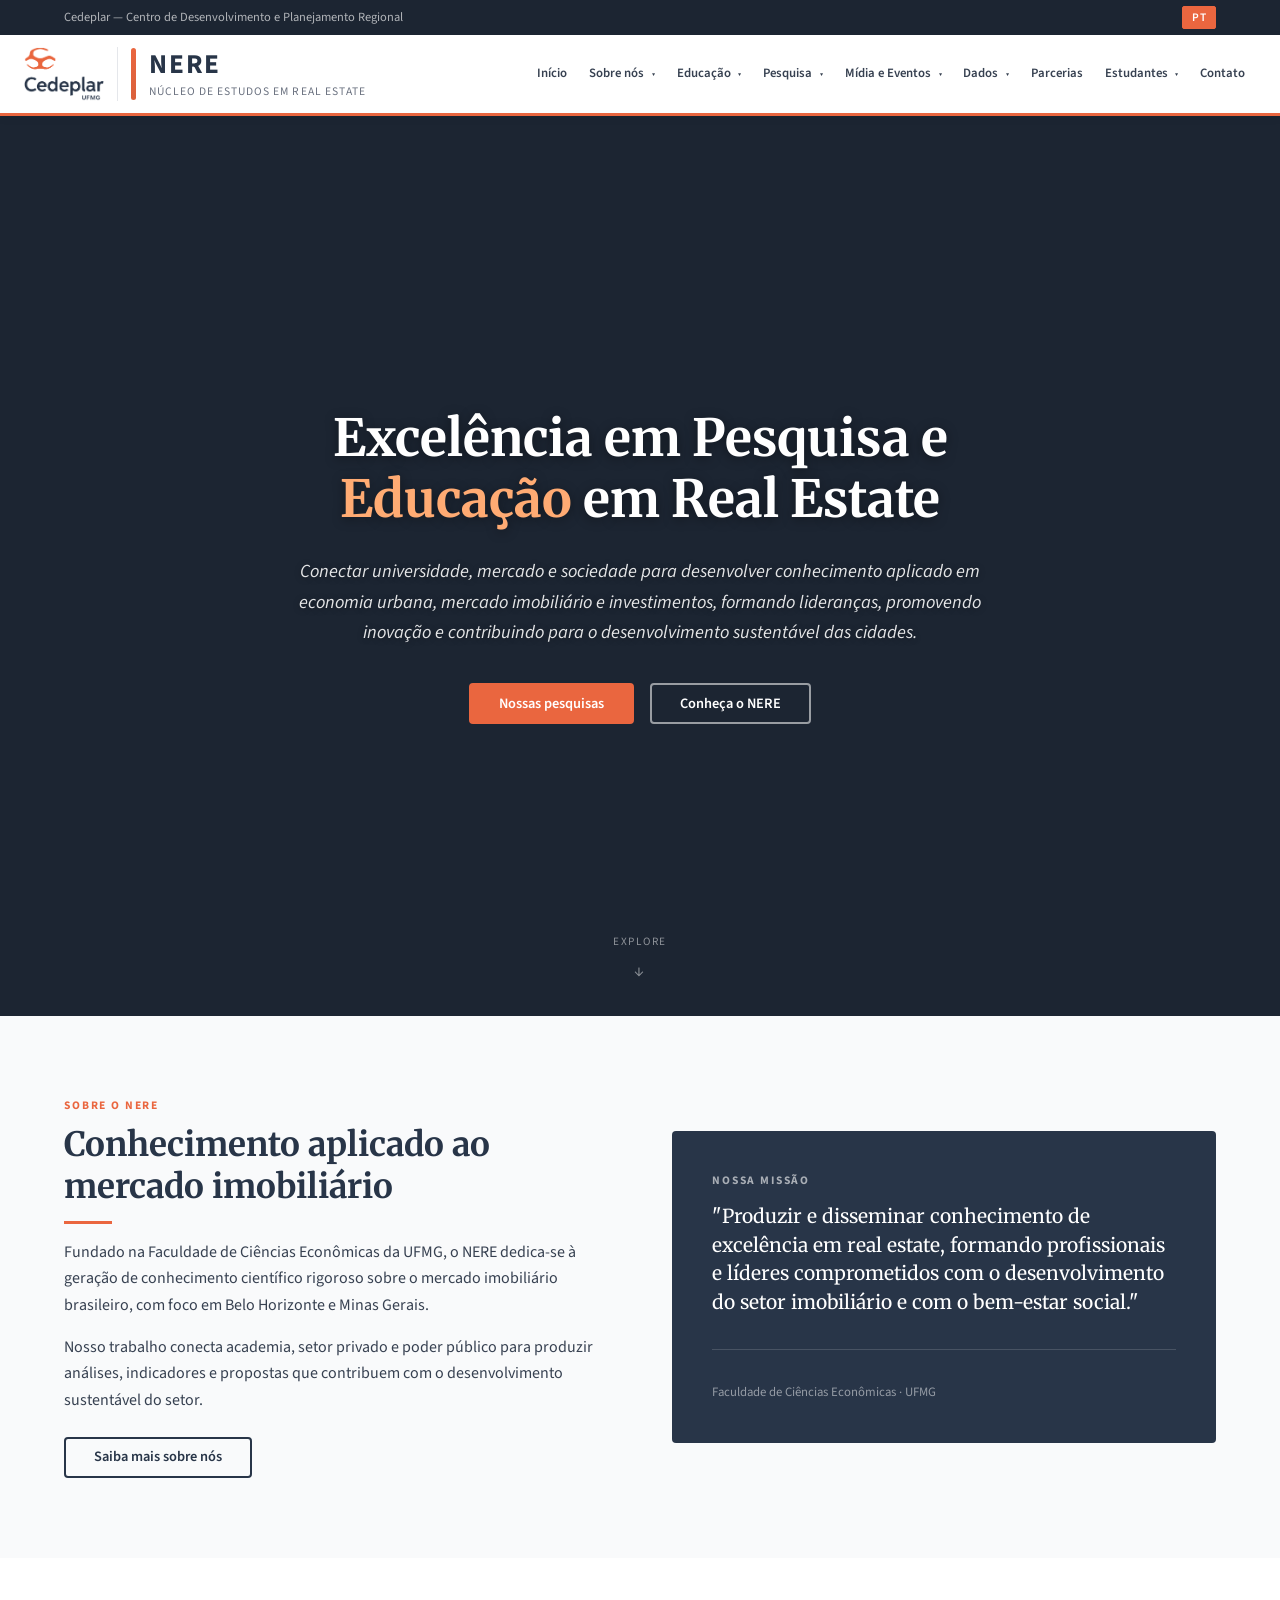
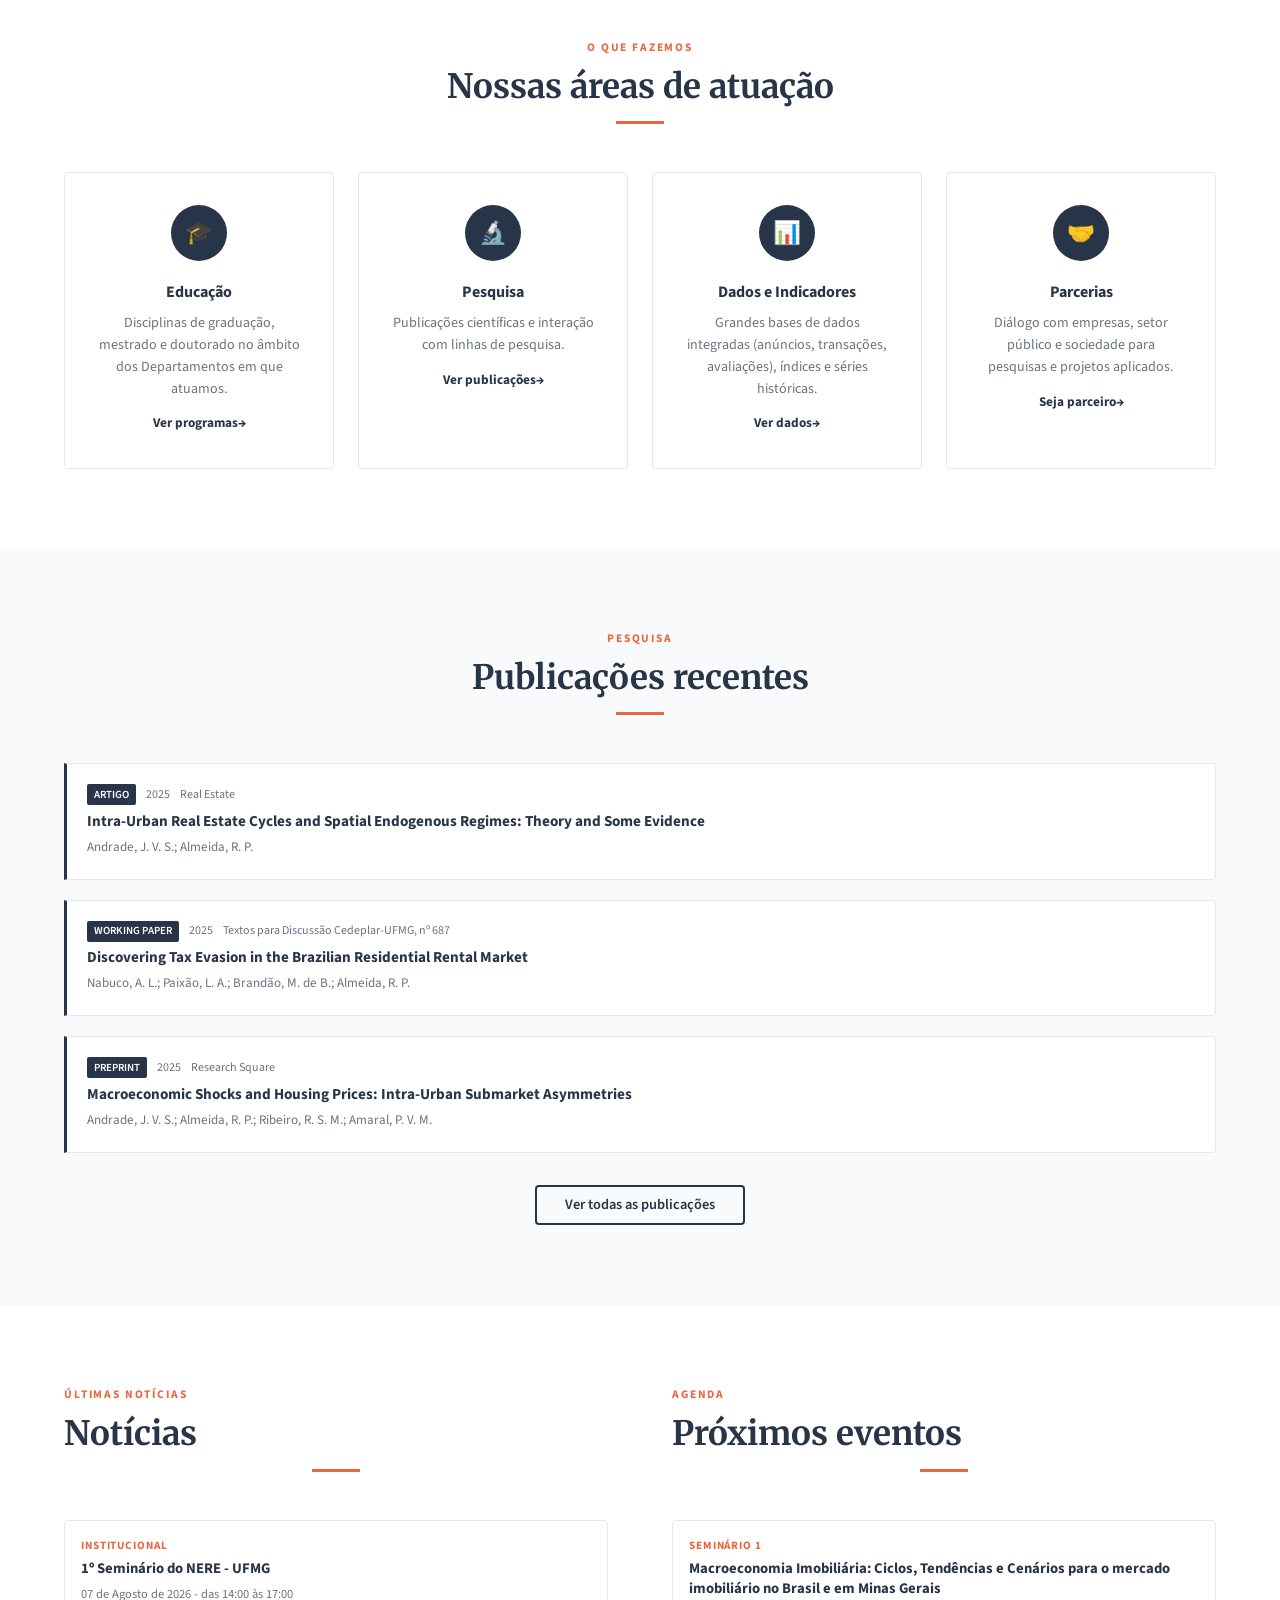
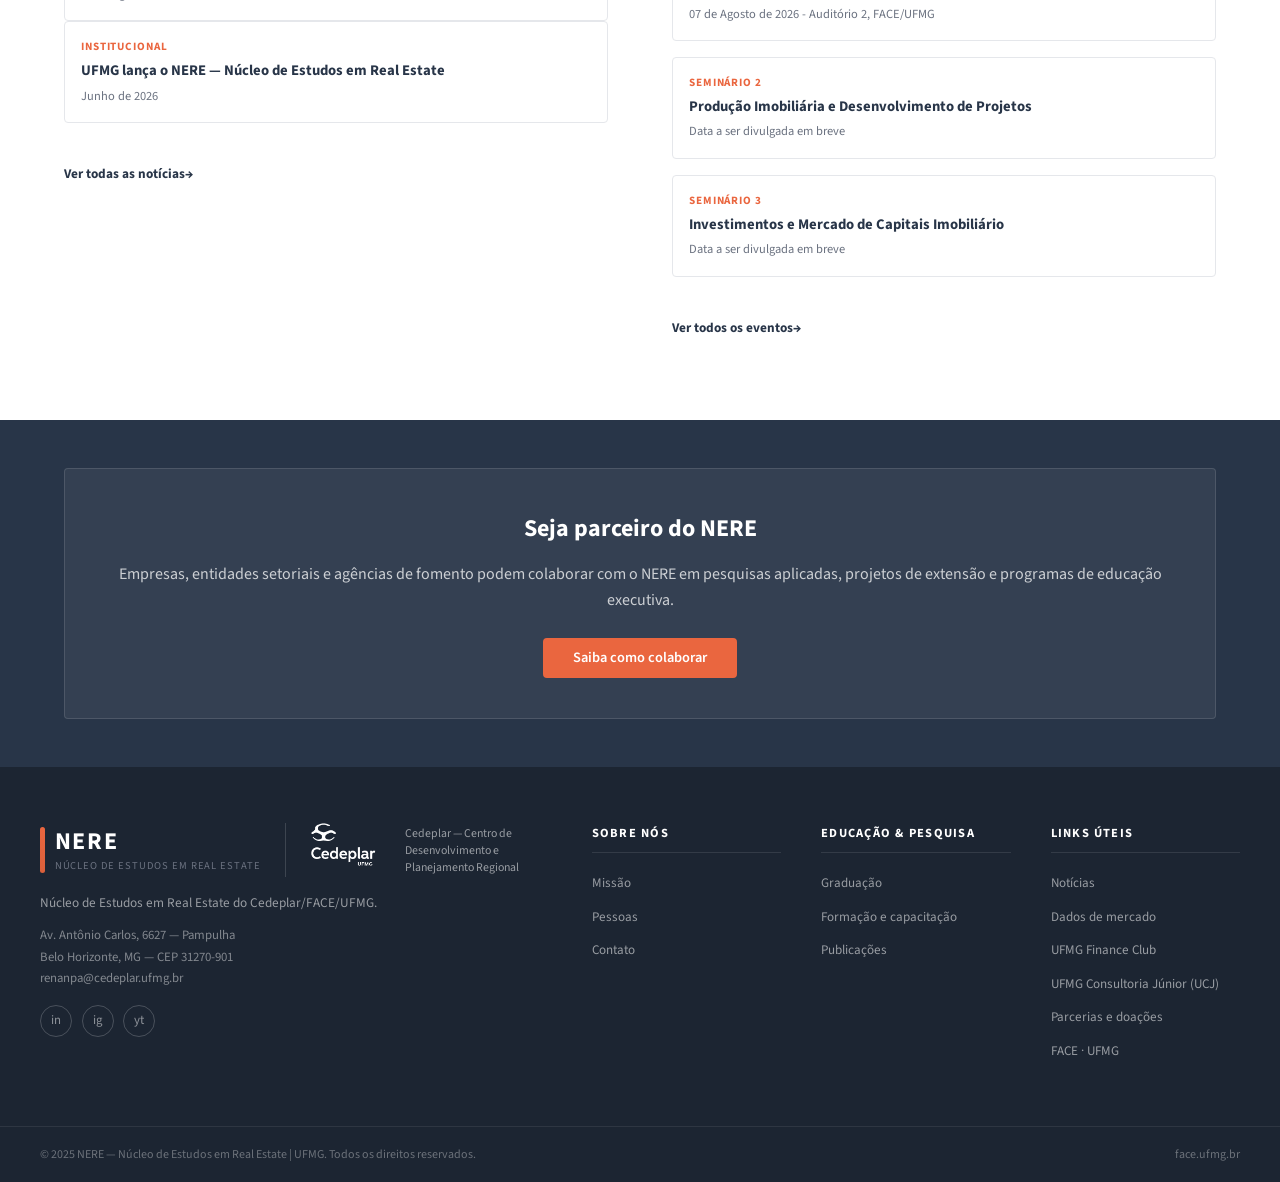
==== commit ee16611f: "feat: update expertise area" ====
--- a/index.html
+++ b/index.html
@@ -205,8 +205,8 @@
           <div class="feature-icon">🎓</div>
           <h3 data-lang="pt">Educação</h3>
           <h3 data-lang="en">Education</h3>
-          <p data-lang="pt">Disciplinas de graduação, programas de mestrado e educação executiva para profissionais do setor.</p>
-          <p data-lang="en">Undergraduate courses, master's programs, and executive education for real estate professionals.</p>
+          <p data-lang="pt">Disciplinas de graduação, mestrado e doutorado no âmbito dos Departamentos em que atuamos.</p>
+          <p data-lang="en">Undergraduate courses, master's programs, and doctoral programs within the departments we work in.</p>
           <a href="educacao/index.html" class="card-link" data-lang="pt">Ver programas</a>
           <a href="educacao/index.html" class="card-link" data-lang="en">View programs</a>
         </div>
@@ -215,8 +215,8 @@
           <div class="feature-icon">🔬</div>
           <h3 data-lang="pt">Pesquisa</h3>
           <h3 data-lang="en">Research</h3>
-          <p data-lang="pt">Publicações científicas e vetores de pesquisa em economia imobiliária, finanças e mercado de capitais.</p>
-          <p data-lang="en">Scientific publications and research in real estate economics, finance, and capital markets.</p>
+          <p data-lang="pt">Publicações científicas e interação com linhas de pesquisa.</p>
+          <p data-lang="en">Scientific publications and interaction with research areas.</p>
           <a href="pesquisa/index.html" class="card-link" data-lang="pt">Ver publicações</a>
           <a href="pesquisa/index.html" class="card-link" data-lang="en">View publications</a>
         </div>
@@ -225,8 +225,8 @@
           <div class="feature-icon">📊</div>
           <h3 data-lang="pt">Dados e Indicadores</h3>
           <h3 data-lang="en">Data & Indicators</h3>
-          <p data-lang="pt">Pesquisa periódica do mercado imobiliário de Belo Horizonte com dados históricos e análises setoriais.</p>
-          <p data-lang="en">Periodic Belo Horizonte real estate market research with historical data and sector analysis.</p>
+          <p data-lang="pt">Grandes bases de dados integradas (anúncios, transações, avaliações), índices e séries históricas.</p>
+          <p data-lang="en">Large integrated databases (advertisements, transactions, appraisals), indices, and historical series.</p>
           <a href="dados/index.html" class="card-link" data-lang="pt">Ver dados</a>
           <a href="dados/index.html" class="card-link" data-lang="en">View data</a>
         </div>
@@ -235,8 +235,8 @@
           <div class="feature-icon">🤝</div>
           <h3 data-lang="pt">Parcerias</h3>
           <h3 data-lang="en">Partnerships</h3>
-          <p data-lang="pt">Colaboração com empresas, entidades do setor e agências de fomento para pesquisas e projetos aplicados.</p>
-          <p data-lang="en">Collaboration with companies, sector entities, and funding agencies for applied research and projects.</p>
+          <p data-lang="pt">Diálogo com empresas, setor público e sociedade para pesquisas e projetos aplicados.</p>
+          <p data-lang="en">Dialogue with companies, the public sector, and society regarding applied research and projects.</p>
           <a href="parcerias/index.html" class="card-link" data-lang="pt">Seja parceiro</a>
           <a href="parcerias/index.html" class="card-link" data-lang="en">Become a partner</a>
         </div>
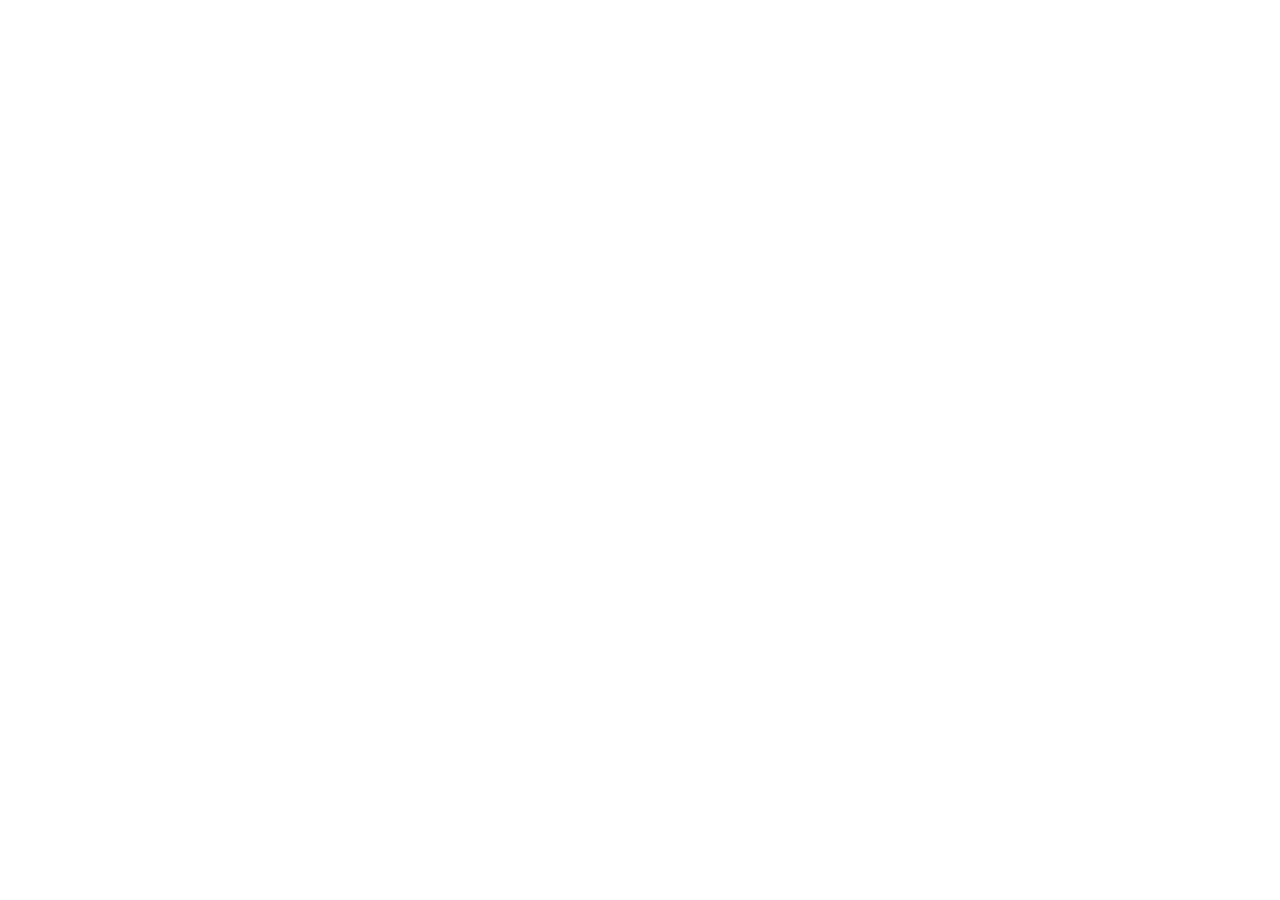
==== commit 1a0a9007: "root: redireciona páginas do Github Pages para o site do Wordpress" ====
--- a/index.html
+++ b/index.html
@@ -2,6 +2,10 @@
 <html lang="pt-BR" class="lang-pt">
 <head>
   <meta charset="UTF-8">
+  <!-- Site migrado para o WordPress: redireciona visitantes e buscadores -->
+  <link rel="canonical" href="https://pesquisas.face.ufmg.br/nere/">
+  <meta http-equiv="refresh" content="0; url=https://pesquisas.face.ufmg.br/nere/">
+  <script>location.replace("https://pesquisas.face.ufmg.br/nere/"+location.hash);</script>
   <meta name="viewport" content="width=device-width, initial-scale=1.0">
   <title>NERE — Núcleo de Estudos em Real Estate | UFMG</title>
   <meta name="description" content="Núcleo de Estudos em Real Estate da Faculdade de Ciências Econômicas da UFMG. Pesquisa, educação e dados sobre o mercado imobiliário.">
@@ -308,12 +312,13 @@
           <div class="news-list">
             <div class="news-item">
               <div class="news-body" style="flex:1;">
-                <p class="news-tag" data-lang="pt">Institucional</p>
+                <p class="news-tag" data-lang="pt">Próximo evento</p>
+                <p class="news-tag" data-lang="en">Upcoming event</p>
                 <p class="news-title">
-                  <a href="midia/index.html#primeiro-seminario-nere" data-lang="pt">1º Seminário do NERE - UFMG</a>
-                  <a href="midia/index.html#primeiro-seminario-nere" data-lang="en">UFMG launches NERE — Real Estate Studies Center</a></p>
-                <p style="font-size:.78rem;color:var(--gray-500);margin-top:.3rem;" data-lang="pt">07 de Agosto de 2026 - das 14:00 às 17:00</p>
-                <p style="font-size:.78rem;color:var(--gray-500);margin-top:.3rem;" data-lang="en">August 7, 2026, 2:00 PM - 5:00 PM</p>
+                  <a href="midia/index.html#segundo-seminario-nere" data-lang="pt">2º Seminário do NERE — Bancos, crédito e financiamento imobiliário</a>
+                  <a href="midia/index.html#segundo-seminario-nere" data-lang="en">NERE's 2nd Seminar — Banks, Credit, and Real Estate Financing</a></p>
+                <p style="font-size:.78rem;color:var(--gray-500);margin-top:.3rem;" data-lang="pt">18 de Setembro de 2026 - Auditório 1, FACE/UFMG</p>
+                <p style="font-size:.78rem;color:var(--gray-500);margin-top:.3rem;" data-lang="en">September 18, 2026 - Room 1, FACE/UFMG</p>
               </div>
             </div>
           </div>
@@ -321,6 +326,20 @@
             <div class="news-item">
               <div class="news-body" style="flex:1;">
                 <p class="news-tag" data-lang="pt">Institucional</p>
+                <p class="news-tag" data-lang="en">Institutional</p>
+                <p class="news-title">
+                  <a href="midia/index.html#primeiro-seminario-nere" data-lang="pt">1º Seminário do NERE - UFMG</a>
+                  <a href="midia/index.html#primeiro-seminario-nere" data-lang="en">NERE's 1st Seminar - UFMG</a></p>
+                <p style="font-size:.78rem;color:var(--gray-500);margin-top:.3rem;" data-lang="pt">07 de Agosto de 2026 - das 14:00 às 17:00</p>
+                <p style="font-size:.78rem;color:var(--gray-500);margin-top:.3rem;" data-lang="en">August 7, 2026, 2:00 PM - 5:00 PM</p>
+              </div>
+            </div>
+          </div>
+          <div class="news-list">
+            <div class="news-item">
+              <div class="news-body" style="flex:1;">
+                <p class="news-tag" data-lang="pt">Institucional</p>
+                <p class="news-tag" data-lang="en">Institutional</p>
                 <p class="news-title"><a href="midia/index.html#lancamento-nere" data-lang="pt">UFMG lança o NERE — Núcleo de Estudos em Real Estate</a><a href="midia/index.html#lancamento-nere" data-lang="en">UFMG launches NERE — Real Estate Studies Center</a></p>
                 <p style="font-size:.78rem;color:var(--gray-500);margin-top:.3rem;" data-lang="pt">Junho de 2026</p>
                 <p style="font-size:.78rem;color:var(--gray-500);margin-top:.3rem;" data-lang="en">June 2026</p>
@@ -344,22 +363,12 @@
           <div class="news-list">
             <div class="news-item">
               <div class="news-body" style="flex:1;">
-                <p class="news-tag" data-lang="pt">Seminário 1</p>
-                <p class="news-tag" data-lang="en">Seminar 1</p>
-                <p class="news-title" data-lang="pt">Macroeconomia Imobiliária: Ciclos, Tendências e Cenários para o mercado imobiliário no Brasil e em Minas Gerais</p>
-                <p class="news-title" data-lang="en">Real Estate Macroeconomics: Cycles, Trends, and Scenarios for the Real Estate Market in Brazil and Minas Gerais</p>
-                <p style="font-size:.78rem;color:var(--gray-500);margin-top:.3rem;" data-lang="pt">07 de Agosto de 2026 - Auditório 2, FACE/UFMG</p>
-                <p style="font-size:.78rem;color:var(--gray-500);margin-top:.3rem;" data-lang="en">August 7, 2026 - Room 2, FACE/UFMG</p>
-              </div>
-            </div>
-            <div class="news-item">
-              <div class="news-body" style="flex:1;">
                 <p class="news-tag" data-lang="pt">Seminário 2</p>
                 <p class="news-tag" data-lang="en">Seminar 2</p>
-                <p class="news-title" data-lang="pt">Produção Imobiliária e Desenvolvimento de Projetos</p>
-                <p class="news-title" data-lang="en">Real Estate Production and Project Development</p>
-                <p style="font-size:.78rem;color:var(--gray-500);margin-top:.3rem;" data-lang="pt">Data a ser divulgada em breve</p>
-                <p style="font-size:.78rem;color:var(--gray-500);margin-top:.3rem;" data-lang="en">Date to be announced soon</p>
+                <p class="news-title" data-lang="pt">Bancos, crédito e financiamento imobiliário</p>
+                <p class="news-title" data-lang="en">Banks, Credit, and Real Estate Financing</p>
+                <p style="font-size:.78rem;color:var(--gray-500);margin-top:.3rem;" data-lang="pt">18 de Setembro de 2026 - Auditório 1, FACE/UFMG</p>
+                <p style="font-size:.78rem;color:var(--gray-500);margin-top:.3rem;" data-lang="en">September 18, 2026 - Room 1, FACE/UFMG</p>
               </div>
             </div>
             <div class="news-item">
--- a/css/style.css
+++ b/css/style.css
@@ -766,6 +766,103 @@
   content: " →";
 }
 
+/* Gallery carousel */
+.gallery-carousel {
+  position: relative;
+  max-width: 560px;
+  margin: 0;
+}
+.gallery-carousel-viewport {
+  position: relative;
+  overflow: hidden;
+  border-radius: var(--radius);
+  box-shadow: var(--shadow-md);
+  background: var(--navy-dark);
+  aspect-ratio: 3 / 2;
+}
+.gallery-carousel-track {
+  display: flex;
+  height: 100%;
+  transition: transform 0.45s ease;
+}
+.gallery-carousel-track img {
+  flex: 0 0 100%;
+  width: 100%;
+  height: 100%;
+  object-fit: cover;
+}
+.gallery-carousel-btn {
+  position: absolute;
+  top: 50%;
+  transform: translateY(-50%);
+  width: 42px;
+  height: 42px;
+  border-radius: 50%;
+  border: none;
+  background: rgba(255, 255, 255, 0.9);
+  color: var(--navy);
+  font-size: 1.2rem;
+  font-weight: 700;
+  cursor: pointer;
+  display: flex;
+  align-items: center;
+  justify-content: center;
+  transition:
+    background var(--transition),
+    color var(--transition);
+  z-index: 2;
+}
+.gallery-carousel-btn:hover {
+  background: var(--red);
+  color: var(--white);
+}
+.gallery-carousel-prev {
+  left: 0.75rem;
+}
+.gallery-carousel-next {
+  right: 0.75rem;
+}
+.gallery-carousel-counter {
+  position: absolute;
+  bottom: 0.75rem;
+  right: 0.9rem;
+  background: rgba(28, 37, 50, 0.75);
+  color: var(--white);
+  font-size: 0.75rem;
+  font-weight: 600;
+  padding: 0.25rem 0.6rem;
+  border-radius: 999px;
+  z-index: 2;
+}
+.gallery-carousel-dots {
+  display: flex;
+  flex-wrap: wrap;
+  gap: 0.4rem;
+  justify-content: center;
+  margin-top: 1rem;
+}
+.gallery-carousel-dots button {
+  width: 8px;
+  height: 8px;
+  border-radius: 50%;
+  border: none;
+  background: var(--gray-300);
+  cursor: pointer;
+  padding: 0;
+  transition: background var(--transition), transform var(--transition);
+}
+.gallery-carousel-dots button.active {
+  background: var(--red);
+  transform: scale(1.3);
+}
+@media (max-width: 540px) {
+  .gallery-carousel-btn {
+    width: 34px;
+    height: 34px;
+    font-size: 1rem;
+  }
+}
+
 /* Feature card */
 .feature-card {
   background: var(--white);
